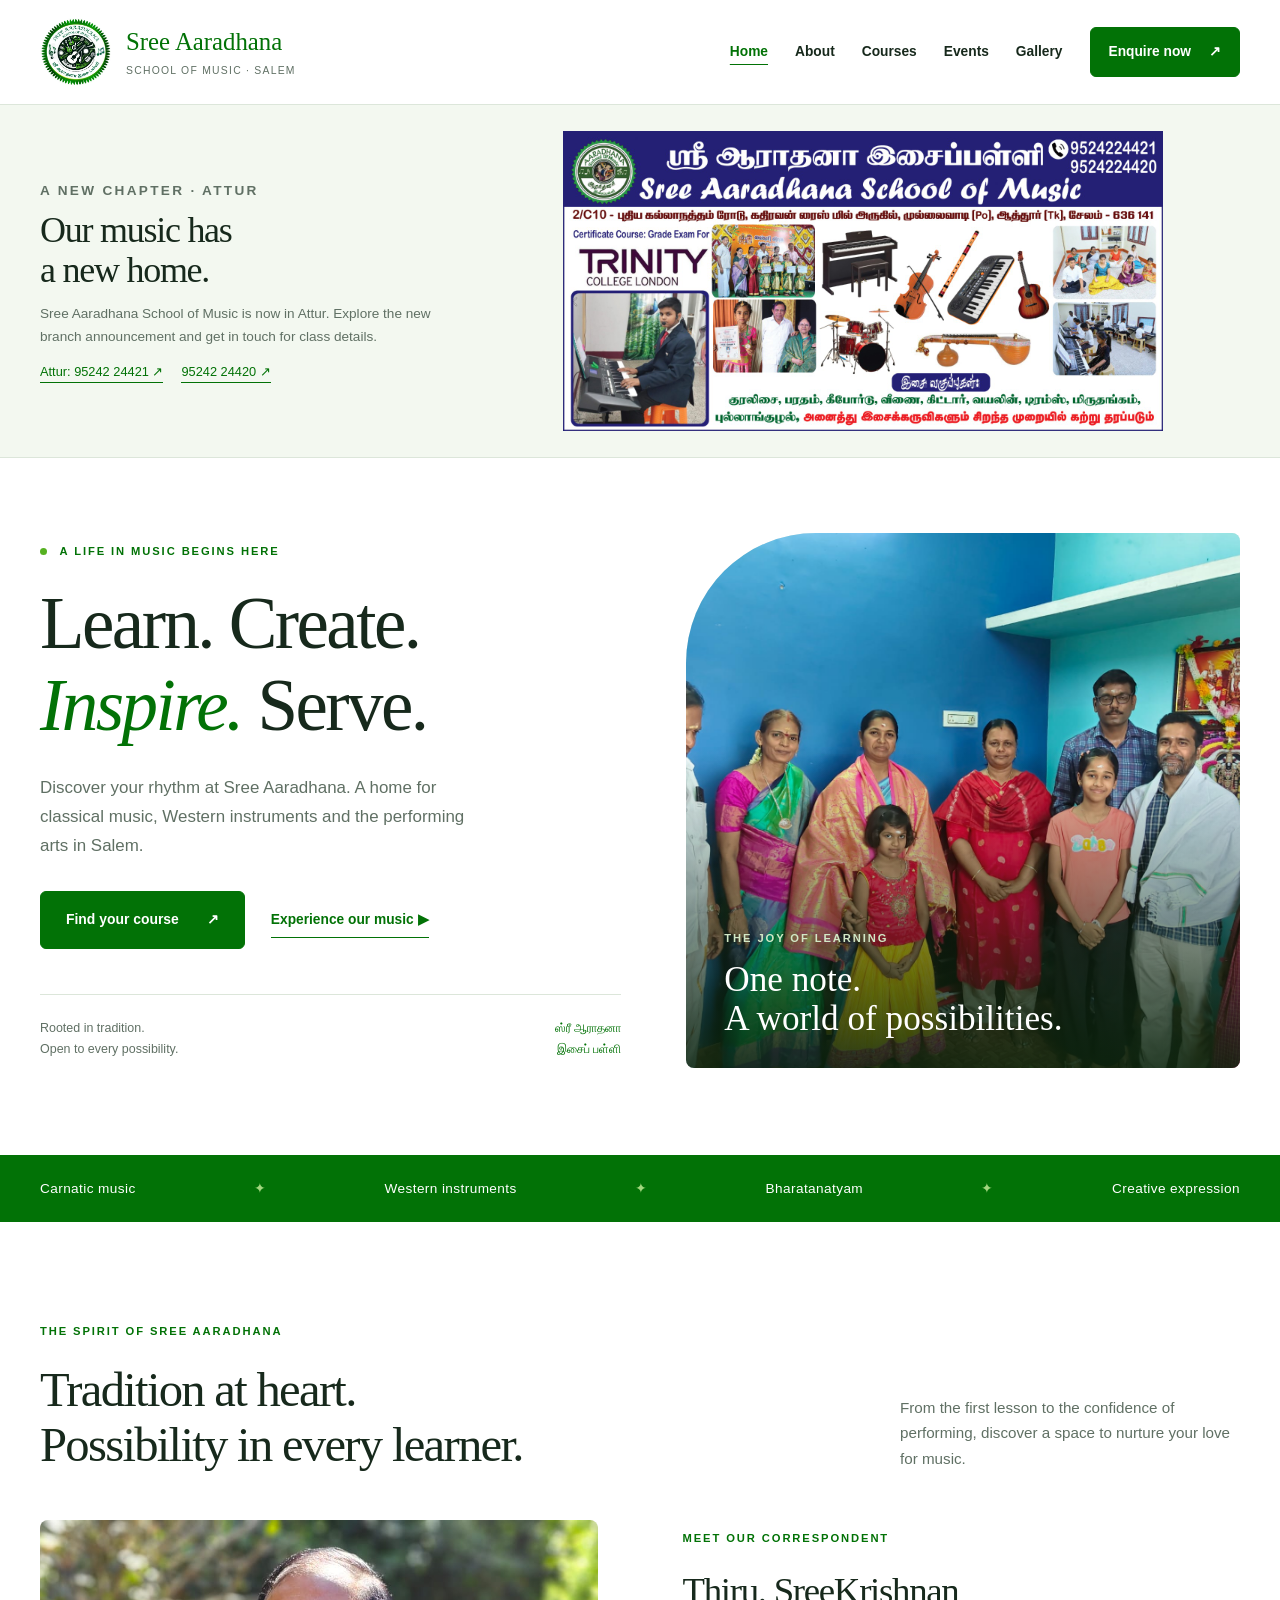
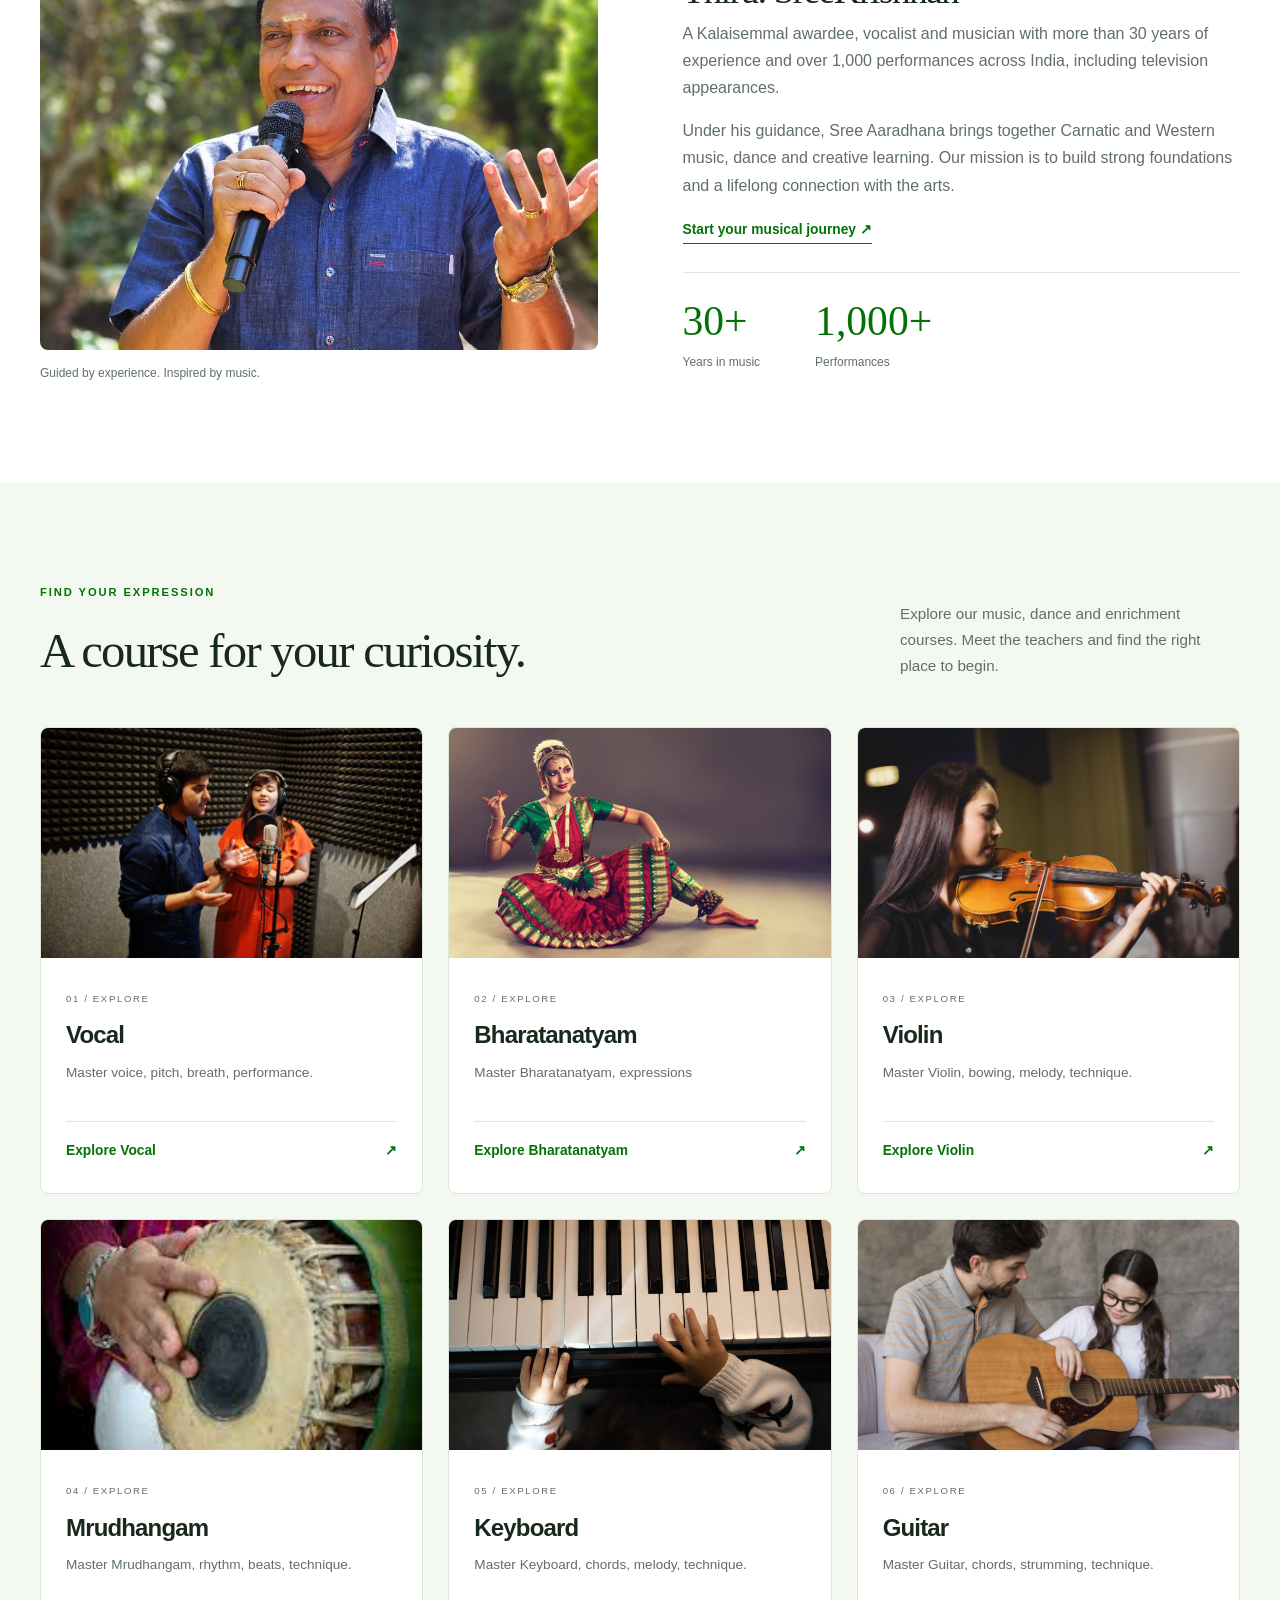
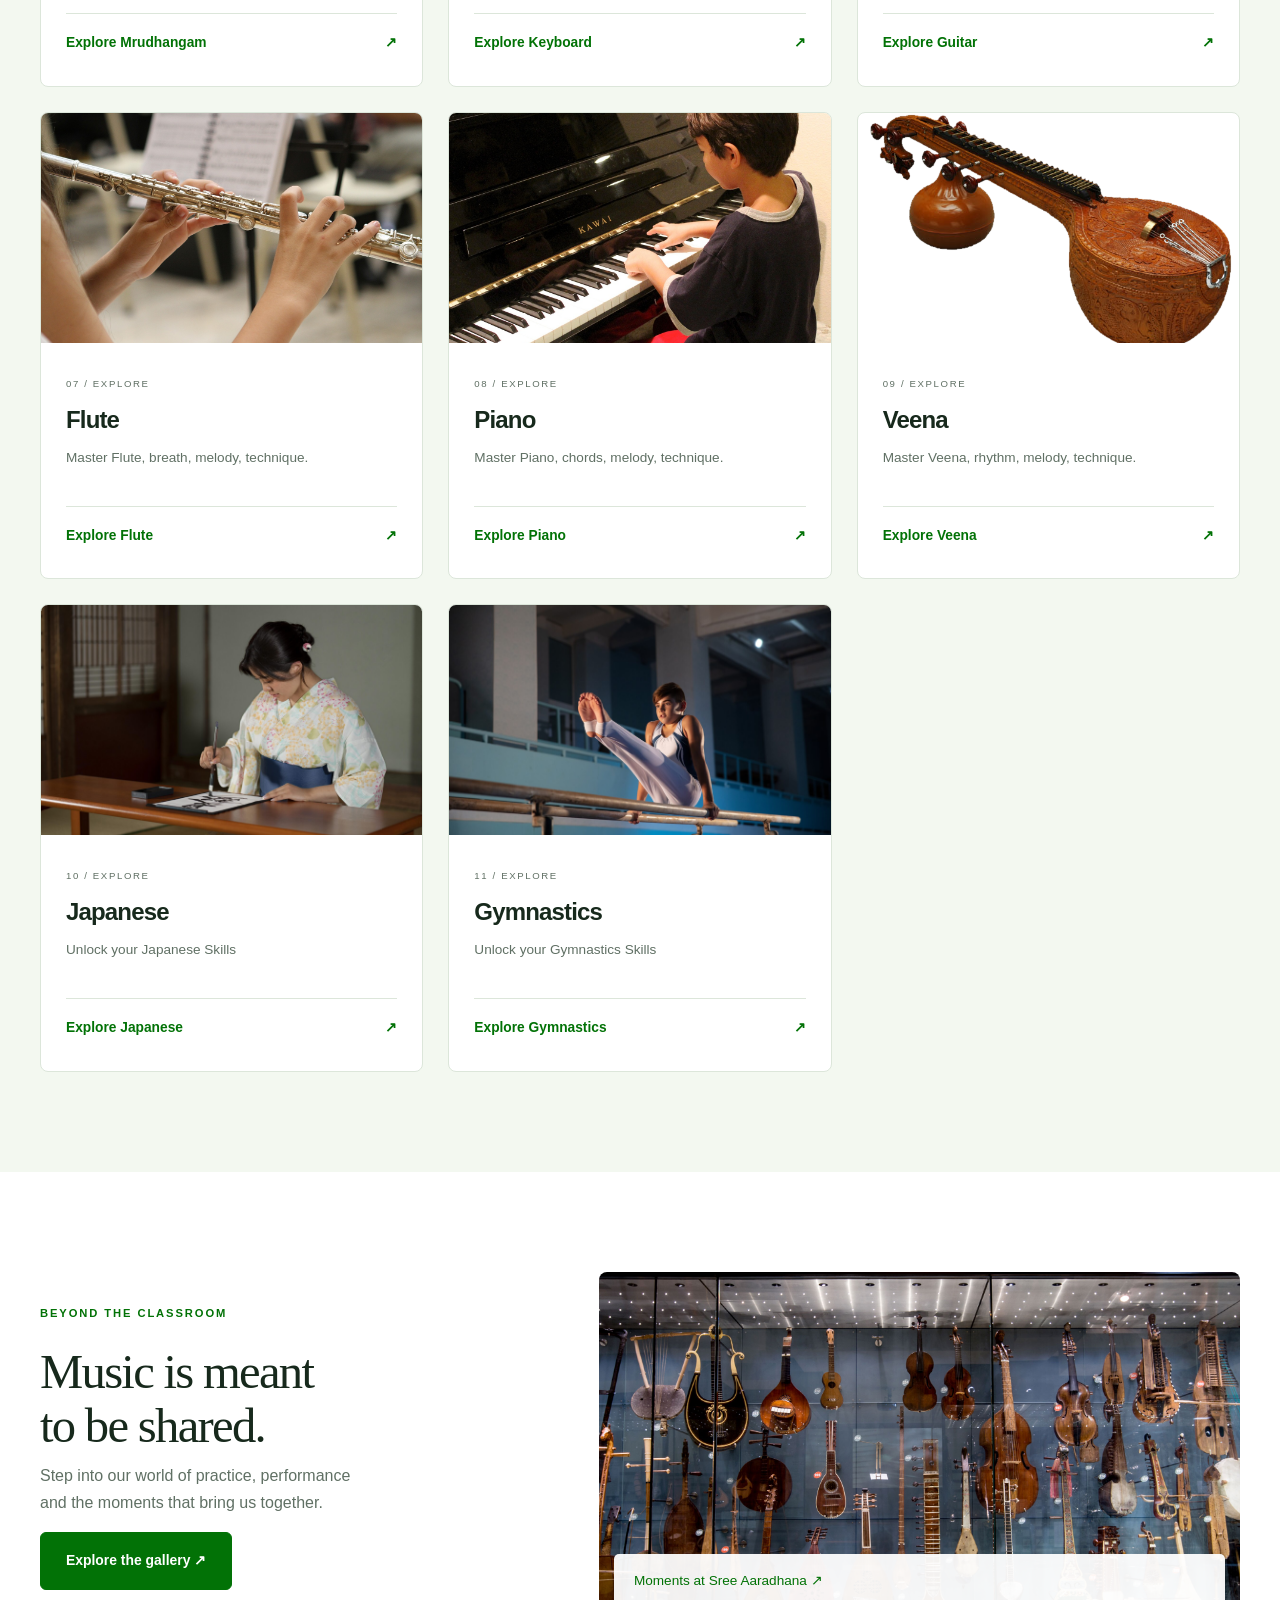
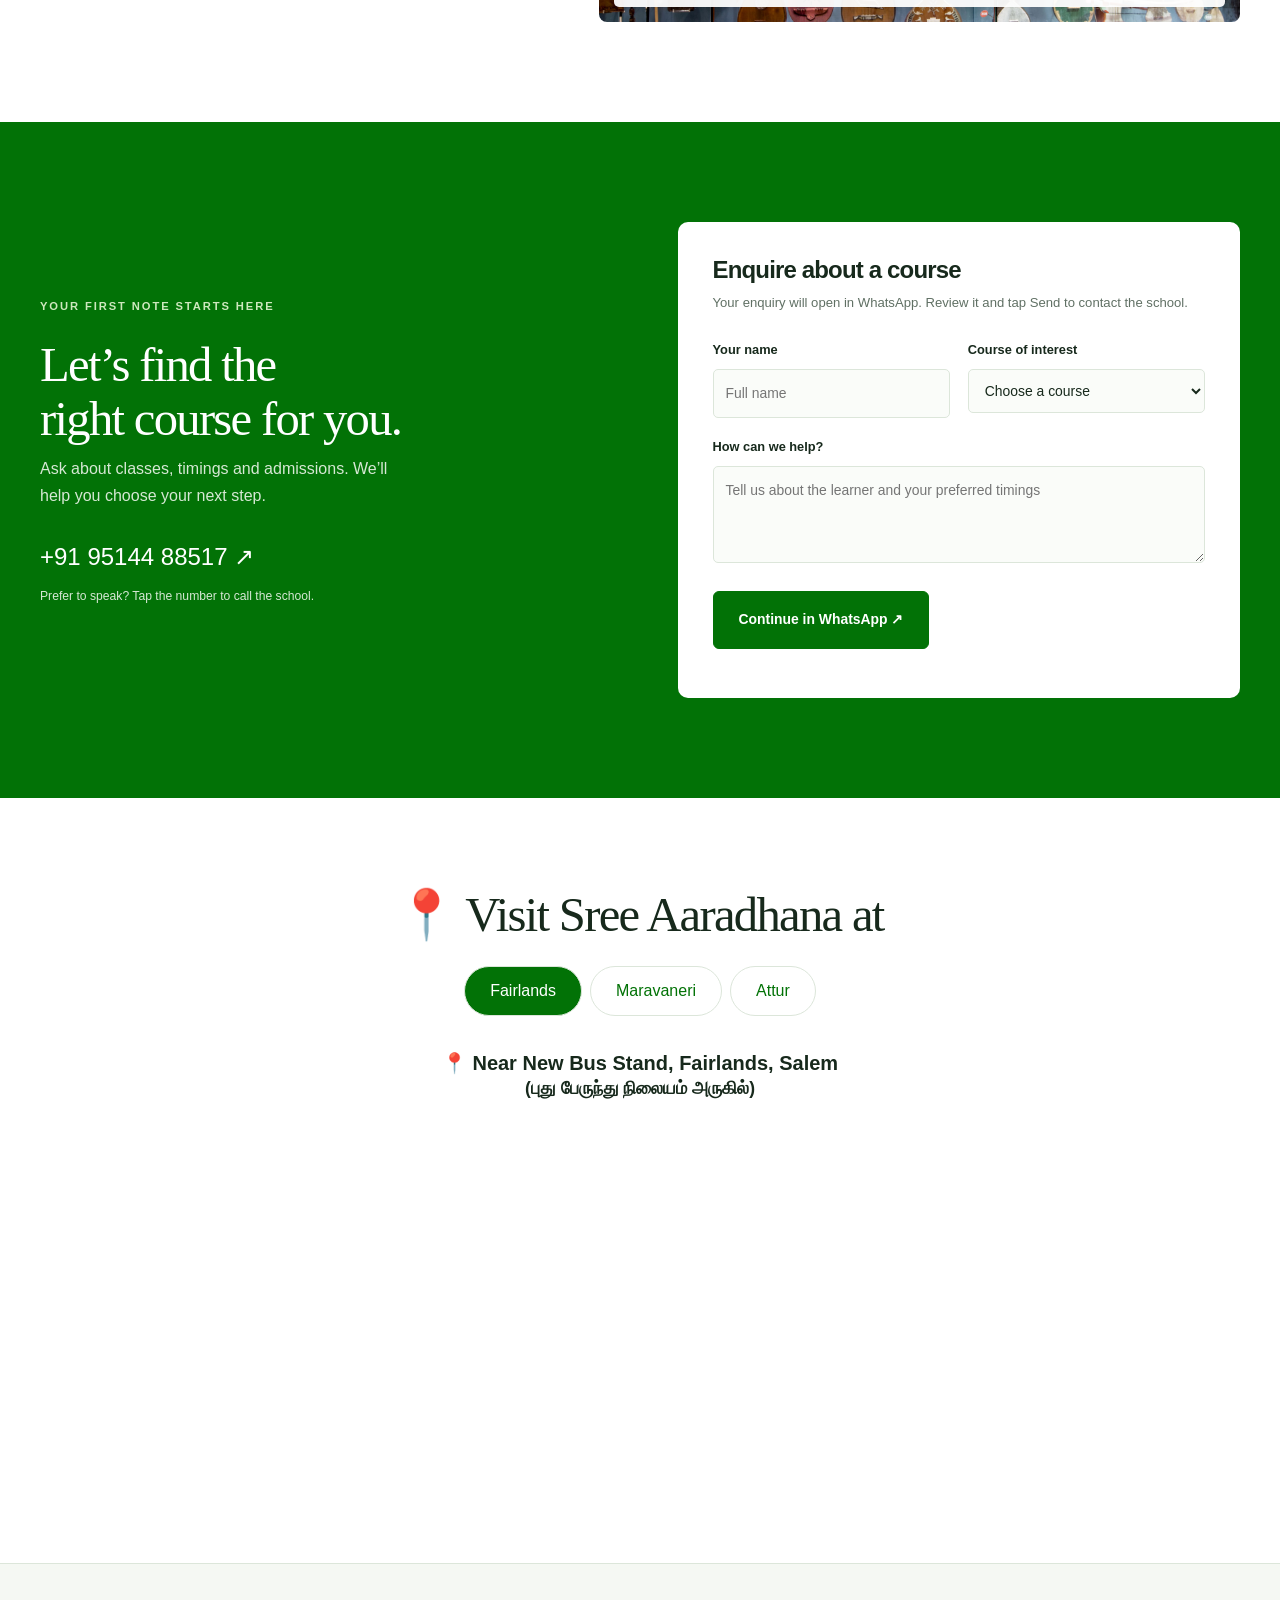
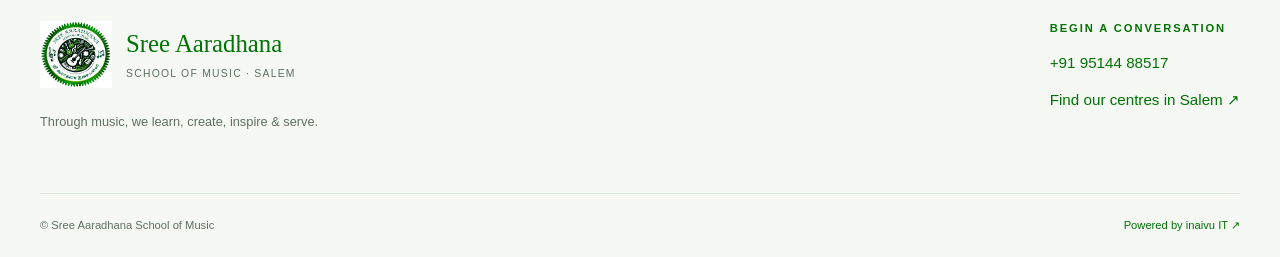
==== index.html @ 702e1345 "Replace Sooramangalam location with Attur and feature the Attur opening Swap the Sooramangalam tab a" ====
<!doctype html><html lang="en"><head><meta charset="utf-8"><meta name="viewport" content="width=device-width,initial-scale=1"><title>Music, dance & creative learning in Salem | Sree Aaradhana School of Music</title><meta name="description" content="Explore Carnatic music, Western instruments, Bharatanatyam and creative learning at Sree Aaradhana School of Music, Salem."><meta name="theme-color" content="#027206"><link rel="icon" href="assets/images/Logo_10.ico"><link rel="stylesheet" href="https://cdn.jsdelivr.net/npm/bootstrap@5.3.3/dist/css/bootstrap.min.css"><link rel="stylesheet" href="assets/css/modern.css"></head><body><a class="skip-link" href="#main">Skip to content</a><header class="site-header"><div class="shell nav-wrap"><a href="index.html" class="brand"><img src="assets/images/academy-logo.jpeg" width="72" height="72" alt="Sree Aaradhana School of Music logo"><span>Sree Aaradhana<small>School of Music · Salem</small></span></a><button class="menu-toggle" aria-controls="site-nav" aria-expanded="false" aria-label="Open navigation">☰</button><nav id="site-nav" aria-label="Main navigation"><a href="index.html" aria-current="page">Home</a><a href="index.html#about">About</a><a href="index.html#courses">Courses</a><a href="event.html">Events</a><a href="gallery.html">Gallery</a><a class="button small" href="index.html#contact">Enquire now <span aria-hidden="true">↗</span></a></nav></div></header><main id="main"><section class="branch-announcement" aria-labelledby="attur-title"><div class="shell branch-wrap"><div><p class="eyebrow">A new chapter · Attur</p><h2 id="attur-title">Our music has<br>a new home.</h2><p>Sree Aaradhana School of Music is now in Attur. Explore the new branch announcement and get in touch for class details.</p><div class="branch-links"><a href="tel:+919524224421">Attur: 95242 24421 ↗</a><a href="tel:+919524224420">95242 24420 ↗</a></div></div><button class="branch-banner" data-full-image="assets/images/attur-branch-banner.jpeg" data-caption="Sree Aaradhana School of Music — new Attur branch" aria-label="Enlarge the Attur branch announcement"><img src="assets/images/attur-branch-banner.jpeg" alt="New Attur branch announcement. Call 95242 24421 or 95242 24420 for class details." fetchpriority="high"></button></div></section><section class="hero shell"><div class="hero-copy"><p class="eyebrow"><span class="green-dot"></span> A life in music begins here</p><h1>Learn. Create.<br><em>Inspire.</em> Serve.</h1><p class="hero-description">Discover your rhythm at Sree Aaradhana. A home for classical music, Western instruments and the performing arts in Salem.</p><div class="actions"><a href="#courses" class="button">Find your course <span aria-hidden="true">↗</span></a><a class="text-link" href="gallery.html">Experience our music <span aria-hidden="true">▶</span></a></div><div class="hero-note"><span>Rooted in tradition.<br>Open to every possibility.</span><span lang="ta">ஸ்ரீ ஆராதனா<br>இசைப் பள்ளி</span></div></div><div class="hero-art"><img src="assets/images/gallery/celebration-04.jpeg" alt="Students and families celebrating together at Sree Aaradhana" fetchpriority="high" width="900" height="1050"><div class="hero-art-label"><span class="eyebrow">The joy of learning</span><p>One note.<br>A world of possibilities.</p></div></div></section><div class="discipline-strip"><div class="shell"><span>Carnatic music</span><span aria-hidden="true">✦</span><span>Western instruments</span><span aria-hidden="true">✦</span><span>Bharatanatyam</span><span aria-hidden="true">✦</span><span>Creative expression</span></div></div><section id="about" class="section shell"><div class="section-heading"><div><p class="eyebrow">The spirit of Sree Aaradhana</p><h2>Tradition at heart.<br>Possibility in every learner.</h2></div><p>From the first lesson to the confidence of performing, discover a space to nurture your love for music.</p></div><div class="about-grid"><div class="portrait"><img src="assets/images/ceo1.jpg" alt="SreeKrishnan, correspondent of Sree Aaradhana" loading="lazy" width="700" height="650"><span>Guided by experience. Inspired by music.</span></div><div class="about-copy"><p class="eyebrow">Meet our correspondent</p><h3>Thiru. SreeKrishnan</h3><p>A Kalaisemmal awardee, vocalist and musician with more than 30 years of experience and over 1,000 performances across India, including television appearances.</p><p>Under his guidance, Sree Aaradhana brings together Carnatic and Western music, dance and creative learning. Our mission is to build strong foundations and a lifelong connection with the arts.</p><a class="text-link" href="#contact">Start your musical journey ↗</a><div class="about-stats"><div><strong>30+</strong><span>Years in music</span></div><div><strong>1,000+</strong><span>Performances</span></div></div></div></div></section><section id="courses" class="section courses-section"><div class="shell"><div class="section-heading"><div><p class="eyebrow">Find your expression</p><h2>A course for your curiosity.</h2></div><p>Explore our music, dance and enrichment courses. Meet the teachers and find the right place to begin.</p></div><div class="course-grid"><article class="course-card"><img src="assets/images/vocal.jpg" alt="Vocal" loading="lazy" width="600" height="420"><div class="course-body"><span class="course-number">01 / EXPLORE</span><h3>Vocal</h3><p>Master voice, pitch, breath, performance.</p><button class="text-link" data-bs-toggle="modal" data-bs-target="#vocalCourseModal">Explore Vocal <span aria-hidden="true">↗</span></button></div></article><article class="course-card"><img src="assets/images/bhar1.jpg" alt="Bharatanatyam" loading="lazy" width="600" height="420"><div class="course-body"><span class="course-number">02 / EXPLORE</span><h3>Bharatanatyam</h3><p>Master Bharatanatyam, expressions</p><button class="text-link" data-bs-toggle="modal" data-bs-target="#bharatanatyamCourseModal">Explore Bharatanatyam <span aria-hidden="true">↗</span></button></div></article><article class="course-card"><img src="assets/images/violin.jpg" alt="Violin" loading="lazy" width="600" height="420"><div class="course-body"><span class="course-number">03 / EXPLORE</span><h3>Violin</h3><p>Master Violin, bowing, melody, technique.</p><button class="text-link" data-bs-toggle="modal" data-bs-target="#violinCourseModal">Explore Violin <span aria-hidden="true">↗</span></button></div></article><article class="course-card"><img src="assets/images/drum.jpeg" alt="Mrudhangam" loading="lazy" width="600" height="420"><div class="course-body"><span class="course-number">04 / EXPLORE</span><h3>Mrudhangam</h3><p>Master Mrudhangam, rhythm, beats, technique.</p><button class="text-link" data-bs-toggle="modal" data-bs-target="#mridangamCourseModal">Explore Mrudhangam <span aria-hidden="true">↗</span></button></div></article><article class="course-card"><img src="assets/images/keyboard.jpg" alt="Keyboard" loading="lazy" width="600" height="420"><div class="course-body"><span class="course-number">05 / EXPLORE</span><h3>Keyboard</h3><p>Master Keyboard, chords, melody, technique.</p><button class="text-link" data-bs-toggle="modal" data-bs-target="#keyboardCourseModal">Explore Keyboard <span aria-hidden="true">↗</span></button></div></article><article class="course-card"><img src="assets/images/guitar.jpg" alt="Guitar" loading="lazy" width="600" height="420"><div class="course-body"><span class="course-number">06 / EXPLORE</span><h3>Guitar</h3><p>Master Guitar, chords, strumming, technique.</p><button class="text-link" data-bs-toggle="modal" data-bs-target="#guitarCourseModal">Explore Guitar <span aria-hidden="true">↗</span></button></div></article><article class="course-card"><img src="assets/images/flute.jpg" alt="Flute" loading="lazy" width="600" height="420"><div class="course-body"><span class="course-number">07 / EXPLORE</span><h3>Flute</h3><p>Master Flute, breath, melody, technique.</p><button class="text-link" data-bs-toggle="modal" data-bs-target="#fluteCourseModal">Explore Flute <span aria-hidden="true">↗</span></button></div></article><article class="course-card"><img src="assets/images/piano.jpg" alt="Piano" loading="lazy" width="600" height="420"><div class="course-body"><span class="course-number">08 / EXPLORE</span><h3>Piano</h3><p>Master Piano, chords, melody, technique.</p><button class="text-link" data-bs-toggle="modal" data-bs-target="#pianoCourseModal">Explore Piano <span aria-hidden="true">↗</span></button></div></article><article class="course-card"><img src="assets/images/Veena.png" alt="Veena" loading="lazy" width="600" height="420"><div class="course-body"><span class="course-number">09 / EXPLORE</span><h3>Veena</h3><p>Master Veena, rhythm, melody, technique.</p><button class="text-link" data-bs-toggle="modal" data-bs-target="#veenaCourseModal">Explore Veena <span aria-hidden="true">↗</span></button></div></article><article class="course-card"><img src="assets/images/japenese_learning.jpg" alt="Japanese" loading="lazy" width="600" height="420"><div class="course-body"><span class="course-number">10 / EXPLORE</span><h3>Japanese</h3><p>Unlock your Japanese Skills</p><button class="text-link" data-bs-toggle="modal" data-bs-target="#japaneseCourseModal">Explore Japanese <span aria-hidden="true">↗</span></button></div></article><article class="course-card"><img src="assets/images/gymnasticks.jpg" alt="Gymnastics" loading="lazy" width="600" height="420"><div class="course-body"><span class="course-number">11 / EXPLORE</span><h3>Gymnastics</h3><p>Unlock your Gymnastics Skills</p><button class="text-link" data-bs-toggle="modal" data-bs-target="#gymnasticsCourseModal">Explore Gymnastics <span aria-hidden="true">↗</span></button></div></article></div></div></section><section class="section shell gallery-preview"><div><p class="eyebrow">Beyond the classroom</p><h2>Music is meant<br>to be shared.</h2><p>Step into our world of practice, performance and the moments that bring us together.</p><a class="button" href="gallery.html">Explore the gallery ↗</a></div><a class="preview-image" href="gallery.html"><img src="assets/images/MusicGallery.jpg" alt="Explore the Sree Aaradhana music gallery" loading="lazy" width="800" height="500"><span>Moments at Sree Aaradhana ↗</span></a></section><section id="contact" class="section contact-section"><div class="shell contact-grid"><div><p class="eyebrow">Your first note starts here</p><h2>Let’s find the<br>right course for you.</h2><p>Ask about classes, timings and admissions. We’ll help you choose your next step.</p><a class="contact-phone" href="tel:+919514488517">+91 95144 88517 ↗</a><p class="contact-note">Prefer to speak? Tap the number to call the school.</p></div><form id="contactForm"><h3>Enquire about a course</h3><p>Your enquiry will open in WhatsApp. Review it and tap Send to contact the school.</p><div class="form-grid"><div><label for="name">Your name</label><input id="name" name="name" autocomplete="name" maxlength="100" required placeholder="Full name"></div><div><label for="subject">Course of interest</label><select id="subject" name="subject" required><option value="">Choose a course</option><option>Vocal</option><option>Bharatanatyam</option><option>Violin</option><option>Mrudhangam</option><option>Keyboard</option><option>Guitar</option><option>Flute</option><option>Piano</option><option>Veena</option><option>Japanese</option><option>Gymnastics</option><option>Help me choose</option></select></div></div><label for="message">How can we help?</label><textarea id="message" name="message" rows="3" maxlength="1500" required placeholder="Tell us about the learner and your preferred timings"></textarea><button class="button" type="submit">Continue in WhatsApp ↗</button><p id="form-status" role="status"></p><noscript>Please call +91 95144 88517 to enquire.</noscript></form></div></section><section id="map" class="py-5">
    <div class="container">

        <h2 class="text-center fw-bold mb-4">📍 Visit Sree Aaradhana at</h2>

        <!-- Tabs -->
        <ul class="nav nav-pills justify-content-center mb-4 gap-2" id="locationTabs" role="tablist">
            <li class="nav-item" role="presentation">
                <button class="nav-link active" data-bs-toggle="pill" data-bs-target="#fairlands" type="button" role="tab" id="fairlands-tab" aria-controls="fairlands" aria-selected="true">
                    Fairlands
                </button>
            </li>
            <li class="nav-item" role="presentation">
                <button class="nav-link" data-bs-toggle="pill" data-bs-target="#maravaneri" type="button" role="tab" id="maravaneri-tab" aria-controls="maravaneri" aria-selected="false">
                    Maravaneri
                </button>
            </li>
            <li class="nav-item" role="presentation">
                <button class="nav-link" data-bs-toggle="pill" data-bs-target="#attur" type="button" role="tab" id="attur-tab" aria-controls="attur" aria-selected="false">
                    Attur
                </button>
            </li>
        </ul>

        <!-- Tab Content -->
        <div class="tab-content text-center">
            <!-- Fairlands -->
            <div class="tab-pane fade show active" id="fairlands" role="tabpanel" aria-labelledby="fairlands-tab">
                <h5 class="fw-bold mb-3">
                    📍 Near New Bus Stand, Fairlands, Salem<br>
                    <small>(புது பேருந்து நிலையம் அருகில்)</small>
                </h5>
                <iframe src="https://www.google.com/maps/embed?pb=!1m23!1m12!1m3!1d125034.45195134229!2d78.06064892101047!3d11.671248460878251!2m3!1f0!2f0!3f0!3m2!1i1024!2i768!4f13.1!4m8!3e6!4m0!4m5!1s0x3babf1673142dee9%3A0x7f9a312d3f56056f!2s10%2F315%2C%20Kaliyapillai%20Thoppu%202nd%20Cross%20St%2C%20SKS%20Hospital%20Rd%2C%20Fairlands%2C%20Salem%2C%20Tamil%20Nadu%20636004!3m2!1d11.671260199999999!2d78.1430508!5e0!3m2!1sen!2sin!4v1740943051015!5m2!1sen!2sin" class="map-frame" loading="lazy" allowfullscreen title="fairlands location map">
                </iframe>
            </div>

            <!-- Maravaneri -->
            <div class="tab-pane fade" id="maravaneri" role="tabpanel" aria-labelledby="maravaneri-tab">
                <h5 class="fw-bold mb-3">
                    📍 Maravaneri, Salem<br>
                    <small>(மறவனேரி)</small>
                </h5>
                <iframe src="https://www.google.com/maps/embed?pb=!1m18!1m12!1m3!1d3907.5017389444433!2d78.160825!3d11.658810899999999!2m3!1f0!2f0!3f0!3m2!1i1024!2i768!4f13.1!3m3!1m2!1s0x3babf15ad758727f%3A0xb67e7f0a5814bd39!2sCM%20Residency!5e0!3m2!1sen!2sin!4v1766809898006!5m2!1sen!2sin" class="map-frame" loading="lazy" allowfullscreen title="maravaneri location map">
                </iframe>
            </div>

            <!-- Attur -->
            <div class="tab-pane fade" id="attur" role="tabpanel" aria-labelledby="attur-tab">
                <h5 class="fw-bold mb-3">
                    📍 2/C10, New Kallanatham Road, Near Kathiravan Rice Mill,<br>
                    Mullaivadi (Po), Attur (Tk), Salem – 636 141<br>
                    <small>(2/C10 - புதிய கல்லாநத்தம் ரோடு, கதிரவன் ரைஸ் மில் அருகில், முல்லைவாடி, ஆத்தூர்)</small>
                </h5>
                <p class="mb-3"><a href="tel:+919524224421">95242 24421</a> · <a href="tel:+919524224420">95242 24420</a> · <a href="https://www.google.com/maps/search/?api=1&amp;query=2%2FC10%2C+New+Kallanatham+Road%2C+Mullaivadi%2C+Attur%2C+Salem%2C+Tamil+Nadu+636141" target="_blank" rel="noopener">Open in Google Maps ↗</a></p>
                <iframe src="https://www.google.com/maps?q=2%2FC10%2C+New+Kallanatham+Road%2C+Mullaivadi%2C+Attur%2C+Salem%2C+Tamil+Nadu+636141&amp;output=embed" class="map-frame" loading="lazy" allowfullscreen title="attur location map">
                </iframe>
            </div>
        </div>
        </div>
    </section>

    </main><dialog id="photo-viewer" aria-labelledby="photo-caption"><button class="viewer-close" aria-label="Close photograph">×</button><img alt=""><p id="photo-caption"></p></dialog><div class="modal fade" id="vocalCourseModal" tabindex="-1" aria-labelledby="vocalCourseLabel" aria-hidden="true">
        <div class="modal-dialog modal-lg modal-dialog-centered">
            <div class="modal-content theme-modal">

                <div class="modal-header theme-header">
                    <h2 class="modal-title" id="vocalCourseLabel">Carnatic Vocal</h2>
                    <button type="button" class="btn-close" data-bs-dismiss="modal" aria-label="Close" style="filter: invert(1);"></button>
                </div>
    

                <div class="modal-body">
                    <div class="row">

                        <div class="col-md-12">
                            <p class="theme-text">
                                This course will help you master the fundamental and advanced skills in this musical discipline.
                                Whether you are a beginner or an experienced musician, our structured lessons will elevate your musical abilities.
                            </p>
                            <h3 class="theme-title">Key Highlights:</h3>
                            <ul class="theme-list">
                                <li><i class="bi bi-check-circle-fill"></i> Comprehensive training from expert instructors</li>
                                <li><i class="bi bi-check-circle-fill"></i> Practical and theoretical sessions</li>
                                <li><i class="bi bi-check-circle-fill"></i> Certification upon successful completion</li>
                                <li><i class="bi bi-check-circle-fill"></i>Opportunities to perform at school events</li>
                            </ul>
                        </div>
                    </div>
    
                    <hr class="theme-divider">
    
                    <!-- Guru Section -->
                    <div class="text-center guru-section">
                        <h3 class="theme-title">Meet Our Guru</h3>
                        <div class="guru-image-wrapper">
                            <img src="assets/images/violinteacher.jpeg" class="guru-image" alt="Course instructor" loading="lazy">
                        </div>
                        <h5 class="guru-name">Carnatic Vocal Guru</h5>
                        <p class="theme-text">
                            Completed his Diploma in <strong> First class with Gold Medal</strong>. Performing as a supporting <strong>vocalist</strong> for <strong>Bharathanattiyam recitals</strong>. He is very skilled in music teaching and handling students from age 6. He also plays violin and teach the students. The hymns of Saint Thayumanavar (complete works including Paraparakanni of Sri Thayumana Swami) set to music by him released on March 2025.
                        </p>
                    </div>
                </div>
            </div>
        </div>
    </div>
    

    <div class="modal fade" id="bharatanatyamCourseModal" tabindex="-1" aria-labelledby="bharatanatyamCourseLabel" aria-hidden="true">
        <div class="modal-dialog modal-lg modal-dialog-centered">
            <div class="modal-content theme-modal">
    
                <!-- Modal Header -->
                <div class="modal-header theme-header">
                    <h2 class="modal-title" id="bharatanatyamCourseLabel">Bharatanatyam Dance</h2>
                    <button type="button" class="btn-close" data-bs-dismiss="modal" aria-label="Close" style="filter: invert(1);"></button>
                </div>
    
                <!-- Modal Body -->
                <div class="modal-body">
                    <div class="row">
    
                        <div class="col-md-12">
                            <p class="theme-text">
                                Embark on a journey through the vibrant and expressive world of Classical Bharatanatyam Dance, one of the oldest and most revered dance forms of India. Our Bharatanatyam classes offer an immersive experience into this rich cultural heritage, characterized by its intricate footwork, expressive hand gestures (mudras), and captivating facial expressions.
                            </p>
                            <p class="theme-text">
                                Students will learn the art of storytelling through dance, as Bharatanatyam is deeply rooted in the traditions of Indian mythology and folklore. Our experienced instructors provide personalized guidance, ensuring that each student masters the foundational techniques and gradually advances to more complex choreography. Whether you're a beginner or an advanced dancer, our curriculum is designed to nurture your passion and enhance your skills.
                            </p>
    
                            <h3 class="theme-title">Benefits of Taking Bharatanatyam Dance Classes</h3>
                            <ul class="theme-list">
                                <li><i class="bi bi-check-circle-fill"></i> Cultural Enrichment: Gain a deep appreciation for Indian culture and heritage.</li>
                                <li><i class="bi bi-check-circle-fill"></i> Physical Fitness: Improve flexibility, strength, and stamina through rigorous practice.</li>
                                <li><i class="bi bi-check-circle-fill"></i> Expressive Communication: Learn to convey emotions and tell stories through mudras and facial expressions.</li>
                                <li><i class="bi bi-check-circle-fill"></i> Discipline and Focus: Develop concentration, dedication, and a strong work ethic.</li>
                                <li><i class="bi bi-check-circle-fill"></i> Creative Expression: Explore new choreography and improvisations.</li>
                                <li><i class="bi bi-check-circle-fill"></i> Social Connections: Join a community of passionate dancers and form lasting friendships.</li>
                            </ul>
    
                            <p class="theme-text">
                                By taking Bharatanatyam dance classes, students not only develop their dance skills but also enrich their cultural understanding and enhance their overall well-being.
                            </p>
                        </div>
                    </div>
                </div>
            </div>
        </div>
    </div>
    
    <div class="modal fade" id="violinCourseModal" tabindex="-1" aria-labelledby="violinCourseLabel" aria-hidden="true">
        <div class="modal-dialog modal-lg modal-dialog-centered">
            <div class="modal-content theme-modal">
    
                <!-- Modal Header -->
                <div class="modal-header theme-header">
                    <h2 class="modal-title" id="violinCourseLabel">Violin</h2>
                    <button type="button" class="btn-close" data-bs-dismiss="modal" aria-label="Close" style="filter: invert(1);"></button>
                </div>
    
                <!-- Modal Body -->
                <div class="modal-body">
                    <div class="row">
    
                        <div class="col-md-12">
                            <p class="theme-text">
                                Join our Classical Music with Violin class and immerse yourself in the enchanting world of string melodies. 
                                This course offers a comprehensive study of classical violin techniques, focusing on both Western and Carnatic styles.
                            </p>
                            <p class="theme-text">
                                Our dedicated instructors, with their extensive performance experience, provide students with hands-on training and individualized feedback.
                                Students will learn to read and interpret sheet music, develop precise bowing techniques, and perform complex compositions with grace. 
                                Whether you're refining your skills or just starting your violin journey, this course blends theoretical knowledge and practical application harmoniously.
                            </p>
    
                            <h3 class="theme-title">Benefits of Learning Classical Violin</h3>
                            <ul class="theme-list">
                                <li><i class="bi bi-check-circle-fill"></i> Technical Proficiency: Develop precise bowing techniques, finger placement, and control over the instrument.</li>
                                <li><i class="bi bi-check-circle-fill"></i> Versatility: Learn both Western and Carnatic styles, expanding your musical repertoire.</li>
                                <li><i class="bi bi-check-circle-fill"></i>Musical Interpretation:  Enhance your ability to read and interpret sheet music, improving musicianship.</li>
                                <li><i class="bi bi-check-circle-fill"></i>Creative Expression: Explore complex compositions and improvisation, fostering creativity.</li>
                            </ul>
                        </div>
                    </div>
    
                    <hr class="theme-divider">
    
                    <!-- Guru Section -->
                    <div class="text-center guru-section">
                        <h3 class="theme-title">Meet Our Guru</h3>
                        <div class="guru-image-wrapper">
                            <img src="assets/images/violinteacher.jpeg" class="guru-image" alt="Course instructor" loading="lazy">
                        </div>
                        <h5 class="guru-name">Violin Guru</h5>
                        <p class="theme-text">
                            Completed his Diploma in First Class with a Gold Medal.  
                            He has performed as a supporting vocalist for Bharathanatyam recitals and is highly skilled in music teaching and student mentoring.  
                            His expertise extends to playing and teaching the violin, ensuring that each student receives personalized instruction.
                        </p>
                    </div>
                </div>
            </div>
        </div>
    </div>


    <div class="modal fade" id="mridangamCourseModal" tabindex="-1" aria-labelledby="mridangamCourseLabel" aria-hidden="true">
        <div class="modal-dialog modal-lg modal-dialog-centered">
            <div class="modal-content theme-modal">
    
                <!-- Modal Header -->
                <div class="modal-header theme-header">
                    <h2 class="modal-title" id="mridangamCourseLabel">Mridangam</h2>
                    <button type="button" class="btn-close" data-bs-dismiss="modal" aria-label="Close" style="filter: invert(1);"></button>
                </div>
    
                <!-- Modal Body -->
                <div class="modal-body">
                    <div class="row">
    
                        <div class="col-md-12">
                            <p class="theme-text">
                                Experience the rhythmic brilliance of Carnatic percussion with our Carnatic Music Class for Mridangam. 
                                This course explores the dynamic world of Mridangam, the principal drum of South Indian classical music.
                            </p>
                            <p class="theme-text">
                                Students will receive comprehensive training in tala (rhythmic cycles), playing techniques, and the art of accompaniment.
                                Our seasoned instructors provide personalized coaching, enabling students to develop a strong sense of rhythm and perform with precision.
                                Whether you're a beginner or an advanced learner, our curriculum is designed to enhance your percussion skills, 
                                foster a deep appreciation for rhythmic complexity, and prepare you for captivating performances.
                            </p>
    
                            <h3 class="theme-title">Benefits of Carnatic Music Class for Mridangam</h3>
                            <ul class="theme-list">
                                <li><i class="bi bi-check-circle-fill"></i> Rhythmic Mastery: Develop a deep understanding of tala and complex rhythmic patterns.</li>
                                <li><i class="bi bi-check-circle-fill"></i> Precision &amp; Coordination:Enhance hand coordination and playing precision through various techniques.</li>
                                <li><i class="bi bi-check-circle-fill"></i>Accompaniment Skills:Learn the art of accompaniment, enhancing collaboration with other musicians.</li>
                                <li><i class="bi bi-check-circle-fill"></i> Physical Fitness:Playing Mridangam strengthens hand muscles and improves stamina.</li>
                            </ul>
    
                            <p class="theme-text">
                                These benefits highlight the unique advantages of this class, helping students grow as musicians and individuals.
                                If you have any further questions or need more details, feel free to ask!
                            </p>
                        </div>
                    </div>
    

                </div>
            </div>
        </div>
    </div>
    

    <div class="modal fade" id="keyboardCourseModal" tabindex="-1" aria-labelledby="keyboardCourseLabel" aria-hidden="true">
        <div class="modal-dialog modal-lg modal-dialog-centered">
            <div class="modal-content theme-modal">
    
                <!-- Modal Header -->
                <div class="modal-header theme-header">
                    <h2 class="modal-title" id="keyboardCourseLabel">Keyboard</h2>
                    <button type="button" class="btn-close" data-bs-dismiss="modal" aria-label="Close" style="filter: invert(1);"></button>
                </div>
    
                <!-- Modal Body -->
                <div class="modal-body">
                    <div class="row">
    
                        <div class="col-md-12">
                            <p class="theme-text">
                                Discover the captivating world of Western keyboard music with our comprehensive class. 
                                This course covers essential techniques for playing the keyboard, including chord progressions, scales, and improvisation.
                            </p>
                            <p class="theme-text">
                                Our skilled instructors guide students through a diverse repertoire, ranging from classical pieces to contemporary hits.
                                Students will also learn to read sheet music and develop a strong foundation in music theory. 
                                Whether you're an aspiring keyboardist or looking to refine your skills, our classes are designed to nurture your passion and enhance your musical abilities.
                            </p>
    
                            <h3 class="theme-title">Benefits of Completing the Course</h3>
                            <ul class="theme-list">
                                <li><i class="bi bi-check-circle-fill"></i> Technical Proficiency: Develop precise finger placement, hand coordination, and control over the keyboard.</li>
                                <li><i class="bi bi-check-circle-fill"></i> Precision and Coordination: Enhance hand coordination and precision through various playing techniques.</li>
                                <li><i class="bi bi-check-circle-fill"></i> Accompaniment Skills: Learn the art of accompanying other musicians, improving your collaborative abilities.</li>
                                <li><i class="bi bi-check-circle-fill"></i> Musical Versatility: Explore different styles, from classical to contemporary genres, to expand your playing skills.</li>
                            </ul>
                        </div>
                    </div>
    
                </div>
            </div>
        </div>
    </div>
    

    <div class="modal fade" id="guitarCourseModal" tabindex="-1" aria-labelledby="guitarCourseLabel" aria-hidden="true">
        <div class="modal-dialog modal-lg modal-dialog-centered">
            <div class="modal-content theme-modal">
    
                <!-- Modal Header -->
                <div class="modal-header theme-header">
                    <h2 class="modal-title" id="guitarCourseLabel">Guitar</h2>
                    <button type="button" class="btn-close" data-bs-dismiss="modal" aria-label="Close" style="filter: invert(1);"></button>
                </div>
    
                <!-- Modal Body -->
                <div class="modal-body">
                    <div class="row">
    
                        <div class="col-md-12">
                            <p class="theme-text">
                                Strum your way to musical excellence with our Western Style Guitar Music class. 
                                This course offers in-depth training in guitar techniques, covering both acoustic and electric styles.
                            </p>
                            <p class="theme-text">
                                Our experienced instructors provide personalized guidance, helping students master chord progressions, fingerpicking, and soloing.
                                The curriculum includes a diverse repertoire of genres, from rock and blues to jazz and classical. 
                                Whether you're a beginner or an advanced guitarist, our classes are designed to develop your skills and inspire your musical journey.
                            </p>
    
                            <h3 class="theme-title">Benefits of Completing the Course</h3>
                            <ul class="theme-list">
                                <li><i class="bi bi-check-circle-fill"></i> Technical Mastery: Learn essential techniques such as chord progressions, fingerpicking, and soloing.</li>
                                <li><i class="bi bi-check-circle-fill"></i> Versatility: Gain proficiency in various genres, expanding your musical repertoire.</li>
                                <li><i class="bi bi-check-circle-fill"></i> Improved Coordination: Enhance hand coordination and finger dexterity through regular practice.</li>
                                <li><i class="bi bi-check-circle-fill"></i> Creative Expression: Develop your own style and express yourself through improvisation and composition.</li>
                            </ul>
                        </div>
                    </div>
    
                </div>
            </div>
        </div>
    </div>

    
    <div class="modal fade" id="fluteCourseModal" tabindex="-1" aria-labelledby="fluteCourseLabel" aria-hidden="true">
        <div class="modal-dialog modal-lg modal-dialog-centered">
            <div class="modal-content theme-modal">
    
                <!-- Modal Header -->
                <div class="modal-header theme-header">
                    <h2 class="modal-title" id="fluteCourseLabel">Flute</h2>
                    <button type="button" class="btn-close" data-bs-dismiss="modal" aria-label="Close" style="filter: invert(1);"></button>
                </div>
    
                <!-- Modal Body -->
                <div class="modal-body">
                    <div class="row">
    
                        <div class="col-md-12">
                            <p class="theme-text">
                                Immerse yourself in the melodic world of the flute with our Western Style Flute Music class. 
                                This course provides comprehensive training in flute techniques, covering breath control, finger placement, and articulation.
                            </p>
                            <p class="theme-text">
                                Our skilled instructors guide students through a diverse repertoire, from classical to contemporary pieces. 
                                Students will also learn to read sheet music and develop a strong foundation in music theory. 
                                Whether you're a beginner or an advanced flutist, our classes are designed to nurture your passion and enhance your musical abilities.
                            </p>
    
                            <h3 class="theme-title">Benefits of Completing the Course</h3>
                            <ul class="theme-list">
                                <li><i class="bi bi-check-circle-fill"></i> Technical Mastery: Master essential techniques such as breath control, finger placement, and articulation.</li>
                                <li><i class="bi bi-check-circle-fill"></i> Musical Interpretation: Improve your ability to read and interpret sheet music, enhancing your overall musicianship.</li>
                                <li><i class="bi bi-check-circle-fill"></i> Expressive Communication: Develop the ability to convey emotions and connect with your audience through flute playing.</li>
                                <li><i class="bi bi-check-circle-fill"></i> Versatility: Learn to play a wide range of musical styles, from classical to contemporary.</li>
                            </ul>
                        </div>
                    </div>
    
                </div>
            </div>
        </div>
    </div>
    
    <div class="modal fade" id="pianoCourseModal" tabindex="-1" aria-labelledby="pianoCourseLabel" aria-hidden="true">
        <div class="modal-dialog modal-lg modal-dialog-centered">
            <div class="modal-content theme-modal">
    
                <!-- Modal Header -->
                <div class="modal-header theme-header">
                    <h2 class="modal-title" id="pianoCourseLabel">Piano</h2>
                    <button type="button" class="btn-close" data-bs-dismiss="modal" aria-label="Close" style="filter: invert(1);"></button>
                </div>
    
                <!-- Modal Body -->
                <div class="modal-body">
                    <div class="row">
    
                        <div class="col-md-12">
                            <p class="theme-text">
                                Unlock the timeless beauty of piano music with our Western Style Piano Music class. 
                                This course offers in-depth training in piano techniques, covering scales, arpeggios, and sight-reading.
                            </p>
                            <p class="theme-text">
                                Our experienced instructors provide personalized guidance, helping students master a diverse repertoire of classical and contemporary pieces. 
                                Students will also develop a strong foundation in music theory and composition. 
                                Whether you're a beginner or an advanced pianist, our classes are designed to develop your skills and inspire your musical journey.
                            </p>
    
                            <h3 class="theme-title">Benefits of Completing the Course</h3>
                            <ul class="theme-list">
                                <li><i class="bi bi-check-circle-fill"></i> Technical Mastery: Learn essential techniques such as scales, arpeggios, and sight-reading.</li>
                                <li><i class="bi bi-check-circle-fill"></i> Musical Interpretation: Improve your ability to read and interpret sheet music, enhancing your overall musicianship.</li>
                                <li><i class="bi bi-check-circle-fill"></i> Creative Expression: Explore composition and improvisation, fostering creativity and originality.</li>
                                <li><i class="bi bi-check-circle-fill"></i> Versatility: Gain proficiency in various genres, expanding your musical repertoire.</li>
                            </ul>
                        </div>
                    </div>
    
                </div>
            </div>
        </div>
    </div>
    

    <div class="modal fade" id="veenaCourseModal" tabindex="-1" aria-labelledby="veenaCourseLabel" aria-hidden="true">
        <div class="modal-dialog modal-lg modal-dialog-centered">
            <div class="modal-content theme-modal">
    
                <!-- Modal Header -->
                <div class="modal-header theme-header">
                    <h2 class="modal-title" id="veenaCourseLabel">Veena</h2>
                    <button type="button" class="btn-close" data-bs-dismiss="modal" aria-label="Close" style="filter: invert(1);"></button>
                </div>
    
                <!-- Modal Body -->
                <div class="modal-body">
                    <div class="row">
    
                        <div class="col-md-12">
                            <p class="theme-text">
                                Embrace the timeless elegance of the Veena, one of the oldest Indian musical instruments, in our Classical Music Class for Veena. 
                                This course is tailored to students of all levels, aiming to cultivate a deep understanding of the instrument's unique sound and playing techniques.
                            </p>
                            <p class="theme-text">
                                Our expert instructors offer step-by-step guidance, covering the basics of finger placement, plucking techniques, and the exploration of ragas. 
                                Students will have the opportunity to perform solo pieces and participate in ensemble sessions, enhancing their musical expression and stage presence.
                                Join us to experience the profound connection between the musician and the Veena, and elevate your musical journey.
                            </p>
    
                            <h3 class="theme-title">Benefits of Classical Music Class for Veena</h3>
                            <ul class="theme-list">
                                <li><i class="bi bi-check-circle-fill"></i> In-depth Instrumental Knowledge: Gain expertise in playing one of the oldest and most revered Indian musical instruments.</li>
                                <li><i class="bi bi-check-circle-fill"></i> Finger Dexterity: Improve finger strength and dexterity through intricate plucking techniques.</li>
                                <li><i class="bi bi-check-circle-fill"></i> Cultural Connection: Connect with the rich history and traditions associated with the Veena.</li>
                                <li><i class="bi bi-check-circle-fill"></i> Performance Opportunities: Participate in solo and ensemble performances, building stage confidence and experience.</li>
                            </ul>
                        </div>
                    </div>
    
                </div>
            </div>
        </div>
    </div>
    



    <div class="modal fade" id="japaneseCourseModal" tabindex="-1" aria-labelledby="japaneseCourseLabel" aria-hidden="true">
        <div class="modal-dialog modal-lg modal-dialog-centered">
            <div class="modal-content theme-modal">

                <!-- Modal Header -->
                <div class="modal-header theme-header">
                    <h2 class="modal-title" id="japaneseCourseLabel">Japanese Language</h2>
                    <button type="button" class="btn-close" data-bs-dismiss="modal" aria-label="Close" style="filter: invert(1);"></button>
                </div>

                <!-- Modal Body -->
                <div class="modal-body">
                    <div class="row">

                        <div class="col-md-12">
                            <p class="theme-text">
                                Unlock the World of Japanese Language and Culture! Embark on a transformative journey with our comprehensive Japanese Language Course, crafted to suit learners of all levels—from beginners to advanced speakers.
                            </p>
                            <p class="theme-text">
                                Whether you're a student, a professional aiming to enhance your career, or simply passionate about Japanese culture, this course is designed to help you develop proficiency in speaking, reading, and writing.
                            </p>

                            <h3 class="theme-title">📖 Course Highlights</h3>
                            <ul class="theme-list">
                                <li><i class="bi bi-check-circle-fill"></i> Structured Learning: Begin with hiragana, katakana, and kanji, progressing to conversational fluency and advanced grammar.</li>
                                <li><i class="bi bi-check-circle-fill"></i> Interactive Classes: Engage in live sessions with native speakers for real-time practice.</li>
                                <li><i class="bi bi-check-circle-fill"></i> Cultural Insights: Learn about Japanese traditions, etiquette, and modern life.</li>
                                <li><i class="bi bi-check-circle-fill"></i> Flexible Modules: Adapt the course to your pace with beginner, intermediate, and advanced levels.</li>
                                <li><i class="bi bi-check-circle-fill"></i> Practical Skills: Prepare for exams like JLPT or master Japanese for travel, business, or daily communication.</li>
                            </ul>
                        </div>
                    </div>

                </div>
            </div>
        </div>
    </div>


    <div class="modal fade" id="gymnasticsCourseModal" tabindex="-1" aria-labelledby="gymnasticsCourseLabel" aria-hidden="true">
        <div class="modal-dialog modal-lg modal-dialog-centered">
            <div class="modal-content theme-modal">

                <!-- Modal Header -->
                <div class="modal-header theme-header">
                    <h2 class="modal-title" id="gymnasticsCourseLabel">Gymnastics - Floor Routine</h2>
                    <button type="button" class="btn-close" data-bs-dismiss="modal" aria-label="Close" style="filter: invert(1);"></button>
                </div>

                <!-- Modal Body -->
                <div class="modal-body">
                    <div class="row">
                        <div class="col-md-12">
                            <p class="theme-text">
                                Step onto the mat and let your talent shine with our Gymnastics - Floor Course, specially designed for aspiring gymnasts and fitness enthusiasts. Experience a perfect blend of athleticism, artistry, and discipline.
                            </p>

                            <h3 class="theme-title">Why Join Our Gymnastics - Floor Course?</h3>
                            <ul class="theme-list">
                                <li><i class="bi bi-check-circle-fill"></i> Professional Coaching: Train under the guidance of certified gymnastics coaches with years of expertise.</li>
                                <li><i class="bi bi-check-circle-fill"></i> Tailored Training: Programs for beginners, intermediate, and advanced gymnasts.</li>
                                <li><i class="bi bi-check-circle-fill"></i> Safe and Supportive Environment: Learn in a fully equipped facility with top-notch safety standards.</li>
                            </ul>

                            <h3 class="theme-title">Benefits of Completing the Course</h3>
                            <ul class="theme-list">
                                <li><i class="bi bi-check-circle-fill"></i> Increased core strength, flexibility, and balance.</li>
                                <li><i class="bi bi-check-circle-fill"></i> Confidence to perform on the mat with poise and flair.</li>
                                <li><i class="bi bi-check-circle-fill"></i> A strong foundation in gymnastics principles, preparing you for advanced levels.</li>
                            </ul>
                        </div>
                    </div>

                    <hr class="theme-divider">

                    <!-- Trainer Section -->
                    <div class="text-center guru-section">
                        <h3 class="theme-title">Meet Our Guru</h3>
                        <div class="guru-image-wrapper">
                            <img src="assets/images/japaneseteacher.jpeg" class="guru-image" alt="Course instructor" loading="lazy">
                        </div>
                        <h5 class="guru-name">Mr.M.G.Dathatri,B.A.NIS - Chief Gymnastic Coach</h5>
                        <p class="theme-text">
                            With 25+ years of experience in professional gymnastics training, our expert coach has developed 500+ students, many of whom have excelled at district, state, and national levels.  
                            He has worked with prestigious institutions like Thangam World School, Montfort Higher Secondary School, and Golden Gates Matriculation School, producing state record holders and international athletes.  
                            His extensive expertise in Soft Tennis, Sports Aerobics &amp; Fitness Aerobics has also led students to represent India at global championships.
                        </p>
                    </div>

                </div>
            </div>
        </div>
    </div>





    <footer class="site-footer"><div class="shell footer-grid"><div><a class="brand" href="index.html"><img src="assets/images/academy-logo.jpeg" alt="Sree Aaradhana logo" width="64" height="64" loading="lazy"><span>Sree Aaradhana<small>School of Music · Salem</small></span></a><p>Through music, we learn, create, inspire &amp; serve.</p></div><div><span class="eyebrow">Begin a conversation</span><a class="footer-phone" href="tel:+919514488517">+91 95144 88517</a><a href="index.html#map">Find our centres in Salem ↗</a></div></div><div class="shell footer-bottom"><span>© Sree Aaradhana School of Music</span><a href="https://www.inaivuit.com/" target="_blank" rel="noopener noreferrer">Powered by inaivu IT ↗</a></div></footer><script src="https://cdn.jsdelivr.net/npm/bootstrap@5.3.3/dist/js/bootstrap.bundle.min.js"></script><script src="assets/js/modern.js" defer></script></body></html>
---- assets/css/modern.css ----
:root{--green:#027206;--leaf:#56b121;--ink:#17291c;--muted:#607064;--pale:#f3f8f0;--line:#dce6da;--white:#fff}*{box-sizing:border-box}html{scroll-behavior:smooth;scroll-padding-top:110px}body{margin:0;color:var(--ink);background:#fff;font:16px/1.7 'Segoe UI',Arial,sans-serif}img{max-width:100%;height:auto}a{color:var(--green);text-decoration:none}button,input,textarea,select{font:inherit}button,a,input,textarea,select{-webkit-tap-highlight-color:transparent}a:focus-visible,button:focus-visible,input:focus-visible,select:focus-visible,textarea:focus-visible{outline:3px solid var(--leaf);outline-offset:5px}h1,h2,h3,p{margin-top:0}h1,h2,h3{line-height:1.12;letter-spacing:-.035em}h1,h2{font-family:Georgia,'Times New Roman',serif;font-weight:400}h1{font-size:clamp(3.1rem,5.7vw,5.6rem)}h2{font-size:clamp(2.2rem,3.8vw,3.65rem)}h3{font-size:1.5rem;font-weight:600}em{font-weight:400;color:var(--green)}.shell{width:min(1240px,calc(100% - 80px));margin-inline:auto}.section{padding-block:100px}.eyebrow{display:block;font-size:.7rem;font-weight:700;letter-spacing:.17em;text-transform:uppercase;color:var(--green);margin-bottom:22px}.site-header{background:#fffffff5;border-bottom:1px solid var(--line);position:sticky;top:0;z-index:1030;backdrop-filter:blur(16px)}.nav-wrap{display:flex;justify-content:space-between;align-items:center;gap:28px;min-height:104px}.brand{display:flex;align-items:center;gap:14px;flex-shrink:0;color:var(--green)}.brand img{object-fit:contain;width:72px;height:72px}.brand>span{font-family:Georgia,serif;font-size:1.55rem;line-height:1.25}.brand small{display:block;font-family:'Segoe UI',sans-serif;font-size:.65rem;letter-spacing:.12em;text-transform:uppercase;color:var(--muted);margin-top:7px}#site-nav{display:flex;align-items:center;gap:27px}#site-nav>a{font-size:.86rem;color:var(--ink);font-weight:600}#site-nav>a[aria-current]{color:var(--green);text-decoration:underline;text-underline-offset:8px}#site-nav>a:hover{color:var(--green)}.menu-toggle{display:none}.button{display:inline-flex;justify-content:center;align-items:center;gap:28px;padding:16px 25px;border:1px solid var(--green);border-radius:6px;background:var(--green);color:white!important;font-size:.87rem;font-weight:600;cursor:pointer;transition:background .2s,transform .2s}.button:hover{background:#045407;transform:translateY(-2px)}.button.small{padding:12px 18px;gap:18px}.text-link{background:none;border:0;border-bottom:1px solid var(--green);padding:6px 0;color:var(--green);font-size:.86rem;font-weight:600;cursor:pointer}.hero{display:grid;grid-template-columns:1.05fr 1fr;gap:65px;align-items:center;padding-block:64px 75px}.hero-copy{padding-block:20px}.hero-description{max-width:450px;color:var(--muted);margin:28px 0 30px;font-size:1.06rem}.actions{display:flex;align-items:center;gap:26px;flex-wrap:wrap}.green-dot{display:inline-block;width:7px;height:7px;border-radius:50%;background:var(--leaf);margin-right:8px}.hero-note{border-top:1px solid var(--line);margin-top:45px;padding-top:23px;display:flex;justify-content:space-between;gap:20px;font-size:.78rem;color:var(--muted)}.hero-note [lang]{color:var(--green);text-align:right}.hero-art{position:relative;border-radius:130px 8px 8px 8px;overflow:hidden;min-height:535px;background:#e7eee3}.hero-art>img{position:absolute;width:100%;height:100%;inset:0;object-fit:cover}.hero-art:after{content:'';position:absolute;inset:0;background:linear-gradient(transparent 40%,#0a230bdd)}.hero-art-label{position:absolute;z-index:1;bottom:30px;left:38px;color:white}.hero-art-label .eyebrow{color:#d2e8c6;margin-bottom:12px}.hero-art-label p{font-family:Georgia,serif;font-size:2.2rem;line-height:1.12;margin:0}.discipline-strip{background:var(--green);color:white}.discipline-strip>.shell{display:flex;justify-content:space-between;gap:22px;flex-wrap:wrap;padding-block:22px;font-size:.85rem;letter-spacing:.03em}.discipline-strip [aria-hidden]{color:#a2d77e}.section-heading{display:flex;align-items:end;justify-content:space-between;gap:55px;margin-bottom:48px}.section-heading h2{margin-bottom:0}.section-heading>p{max-width:340px;color:var(--muted);font-size:.95rem;margin:0}.about-grid{display:grid;grid-template-columns:1fr 1fr;gap:85px;align-items:center}.portrait img{width:100%;height:430px;object-fit:cover;border-radius:8px}.portrait>span{display:block;font-size:.75rem;color:var(--muted);margin-top:13px}.about-copy h3{font-family:Georgia,serif;font-size:2.3rem;font-weight:400}.about-copy>p:not(.eyebrow){color:var(--muted)}.about-stats{display:flex;gap:55px;border-top:1px solid var(--line);padding-top:24px;margin-top:30px}.about-stats strong{display:block;font-family:Georgia,serif;font-weight:400;font-size:2.6rem;color:var(--green);line-height:1.2}.about-stats span{font-size:.75rem;color:var(--muted)}.courses-section{background:var(--pale)}.course-grid{display:grid;grid-template-columns:repeat(3,1fr);gap:25px}.course-card{background:white;border:1px solid var(--line);border-radius:8px;overflow:hidden;transition:transform .2s,box-shadow .2s}.course-card:hover{transform:translateY(-5px);box-shadow:0 15px 30px #16351e0c}.course-card>img{width:100%;height:230px;object-fit:cover}.course-body{padding:25px}.course-number{font-size:.6rem;letter-spacing:.17em;color:var(--muted)}.course-body h3{margin:12px 0}.course-body p{font-size:.85rem;color:var(--muted);min-height:44px}.course-body .text-link{width:100%;text-align:left;display:flex;justify-content:space-between;border-bottom:0;border-top:1px solid var(--line);padding-top:17px}.gallery-preview{display:grid;grid-template-columns:.85fr 1.15fr;gap:85px;align-items:center}.gallery-preview p:not(.eyebrow){max-width:340px;color:var(--muted)}.preview-image{position:relative;display:block}.preview-image img{width:100%;height:350px;object-fit:cover;border-radius:8px}.preview-image span{position:absolute;bottom:15px;left:15px;right:15px;background:#fffffff0;padding:15px 20px;border-radius:5px;font-size:.85rem}.contact-section{background:var(--green);color:white}.contact-section .eyebrow{color:#cee8be}.contact-grid{display:grid;grid-template-columns:1fr 1fr;gap:75px;align-items:center}.contact-grid>div>p:not(.eyebrow){max-width:360px;color:#d6e8d4}.contact-phone{color:white;font-size:1.5rem;display:block;margin:28px 0 8px}.contact-note{font-size:.76rem}#contactForm{padding:35px;background:white;color:var(--ink);border-radius:10px}#contactForm>p{font-size:.82rem;color:var(--muted)}label{display:block;font-size:.8rem;font-weight:600;margin-bottom:8px}input,select,textarea{width:100%;border:1px solid var(--line);background:#fafcf9;border-radius:5px;padding:12px;color:var(--ink);font-size:.87rem}textarea{resize:vertical;margin-bottom:20px}.form-grid{display:grid;grid-template-columns:1fr 1fr;gap:18px;margin:25px 0 18px}#form-status{margin:14px 0 0}#map{padding-block:90px!important}#map h2{font:400 clamp(2rem,3.8vw,3.5rem)/1.12 Georgia,serif!important;letter-spacing:-.035em}#map .nav-pills .nav-link{border:1px solid var(--line);color:var(--green);border-radius:30px;padding:10px 25px}#map .nav-pills .nav-link.active{background:var(--green);color:white}.tab-content{margin-top:35px}.map-frame{width:100%;height:350px;border:0;border-radius:10px}.site-footer{background:#f5f8f3;padding:55px 0 0;border-top:1px solid var(--line)}.footer-grid{display:flex;justify-content:space-between;gap:35px}.footer-grid p{font-size:.8rem;color:var(--muted);margin-top:20px}.footer-grid .eyebrow{margin:0 0 12px}.footer-phone{display:block;font-size:1.5rem;margin-bottom:10px}.footer-grid>div>a:not(.brand){font-size:.95rem}.footer-bottom{display:flex;justify-content:space-between;gap:20px;padding-block:22px;border-top:1px solid var(--line);margin-top:45px;font-size:.7rem;color:var(--muted)}.page-intro{padding-block:75px 55px}.page-intro h1{font-size:clamp(3rem,5vw,4.8rem)}.page-intro>p:last-child{color:var(--muted);margin-top:25px}.gallery-section{padding-top:25px}.video-grid{display:grid;grid-template-columns:1fr 1fr;gap:28px}.media-card{border:1px solid var(--line);border-radius:8px;overflow:hidden}.video-frame{aspect-ratio:16/9;background:#102716}.video-frame iframe,.video-frame video{width:100%;height:100%;border:0}.media-caption{padding:22px}.media-caption h3{font-size:1.1rem}.media-caption p,.media-caption a{font-size:.85rem;margin:0}.photo-grid{columns:3;column-gap:24px}.photo-card{display:block;width:100%;border:0;padding:0;background:var(--pale);border-radius:8px;overflow:hidden;margin-bottom:24px;break-inside:avoid;text-align:left;cursor:zoom-in}.photo-card img{width:100%;height:auto}.photo-card span{display:block;padding:16px 18px;font-size:.8rem;color:var(--green)}.cta-banner{display:flex;align-items:center;justify-content:space-between;gap:30px;padding:40px;background:var(--pale);border-radius:10px;margin-bottom:85px}.cta-banner h2{font-size:2.3rem;margin:0}.cta-banner .eyebrow{margin-bottom:10px}dialog{border:0;border-radius:10px;padding:45px 20px 15px;max-width:min(96vw,1100px);max-height:94dvh;background:#fff}dialog::backdrop{background:#06180ded;backdrop-filter:blur(5px)}dialog img{display:block;max-width:100%;max-height:75dvh;margin:auto;object-fit:contain}dialog p{font-size:.85rem;margin:10px 0 0}.viewer-close{position:absolute;right:8px;top:0;border:0;background:transparent;font-size:2rem;cursor:pointer;width:44px;height:44px}.event-layout{display:grid;grid-template-columns:1fr 1fr;gap:70px;padding-block:15px 100px;align-items:start}.archive-label{display:inline-block;background:var(--pale);color:var(--green);padding:7px 13px;font-size:.72rem;border-radius:20px;margin-bottom:22px}.event-layout>div>p{color:var(--muted)}.event-list{list-style:none;padding:0;margin:30px 0}.event-list li{padding:14px 0;border-top:1px solid var(--line);font-size:.88rem;color:var(--muted)}.event-list strong{display:block;color:var(--ink)}.event-poster{width:100%;height:auto;border:1px solid var(--line);border-radius:8px}.modal{z-index:1060}.modal-backdrop{z-index:1050}.modal-content{border:0;border-radius:12px;overflow:hidden}.modal-header{background:var(--green);color:white;padding:22px}.modal-title{font:400 1.8rem Georgia,serif}.modal-body{padding:28px}.modal-body h3{font-size:1.2rem;color:var(--green);margin:20px 0 12px}.theme-text{font-size:.95rem}.theme-list{padding-left:20px;font-size:.9rem}.guru-section{background:var(--pale);padding:22px;border-radius:8px}.guru-image{width:120px;height:120px;object-fit:cover;border-radius:50%}.guru-name{margin-block:16px;font-size:1rem}.skip-link{position:fixed;top:-100px;left:20px;background:white;padding:12px;z-index:2000}.skip-link:focus{top:10px}.branch-announcement{background:var(--pale);border-bottom:1px solid var(--line)}.branch-wrap{display:grid;grid-template-columns:.7fr 1.3fr;align-items:center;gap:40px;padding-block:26px}.branch-wrap h2{font-size:2.25rem;margin:8px 0 12px}.branch-wrap .eyebrow{margin-bottom:0}.branch-wrap p{font-size:.85rem;color:var(--muted);margin-bottom:12px}.branch-banner{display:block;border:0;background:none;padding:0;cursor:zoom-in}.branch-banner img{display:block;width:100%;max-height:300px;object-fit:contain;border-radius:6px}.branch-links{display:flex;flex-wrap:wrap;gap:18px;font-size:.8rem}.branch-links a{border-bottom:1px solid var(--green)}
@media(min-width:1400px){.hero-art{min-height:580px}}@media(max-width:1100px){.shell{width:calc(100% - 48px)}#site-nav{gap:16px}.brand>span{font-size:1.25rem}.brand img{width:60px;height:60px}.hero{gap:35px}.hero-art{min-height:490px}.about-grid,.contact-grid,.gallery-preview{gap:40px}}@media(max-width:900px){.nav-wrap{min-height:88px;position:relative}.menu-toggle{display:block;border:1px solid var(--line);background:white;border-radius:5px;width:44px;height:44px;color:var(--green);font-size:1.4rem}#site-nav{display:none;position:absolute;top:100%;left:-24px;right:-24px;background:white;border-bottom:1px solid var(--line);padding:24px;align-items:stretch;box-shadow:0 15px 20px #17371d10}#site-nav.is-open{display:flex;flex-direction:column}#site-nav>a{padding:8px}.hero{grid-template-columns:1fr 1fr;gap:24px}.hero h1{font-size:3.5rem}.hero-art{min-height:450px}.hero-note{margin-top:28px}.course-grid{grid-template-columns:repeat(2,1fr)}.section{padding-block:70px}.section-heading{gap:28px}.about-grid{gap:35px}.contact-grid{gap:30px}.form-grid{grid-template-columns:1fr}.photo-grid{columns:2}.branch-wrap{grid-template-columns:1fr 1.4fr;gap:20px}.branch-wrap h2{font-size:1.9rem}}@media(max-width:650px){.shell{width:calc(100% - 36px)}.brand>span{font-size:1.15rem}.brand small{font-size:.55rem}.brand img{width:57px;height:57px}.hero{grid-template-columns:1fr;padding-block:32px 40px;gap:30px}.hero h1{font-size:3.7rem}.hero-copy{padding:0}.hero-description{margin:20px 0 24px}.hero-note{margin-top:27px}.hero-art{min-height:340px;border-radius:80px 6px 6px 6px}.hero-art-label{left:25px;bottom:25px}.hero-art-label p{font-size:1.9rem}.discipline-strip>.shell{justify-content:center;gap:12px 18px;font-size:.65rem}.discipline-strip span:last-child,.discipline-strip span:nth-last-child(2){display:none}.section{padding-block:55px}.section-heading{display:block;margin-bottom:30px}.section-heading>p{margin-top:20px;max-width:none}.about-grid,.gallery-preview,.contact-grid,.video-grid,.event-layout{grid-template-columns:1fr;gap:30px}.portrait img{height:auto;max-height:410px;object-fit:contain;background:var(--pale)}.about-copy h3{font-size:2rem}.about-stats{gap:45px}.course-grid{gap:15px}.course-card>img{height:145px}.course-body{padding:16px}.course-body h3{font-size:1.1rem;letter-spacing:-.03em;overflow-wrap:anywhere}.course-body p{font-size:.75rem;min-height:60px}.course-body .text-link{font-size:.74rem}.course-number{font-size:.52rem}.gallery-preview{gap:30px}.preview-image img{height:260px}#contactForm{padding:24px}.contact-phone{font-size:1.3rem}#map{padding-block:55px!important}#map .nav-pills .nav-link{padding:8px 15px;font-size:.8rem}.map-frame{height:300px}.footer-grid,.footer-bottom{flex-direction:column}.footer-grid{gap:25px}.footer-bottom{gap:8px;margin-top:25px}.page-intro{padding-block:45px 30px}.page-intro h1{font-size:3rem}.photo-grid{columns:2;column-gap:14px}.photo-card{margin-bottom:14px}.photo-card span{font-size:.68rem;padding:10px}.cta-banner{display:block;padding:28px;margin-bottom:50px}.cta-banner .button{margin-top:25px}.cta-banner h2{font-size:2rem}.event-layout{padding-bottom:60px}.branch-wrap{grid-template-columns:1fr;gap:16px;padding-block:22px}.branch-wrap h2{font-size:1.8rem}.branch-wrap p{margin-bottom:7px}.branch-banner img{max-height:none}.branch-links{gap:15px;font-size:.75rem}.modal-body{padding:20px}}@media(prefers-reduced-motion:reduce){html{scroll-behavior:auto}*,*:before,*:after{animation:none!important;transition:none!important}}
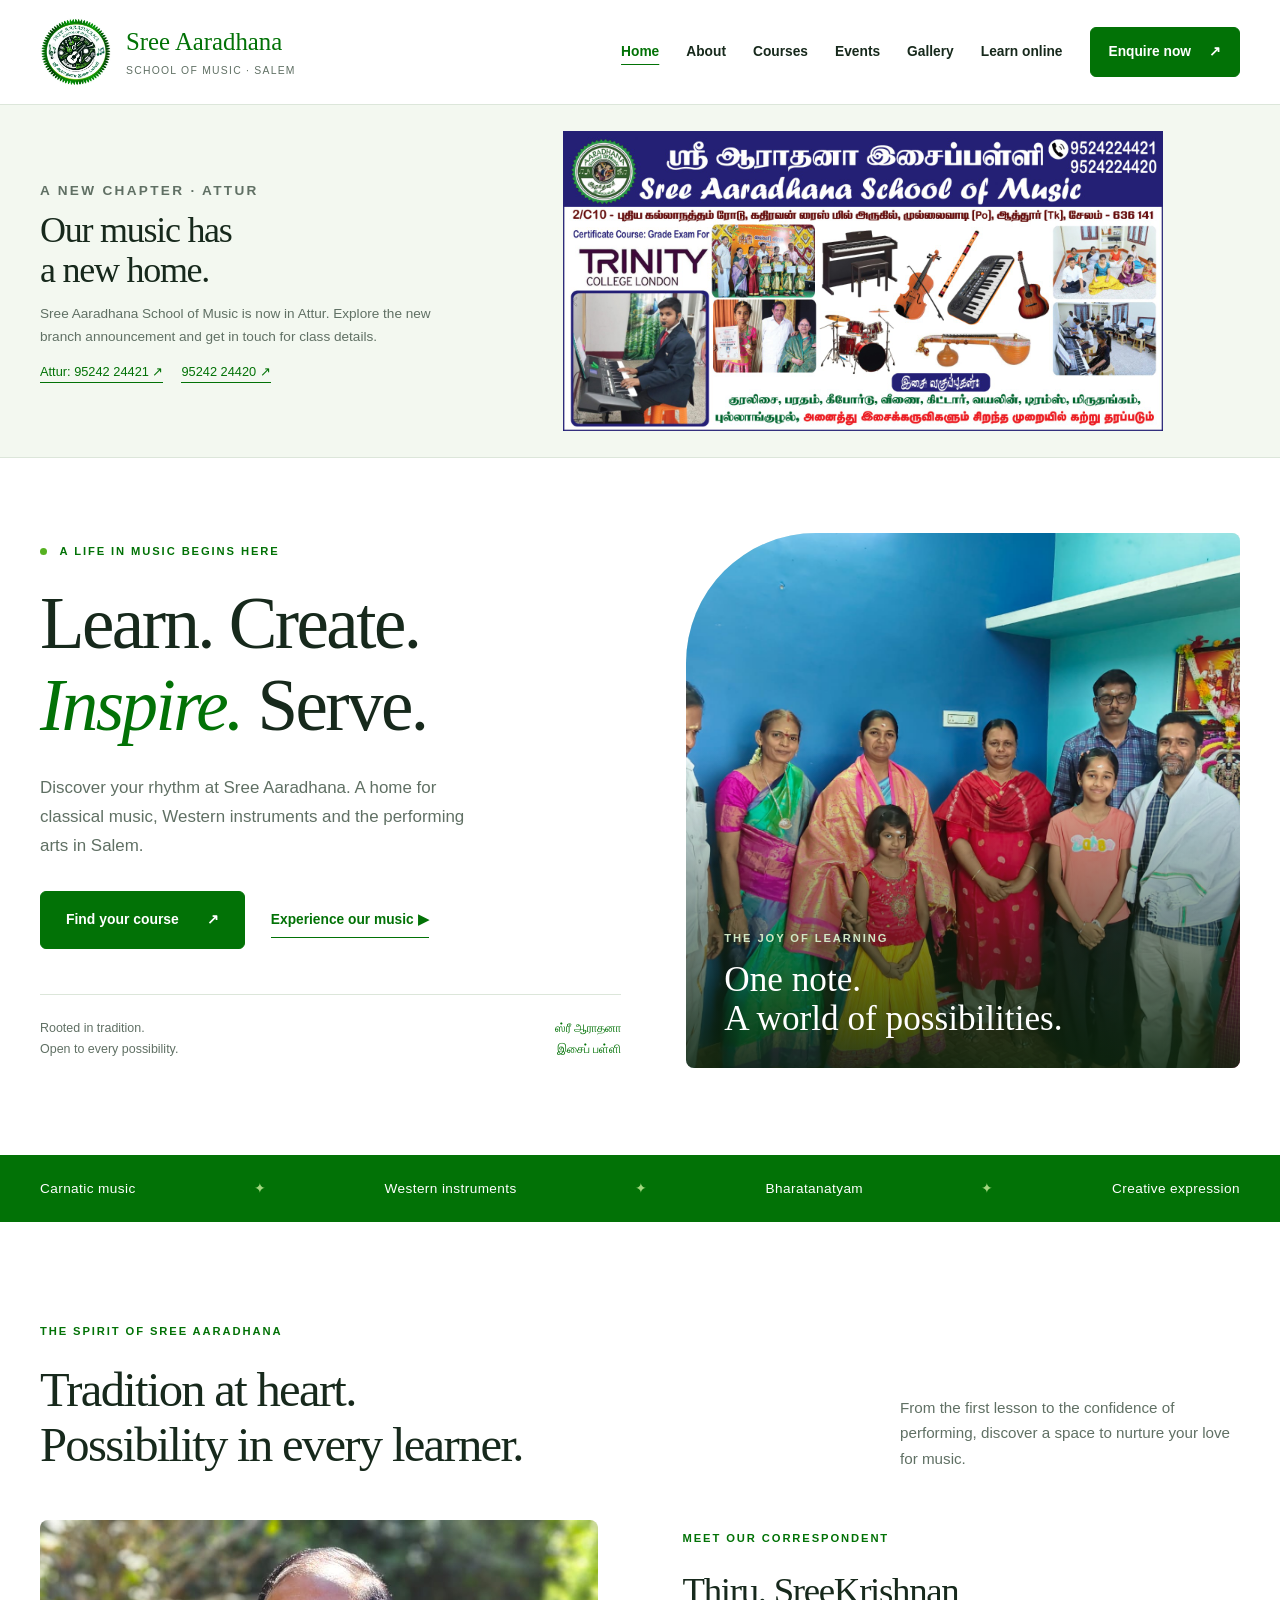
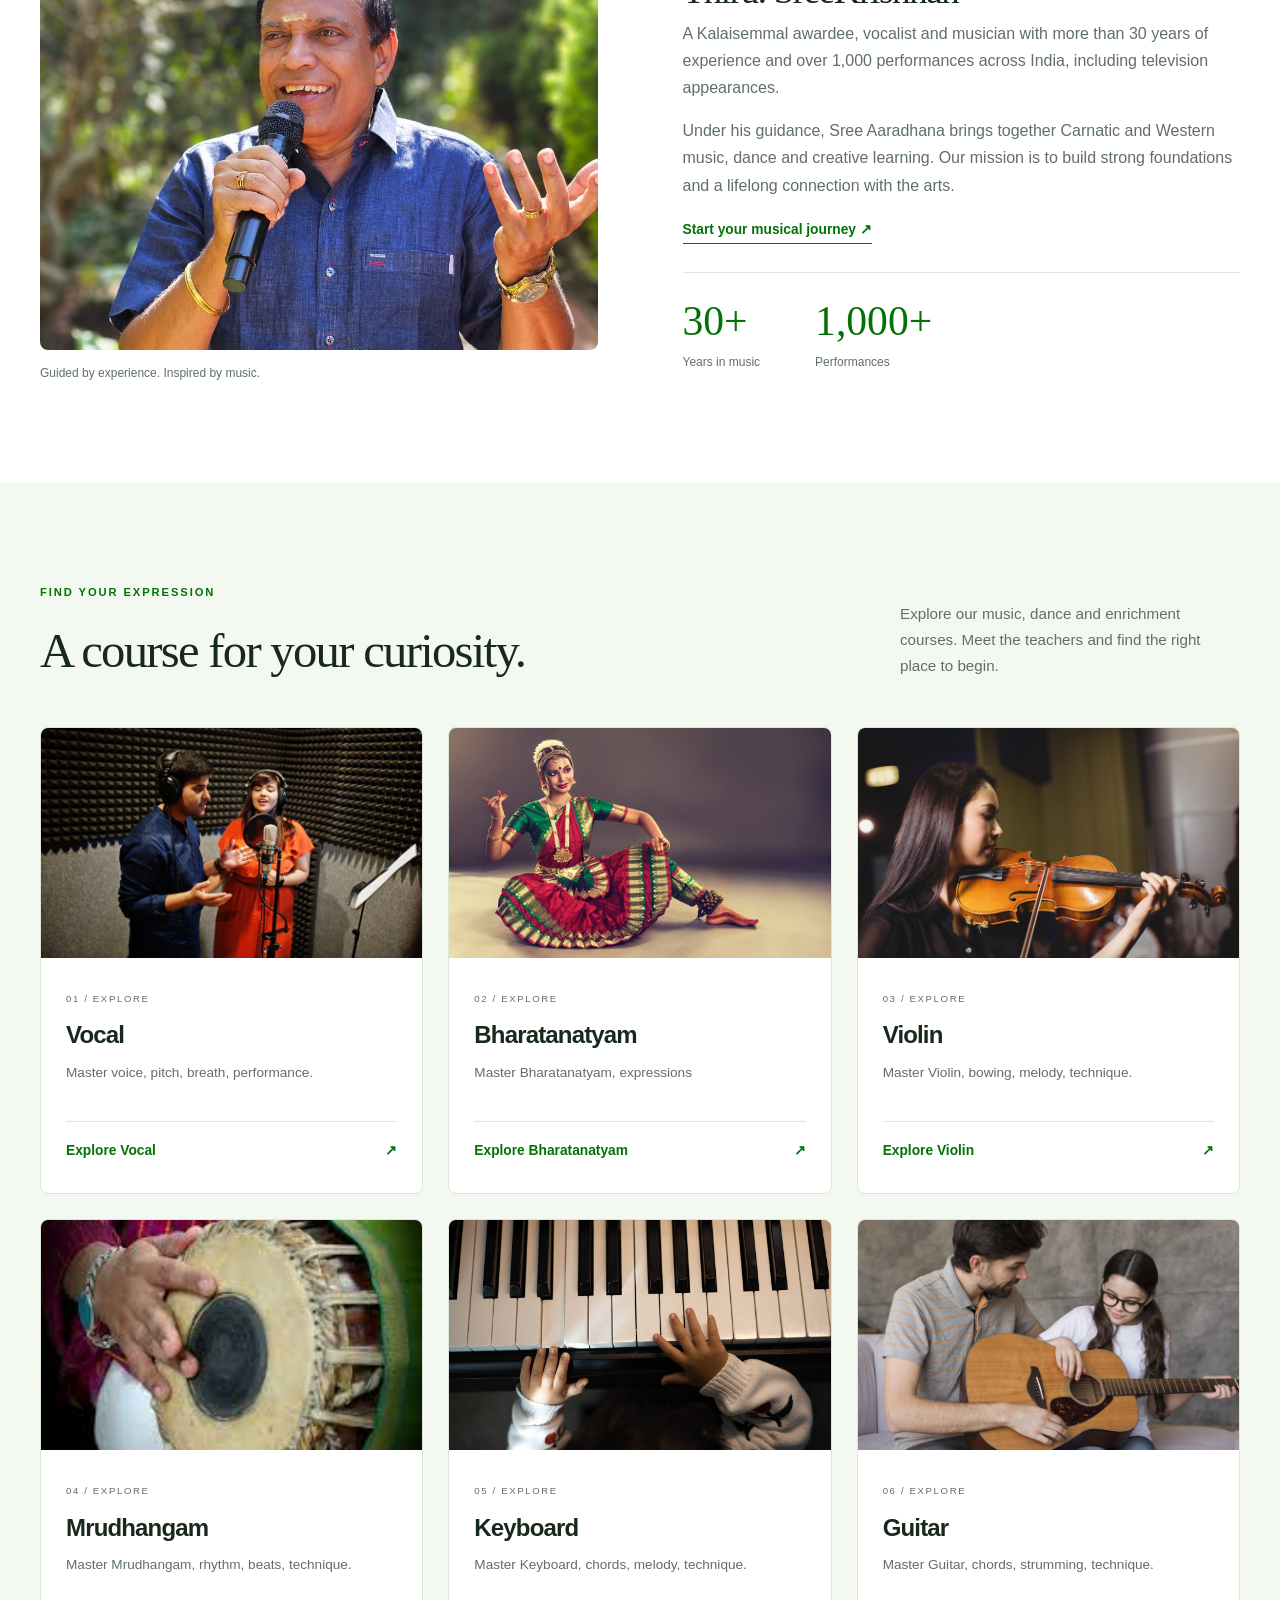
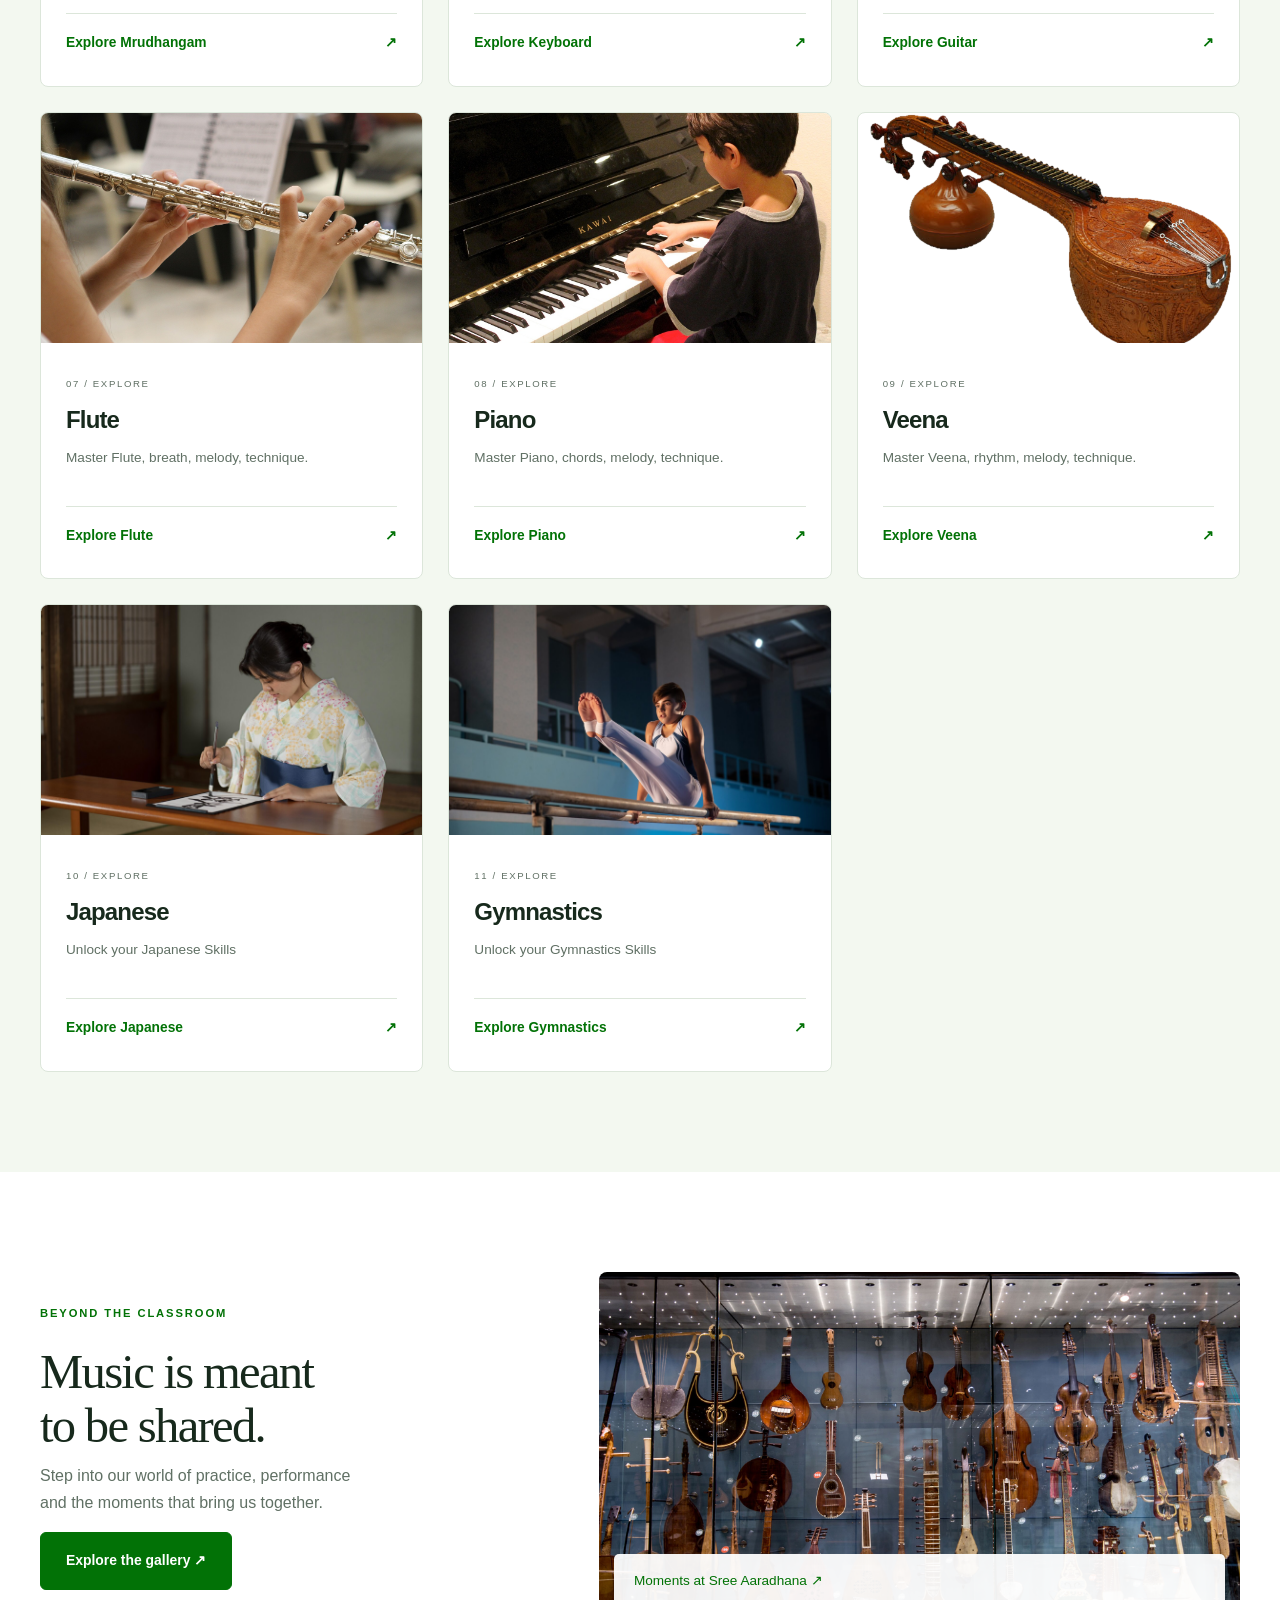
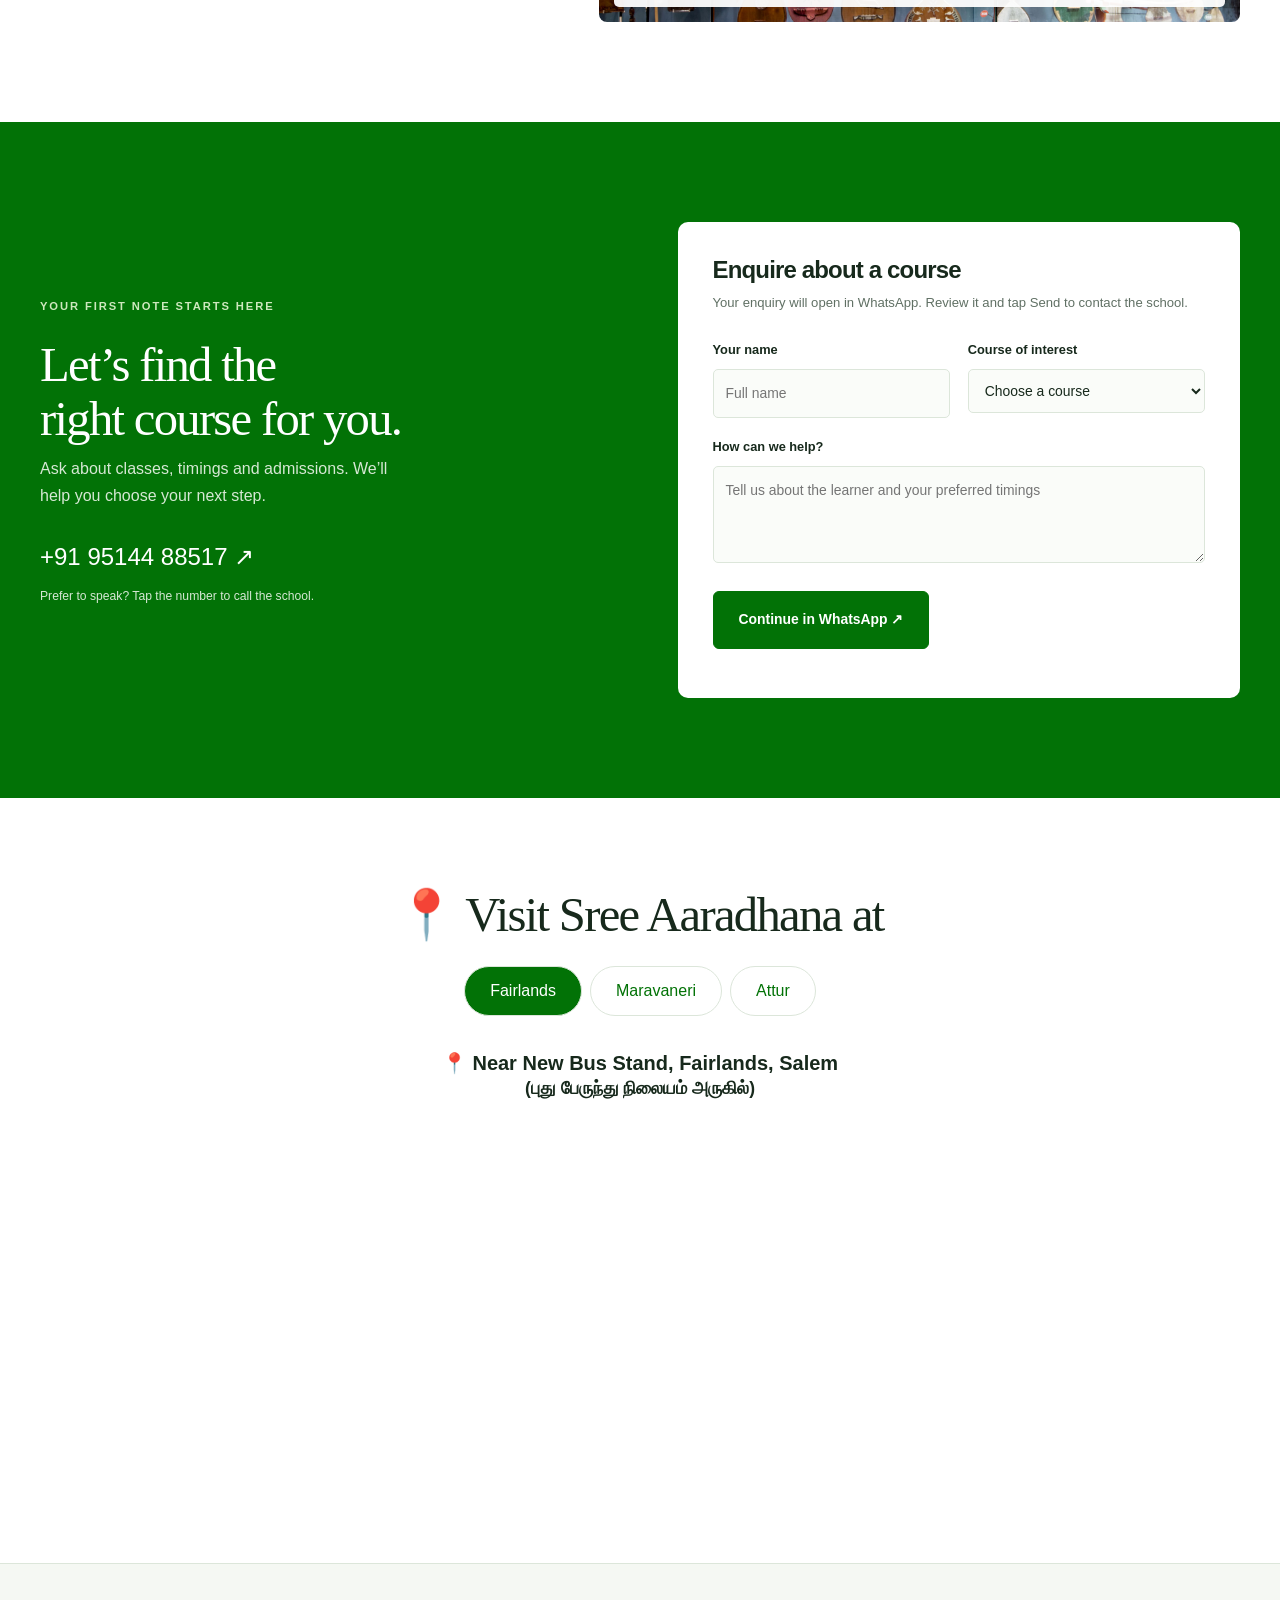
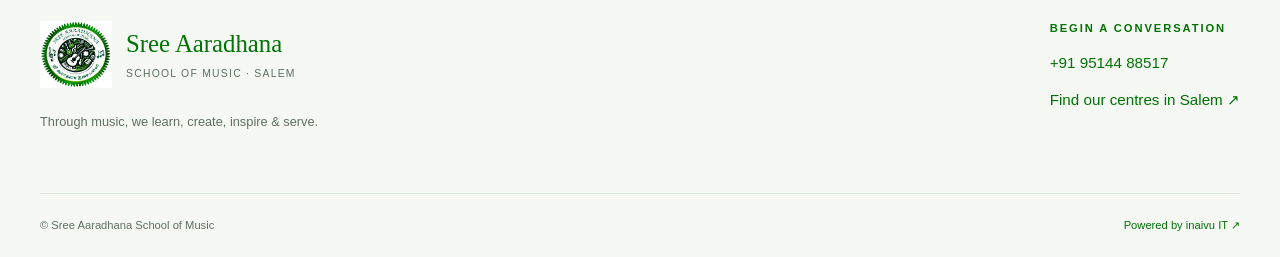
==== commit 3bcde6f5: "Add online vocal classes with sign-in, free trial and plans (/learn) Students sign up, open 5 free c" ====
--- a/index.html
+++ b/index.html
@@ -1,4 +1,4 @@
-<!doctype html><html lang="en"><head><meta charset="utf-8"><meta name="viewport" content="width=device-width,initial-scale=1"><title>Music, dance & creative learning in Salem | Sree Aaradhana School of Music</title><meta name="description" content="Explore Carnatic music, Western instruments, Bharatanatyam and creative learning at Sree Aaradhana School of Music, Salem."><meta name="theme-color" content="#027206"><link rel="icon" href="assets/images/Logo_10.ico"><link rel="stylesheet" href="https://cdn.jsdelivr.net/npm/bootstrap@5.3.3/dist/css/bootstrap.min.css"><link rel="stylesheet" href="assets/css/modern.css"></head><body><a class="skip-link" href="#main">Skip to content</a><header class="site-header"><div class="shell nav-wrap"><a href="index.html" class="brand"><img src="assets/images/academy-logo.jpeg" width="72" height="72" alt="Sree Aaradhana School of Music logo"><span>Sree Aaradhana<small>School of Music · Salem</small></span></a><button class="menu-toggle" aria-controls="site-nav" aria-expanded="false" aria-label="Open navigation">☰</button><nav id="site-nav" aria-label="Main navigation"><a href="index.html" aria-current="page">Home</a><a href="index.html#about">About</a><a href="index.html#courses">Courses</a><a href="event.html">Events</a><a href="gallery.html">Gallery</a><a class="button small" href="index.html#contact">Enquire now <span aria-hidden="true">↗</span></a></nav></div></header><main id="main"><section class="branch-announcement" aria-labelledby="attur-title"><div class="shell branch-wrap"><div><p class="eyebrow">A new chapter · Attur</p><h2 id="attur-title">Our music has<br>a new home.</h2><p>Sree Aaradhana School of Music is now in Attur. Explore the new branch announcement and get in touch for class details.</p><div class="branch-links"><a href="tel:+919524224421">Attur: 95242 24421 ↗</a><a href="tel:+919524224420">95242 24420 ↗</a></div></div><button class="branch-banner" data-full-image="assets/images/attur-branch-banner.jpeg" data-caption="Sree Aaradhana School of Music — new Attur branch" aria-label="Enlarge the Attur branch announcement"><img src="assets/images/attur-branch-banner.jpeg" alt="New Attur branch announcement. Call 95242 24421 or 95242 24420 for class details." fetchpriority="high"></button></div></section><section class="hero shell"><div class="hero-copy"><p class="eyebrow"><span class="green-dot"></span> A life in music begins here</p><h1>Learn. Create.<br><em>Inspire.</em> Serve.</h1><p class="hero-description">Discover your rhythm at Sree Aaradhana. A home for classical music, Western instruments and the performing arts in Salem.</p><div class="actions"><a href="#courses" class="button">Find your course <span aria-hidden="true">↗</span></a><a class="text-link" href="gallery.html">Experience our music <span aria-hidden="true">▶</span></a></div><div class="hero-note"><span>Rooted in tradition.<br>Open to every possibility.</span><span lang="ta">ஸ்ரீ ஆராதனா<br>இசைப் பள்ளி</span></div></div><div class="hero-art"><img src="assets/images/gallery/celebration-04.jpeg" alt="Students and families celebrating together at Sree Aaradhana" fetchpriority="high" width="900" height="1050"><div class="hero-art-label"><span class="eyebrow">The joy of learning</span><p>One note.<br>A world of possibilities.</p></div></div></section><div class="discipline-strip"><div class="shell"><span>Carnatic music</span><span aria-hidden="true">✦</span><span>Western instruments</span><span aria-hidden="true">✦</span><span>Bharatanatyam</span><span aria-hidden="true">✦</span><span>Creative expression</span></div></div><section id="about" class="section shell"><div class="section-heading"><div><p class="eyebrow">The spirit of Sree Aaradhana</p><h2>Tradition at heart.<br>Possibility in every learner.</h2></div><p>From the first lesson to the confidence of performing, discover a space to nurture your love for music.</p></div><div class="about-grid"><div class="portrait"><img src="assets/images/ceo1.jpg" alt="SreeKrishnan, correspondent of Sree Aaradhana" loading="lazy" width="700" height="650"><span>Guided by experience. Inspired by music.</span></div><div class="about-copy"><p class="eyebrow">Meet our correspondent</p><h3>Thiru. SreeKrishnan</h3><p>A Kalaisemmal awardee, vocalist and musician with more than 30 years of experience and over 1,000 performances across India, including television appearances.</p><p>Under his guidance, Sree Aaradhana brings together Carnatic and Western music, dance and creative learning. Our mission is to build strong foundations and a lifelong connection with the arts.</p><a class="text-link" href="#contact">Start your musical journey ↗</a><div class="about-stats"><div><strong>30+</strong><span>Years in music</span></div><div><strong>1,000+</strong><span>Performances</span></div></div></div></div></section><section id="courses" class="section courses-section"><div class="shell"><div class="section-heading"><div><p class="eyebrow">Find your expression</p><h2>A course for your curiosity.</h2></div><p>Explore our music, dance and enrichment courses. Meet the teachers and find the right place to begin.</p></div><div class="course-grid"><article class="course-card"><img src="assets/images/vocal.jpg" alt="Vocal" loading="lazy" width="600" height="420"><div class="course-body"><span class="course-number">01 / EXPLORE</span><h3>Vocal</h3><p>Master voice, pitch, breath, performance.</p><button class="text-link" data-bs-toggle="modal" data-bs-target="#vocalCourseModal">Explore Vocal <span aria-hidden="true">↗</span></button></div></article><article class="course-card"><img src="assets/images/bhar1.jpg" alt="Bharatanatyam" loading="lazy" width="600" height="420"><div class="course-body"><span class="course-number">02 / EXPLORE</span><h3>Bharatanatyam</h3><p>Master Bharatanatyam, expressions</p><button class="text-link" data-bs-toggle="modal" data-bs-target="#bharatanatyamCourseModal">Explore Bharatanatyam <span aria-hidden="true">↗</span></button></div></article><article class="course-card"><img src="assets/images/violin.jpg" alt="Violin" loading="lazy" width="600" height="420"><div class="course-body"><span class="course-number">03 / EXPLORE</span><h3>Violin</h3><p>Master Violin, bowing, melody, technique.</p><button class="text-link" data-bs-toggle="modal" data-bs-target="#violinCourseModal">Explore Violin <span aria-hidden="true">↗</span></button></div></article><article class="course-card"><img src="assets/images/drum.jpeg" alt="Mrudhangam" loading="lazy" width="600" height="420"><div class="course-body"><span class="course-number">04 / EXPLORE</span><h3>Mrudhangam</h3><p>Master Mrudhangam, rhythm, beats, technique.</p><button class="text-link" data-bs-toggle="modal" data-bs-target="#mridangamCourseModal">Explore Mrudhangam <span aria-hidden="true">↗</span></button></div></article><article class="course-card"><img src="assets/images/keyboard.jpg" alt="Keyboard" loading="lazy" width="600" height="420"><div class="course-body"><span class="course-number">05 / EXPLORE</span><h3>Keyboard</h3><p>Master Keyboard, chords, melody, technique.</p><button class="text-link" data-bs-toggle="modal" data-bs-target="#keyboardCourseModal">Explore Keyboard <span aria-hidden="true">↗</span></button></div></article><article class="course-card"><img src="assets/images/guitar.jpg" alt="Guitar" loading="lazy" width="600" height="420"><div class="course-body"><span class="course-number">06 / EXPLORE</span><h3>Guitar</h3><p>Master Guitar, chords, strumming, technique.</p><button class="text-link" data-bs-toggle="modal" data-bs-target="#guitarCourseModal">Explore Guitar <span aria-hidden="true">↗</span></button></div></article><article class="course-card"><img src="assets/images/flute.jpg" alt="Flute" loading="lazy" width="600" height="420"><div class="course-body"><span class="course-number">07 / EXPLORE</span><h3>Flute</h3><p>Master Flute, breath, melody, technique.</p><button class="text-link" data-bs-toggle="modal" data-bs-target="#fluteCourseModal">Explore Flute <span aria-hidden="true">↗</span></button></div></article><article class="course-card"><img src="assets/images/piano.jpg" alt="Piano" loading="lazy" width="600" height="420"><div class="course-body"><span class="course-number">08 / EXPLORE</span><h3>Piano</h3><p>Master Piano, chords, melody, technique.</p><button class="text-link" data-bs-toggle="modal" data-bs-target="#pianoCourseModal">Explore Piano <span aria-hidden="true">↗</span></button></div></article><article class="course-card"><img src="assets/images/Veena.png" alt="Veena" loading="lazy" width="600" height="420"><div class="course-body"><span class="course-number">09 / EXPLORE</span><h3>Veena</h3><p>Master Veena, rhythm, melody, technique.</p><button class="text-link" data-bs-toggle="modal" data-bs-target="#veenaCourseModal">Explore Veena <span aria-hidden="true">↗</span></button></div></article><article class="course-card"><img src="assets/images/japenese_learning.jpg" alt="Japanese" loading="lazy" width="600" height="420"><div class="course-body"><span class="course-number">10 / EXPLORE</span><h3>Japanese</h3><p>Unlock your Japanese Skills</p><button class="text-link" data-bs-toggle="modal" data-bs-target="#japaneseCourseModal">Explore Japanese <span aria-hidden="true">↗</span></button></div></article><article class="course-card"><img src="assets/images/gymnasticks.jpg" alt="Gymnastics" loading="lazy" width="600" height="420"><div class="course-body"><span class="course-number">11 / EXPLORE</span><h3>Gymnastics</h3><p>Unlock your Gymnastics Skills</p><button class="text-link" data-bs-toggle="modal" data-bs-target="#gymnasticsCourseModal">Explore Gymnastics <span aria-hidden="true">↗</span></button></div></article></div></div></section><section class="section shell gallery-preview"><div><p class="eyebrow">Beyond the classroom</p><h2>Music is meant<br>to be shared.</h2><p>Step into our world of practice, performance and the moments that bring us together.</p><a class="button" href="gallery.html">Explore the gallery ↗</a></div><a class="preview-image" href="gallery.html"><img src="assets/images/MusicGallery.jpg" alt="Explore the Sree Aaradhana music gallery" loading="lazy" width="800" height="500"><span>Moments at Sree Aaradhana ↗</span></a></section><section id="contact" class="section contact-section"><div class="shell contact-grid"><div><p class="eyebrow">Your first note starts here</p><h2>Let’s find the<br>right course for you.</h2><p>Ask about classes, timings and admissions. We’ll help you choose your next step.</p><a class="contact-phone" href="tel:+919514488517">+91 95144 88517 ↗</a><p class="contact-note">Prefer to speak? Tap the number to call the school.</p></div><form id="contactForm"><h3>Enquire about a course</h3><p>Your enquiry will open in WhatsApp. Review it and tap Send to contact the school.</p><div class="form-grid"><div><label for="name">Your name</label><input id="name" name="name" autocomplete="name" maxlength="100" required placeholder="Full name"></div><div><label for="subject">Course of interest</label><select id="subject" name="subject" required><option value="">Choose a course</option><option>Vocal</option><option>Bharatanatyam</option><option>Violin</option><option>Mrudhangam</option><option>Keyboard</option><option>Guitar</option><option>Flute</option><option>Piano</option><option>Veena</option><option>Japanese</option><option>Gymnastics</option><option>Help me choose</option></select></div></div><label for="message">How can we help?</label><textarea id="message" name="message" rows="3" maxlength="1500" required placeholder="Tell us about the learner and your preferred timings"></textarea><button class="button" type="submit">Continue in WhatsApp ↗</button><p id="form-status" role="status"></p><noscript>Please call +91 95144 88517 to enquire.</noscript></form></div></section><section id="map" class="py-5">
+<!doctype html><html lang="en"><head><meta charset="utf-8"><meta name="viewport" content="width=device-width,initial-scale=1"><title>Music, dance & creative learning in Salem | Sree Aaradhana School of Music</title><meta name="description" content="Explore Carnatic music, Western instruments, Bharatanatyam and creative learning at Sree Aaradhana School of Music, Salem."><meta name="theme-color" content="#027206"><link rel="icon" href="assets/images/Logo_10.ico"><link rel="stylesheet" href="https://cdn.jsdelivr.net/npm/bootstrap@5.3.3/dist/css/bootstrap.min.css"><link rel="stylesheet" href="assets/css/modern.css"></head><body><a class="skip-link" href="#main">Skip to content</a><header class="site-header"><div class="shell nav-wrap"><a href="index.html" class="brand"><img src="assets/images/academy-logo.jpeg" width="72" height="72" alt="Sree Aaradhana School of Music logo"><span>Sree Aaradhana<small>School of Music · Salem</small></span></a><button class="menu-toggle" aria-controls="site-nav" aria-expanded="false" aria-label="Open navigation">☰</button><nav id="site-nav" aria-label="Main navigation"><a href="index.html" aria-current="page">Home</a><a href="index.html#about">About</a><a href="index.html#courses">Courses</a><a href="event.html">Events</a><a href="gallery.html">Gallery</a><a href="learn/">Learn online</a><a class="button small" href="index.html#contact">Enquire now <span aria-hidden="true">↗</span></a></nav></div></header><main id="main"><section class="branch-announcement" aria-labelledby="attur-title"><div class="shell branch-wrap"><div><p class="eyebrow">A new chapter · Attur</p><h2 id="attur-title">Our music has<br>a new home.</h2><p>Sree Aaradhana School of Music is now in Attur. Explore the new branch announcement and get in touch for class details.</p><div class="branch-links"><a href="tel:+919524224421">Attur: 95242 24421 ↗</a><a href="tel:+919524224420">95242 24420 ↗</a></div></div><button class="branch-banner" data-full-image="assets/images/attur-branch-banner.jpeg" data-caption="Sree Aaradhana School of Music — new Attur branch" aria-label="Enlarge the Attur branch announcement"><img src="assets/images/attur-branch-banner.jpeg" alt="New Attur branch announcement. Call 95242 24421 or 95242 24420 for class details." fetchpriority="high"></button></div></section><section class="hero shell"><div class="hero-copy"><p class="eyebrow"><span class="green-dot"></span> A life in music begins here</p><h1>Learn. Create.<br><em>Inspire.</em> Serve.</h1><p class="hero-description">Discover your rhythm at Sree Aaradhana. A home for classical music, Western instruments and the performing arts in Salem.</p><div class="actions"><a href="#courses" class="button">Find your course <span aria-hidden="true">↗</span></a><a class="text-link" href="gallery.html">Experience our music <span aria-hidden="true">▶</span></a></div><div class="hero-note"><span>Rooted in tradition.<br>Open to every possibility.</span><span lang="ta">ஸ்ரீ ஆராதனா<br>இசைப் பள்ளி</span></div></div><div class="hero-art"><img src="assets/images/gallery/celebration-04.jpeg" alt="Students and families celebrating together at Sree Aaradhana" fetchpriority="high" width="900" height="1050"><div class="hero-art-label"><span class="eyebrow">The joy of learning</span><p>One note.<br>A world of possibilities.</p></div></div></section><div class="discipline-strip"><div class="shell"><span>Carnatic music</span><span aria-hidden="true">✦</span><span>Western instruments</span><span aria-hidden="true">✦</span><span>Bharatanatyam</span><span aria-hidden="true">✦</span><span>Creative expression</span></div></div><section id="about" class="section shell"><div class="section-heading"><div><p class="eyebrow">The spirit of Sree Aaradhana</p><h2>Tradition at heart.<br>Possibility in every learner.</h2></div><p>From the first lesson to the confidence of performing, discover a space to nurture your love for music.</p></div><div class="about-grid"><div class="portrait"><img src="assets/images/ceo1.jpg" alt="SreeKrishnan, correspondent of Sree Aaradhana" loading="lazy" width="700" height="650"><span>Guided by experience. Inspired by music.</span></div><div class="about-copy"><p class="eyebrow">Meet our correspondent</p><h3>Thiru. SreeKrishnan</h3><p>A Kalaisemmal awardee, vocalist and musician with more than 30 years of experience and over 1,000 performances across India, including television appearances.</p><p>Under his guidance, Sree Aaradhana brings together Carnatic and Western music, dance and creative learning. Our mission is to build strong foundations and a lifelong connection with the arts.</p><a class="text-link" href="#contact">Start your musical journey ↗</a><div class="about-stats"><div><strong>30+</strong><span>Years in music</span></div><div><strong>1,000+</strong><span>Performances</span></div></div></div></div></section><section id="courses" class="section courses-section"><div class="shell"><div class="section-heading"><div><p class="eyebrow">Find your expression</p><h2>A course for your curiosity.</h2></div><p>Explore our music, dance and enrichment courses. Meet the teachers and find the right place to begin.</p></div><div class="course-grid"><article class="course-card"><img src="assets/images/vocal.jpg" alt="Vocal" loading="lazy" width="600" height="420"><div class="course-body"><span class="course-number">01 / EXPLORE</span><h3>Vocal</h3><p>Master voice, pitch, breath, performance.</p><button class="text-link" data-bs-toggle="modal" data-bs-target="#vocalCourseModal">Explore Vocal <span aria-hidden="true">↗</span></button></div></article><article class="course-card"><img src="assets/images/bhar1.jpg" alt="Bharatanatyam" loading="lazy" width="600" height="420"><div class="course-body"><span class="course-number">02 / EXPLORE</span><h3>Bharatanatyam</h3><p>Master Bharatanatyam, expressions</p><button class="text-link" data-bs-toggle="modal" data-bs-target="#bharatanatyamCourseModal">Explore Bharatanatyam <span aria-hidden="true">↗</span></button></div></article><article class="course-card"><img src="assets/images/violin.jpg" alt="Violin" loading="lazy" width="600" height="420"><div class="course-body"><span class="course-number">03 / EXPLORE</span><h3>Violin</h3><p>Master Violin, bowing, melody, technique.</p><button class="text-link" data-bs-toggle="modal" data-bs-target="#violinCourseModal">Explore Violin <span aria-hidden="true">↗</span></button></div></article><article class="course-card"><img src="assets/images/drum.jpeg" alt="Mrudhangam" loading="lazy" width="600" height="420"><div class="course-body"><span class="course-number">04 / EXPLORE</span><h3>Mrudhangam</h3><p>Master Mrudhangam, rhythm, beats, technique.</p><button class="text-link" data-bs-toggle="modal" data-bs-target="#mridangamCourseModal">Explore Mrudhangam <span aria-hidden="true">↗</span></button></div></article><article class="course-card"><img src="assets/images/keyboard.jpg" alt="Keyboard" loading="lazy" width="600" height="420"><div class="course-body"><span class="course-number">05 / EXPLORE</span><h3>Keyboard</h3><p>Master Keyboard, chords, melody, technique.</p><button class="text-link" data-bs-toggle="modal" data-bs-target="#keyboardCourseModal">Explore Keyboard <span aria-hidden="true">↗</span></button></div></article><article class="course-card"><img src="assets/images/guitar.jpg" alt="Guitar" loading="lazy" width="600" height="420"><div class="course-body"><span class="course-number">06 / EXPLORE</span><h3>Guitar</h3><p>Master Guitar, chords, strumming, technique.</p><button class="text-link" data-bs-toggle="modal" data-bs-target="#guitarCourseModal">Explore Guitar <span aria-hidden="true">↗</span></button></div></article><article class="course-card"><img src="assets/images/flute.jpg" alt="Flute" loading="lazy" width="600" height="420"><div class="course-body"><span class="course-number">07 / EXPLORE</span><h3>Flute</h3><p>Master Flute, breath, melody, technique.</p><button class="text-link" data-bs-toggle="modal" data-bs-target="#fluteCourseModal">Explore Flute <span aria-hidden="true">↗</span></button></div></article><article class="course-card"><img src="assets/images/piano.jpg" alt="Piano" loading="lazy" width="600" height="420"><div class="course-body"><span class="course-number">08 / EXPLORE</span><h3>Piano</h3><p>Master Piano, chords, melody, technique.</p><button class="text-link" data-bs-toggle="modal" data-bs-target="#pianoCourseModal">Explore Piano <span aria-hidden="true">↗</span></button></div></article><article class="course-card"><img src="assets/images/Veena.png" alt="Veena" loading="lazy" width="600" height="420"><div class="course-body"><span class="course-number">09 / EXPLORE</span><h3>Veena</h3><p>Master Veena, rhythm, melody, technique.</p><button class="text-link" data-bs-toggle="modal" data-bs-target="#veenaCourseModal">Explore Veena <span aria-hidden="true">↗</span></button></div></article><article class="course-card"><img src="assets/images/japenese_learning.jpg" alt="Japanese" loading="lazy" width="600" height="420"><div class="course-body"><span class="course-number">10 / EXPLORE</span><h3>Japanese</h3><p>Unlock your Japanese Skills</p><button class="text-link" data-bs-toggle="modal" data-bs-target="#japaneseCourseModal">Explore Japanese <span aria-hidden="true">↗</span></button></div></article><article class="course-card"><img src="assets/images/gymnasticks.jpg" alt="Gymnastics" loading="lazy" width="600" height="420"><div class="course-body"><span class="course-number">11 / EXPLORE</span><h3>Gymnastics</h3><p>Unlock your Gymnastics Skills</p><button class="text-link" data-bs-toggle="modal" data-bs-target="#gymnasticsCourseModal">Explore Gymnastics <span aria-hidden="true">↗</span></button></div></article></div></div></section><section class="section shell gallery-preview"><div><p class="eyebrow">Beyond the classroom</p><h2>Music is meant<br>to be shared.</h2><p>Step into our world of practice, performance and the moments that bring us together.</p><a class="button" href="gallery.html">Explore the gallery ↗</a></div><a class="preview-image" href="gallery.html"><img src="assets/images/MusicGallery.jpg" alt="Explore the Sree Aaradhana music gallery" loading="lazy" width="800" height="500"><span>Moments at Sree Aaradhana ↗</span></a></section><section id="contact" class="section contact-section"><div class="shell contact-grid"><div><p class="eyebrow">Your first note starts here</p><h2>Let’s find the<br>right course for you.</h2><p>Ask about classes, timings and admissions. We’ll help you choose your next step.</p><a class="contact-phone" href="tel:+919514488517">+91 95144 88517 ↗</a><p class="contact-note">Prefer to speak? Tap the number to call the school.</p></div><form id="contactForm"><h3>Enquire about a course</h3><p>Your enquiry will open in WhatsApp. Review it and tap Send to contact the school.</p><div class="form-grid"><div><label for="name">Your name</label><input id="name" name="name" autocomplete="name" maxlength="100" required placeholder="Full name"></div><div><label for="subject">Course of interest</label><select id="subject" name="subject" required><option value="">Choose a course</option><option>Vocal</option><option>Bharatanatyam</option><option>Violin</option><option>Mrudhangam</option><option>Keyboard</option><option>Guitar</option><option>Flute</option><option>Piano</option><option>Veena</option><option>Japanese</option><option>Gymnastics</option><option>Help me choose</option></select></div></div><label for="message">How can we help?</label><textarea id="message" name="message" rows="3" maxlength="1500" required placeholder="Tell us about the learner and your preferred timings"></textarea><button class="button" type="submit">Continue in WhatsApp ↗</button><p id="form-status" role="status"></p><noscript>Please call +91 95144 88517 to enquire.</noscript></form></div></section><section id="map" class="py-5">
     <div class="container">
 
         <h2 class="text-center fw-bold mb-4">📍 Visit Sree Aaradhana at</h2>
@@ -30,7 +30,7 @@
                     📍 Near New Bus Stand, Fairlands, Salem<br>
                     <small>(புது பேருந்து நிலையம் அருகில்)</small>
                 </h5>
-                <iframe src="https://www.google.com/maps/embed?pb=!1m23!1m12!1m3!1d125034.45195134229!2d78.06064892101047!3d11.671248460878251!2m3!1f0!2f0!3f0!3m2!1i1024!2i768!4f13.1!4m8!3e6!4m0!4m5!1s0x3babf1673142dee9%3A0x7f9a312d3f56056f!2s10%2F315%2C%20Kaliyapillai%20Thoppu%202nd%20Cross%20St%2C%20SKS%20Hospital%20Rd%2C%20Fairlands%2C%20Salem%2C%20Tamil%20Nadu%20636004!3m2!1d11.671260199999999!2d78.1430508!5e0!3m2!1sen!2sin!4v1740943051015!5m2!1sen!2sin" class="map-frame" loading="lazy" allowfullscreen title="fairlands location map">
+                <iframe src="https://www.google.com/maps/embed?pb=!1m18!1m12!1m3!1d3907.326384265349!2d78.14048123929973!3d11.67126544209941!2m3!1f0!2f0!3f0!3m2!1i1024!2i768!4f13.1!3m3!1m2!1s0x3babf1673142dee9%3A0x7f9a312d3f56056f!2sAaradhana%20School%20of%20Music!5e0!3m2!1sen!2sin!4v1791199769656!5m2!1sen!2sin" class="map-frame" loading="lazy" allowfullscreen title="fairlands location map">
                 </iframe>
             </div>
 
@@ -51,8 +51,8 @@
                     Mullaivadi (Po), Attur (Tk), Salem – 636 141<br>
                     <small>(2/C10 - புதிய கல்லாநத்தம் ரோடு, கதிரவன் ரைஸ் மில் அருகில், முல்லைவாடி, ஆத்தூர்)</small>
                 </h5>
-                <p class="mb-3"><a href="tel:+919524224421">95242 24421</a> · <a href="tel:+919524224420">95242 24420</a> · <a href="https://www.google.com/maps/search/?api=1&amp;query=2%2FC10%2C+New+Kallanatham+Road%2C+Mullaivadi%2C+Attur%2C+Salem%2C+Tamil+Nadu+636141" target="_blank" rel="noopener">Open in Google Maps ↗</a></p>
-                <iframe src="https://www.google.com/maps?q=2%2FC10%2C+New+Kallanatham+Road%2C+Mullaivadi%2C+Attur%2C+Salem%2C+Tamil+Nadu+636141&amp;output=embed" class="map-frame" loading="lazy" allowfullscreen title="attur location map">
+                <p class="mb-3"><a href="tel:+919524224421">95242 24421</a> · <a href="tel:+919524224420">95242 24420</a> · <a href="https://www.google.com/maps/search/?api=1&amp;query=11.604667%2C78.607544" target="_blank" rel="noopener">Open in Google Maps ↗</a></p>
+                <iframe src="https://www.google.com/maps/embed?pb=!1m16!1m12!1m3!1d244.26636977796437!2d78.60754374945614!3d11.604666966936069!2m3!1f0!2f0!3f0!3m2!1i1024!2i768!4f13.1!2m1!1sNear%20Kathiravan%20Rice%20Mill%2C%20Mullaivadi%20%2C%20Attur%2C%20Salem%20%E2%80%93%20636%20141!5e0!3m2!1sen!2sin!4v1791140258800!5m2!1sen!2sin" class="map-frame" loading="lazy" allowfullscreen title="attur location map">
                 </iframe>
             </div>
         </div>
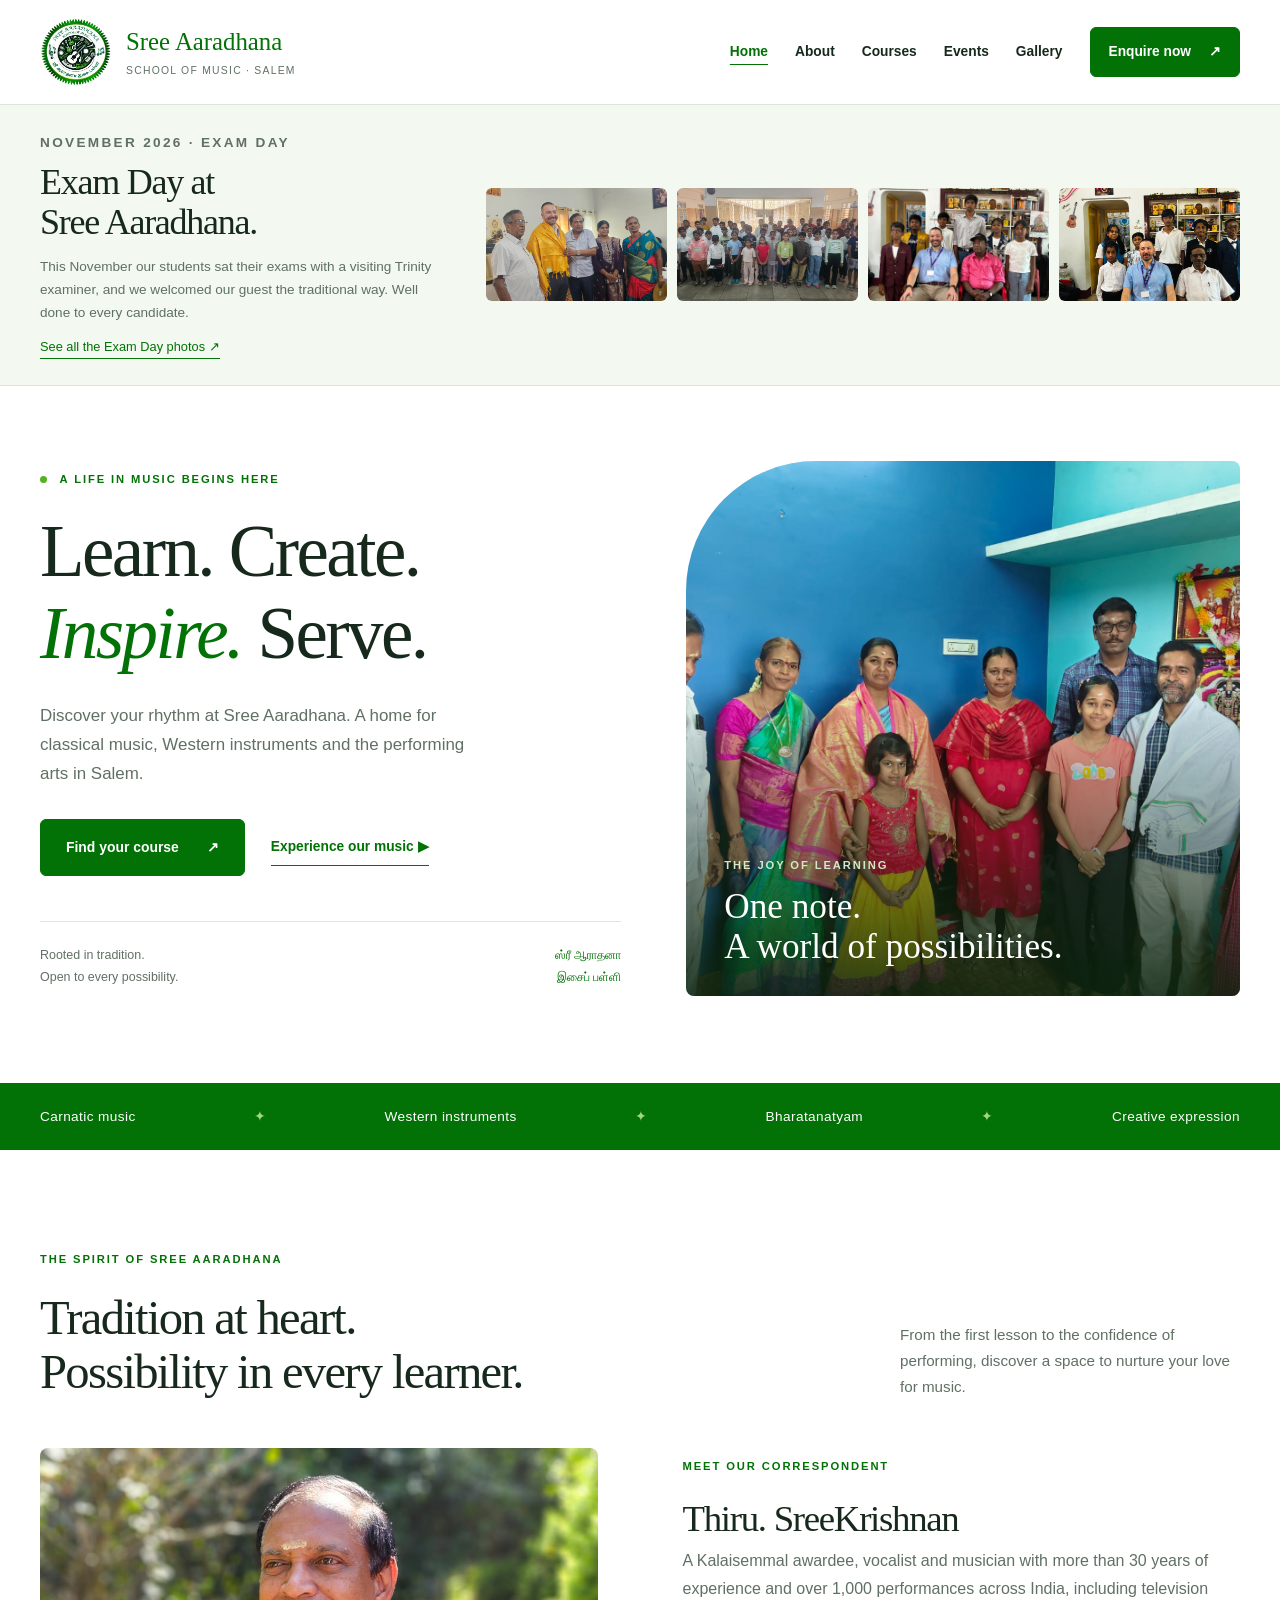
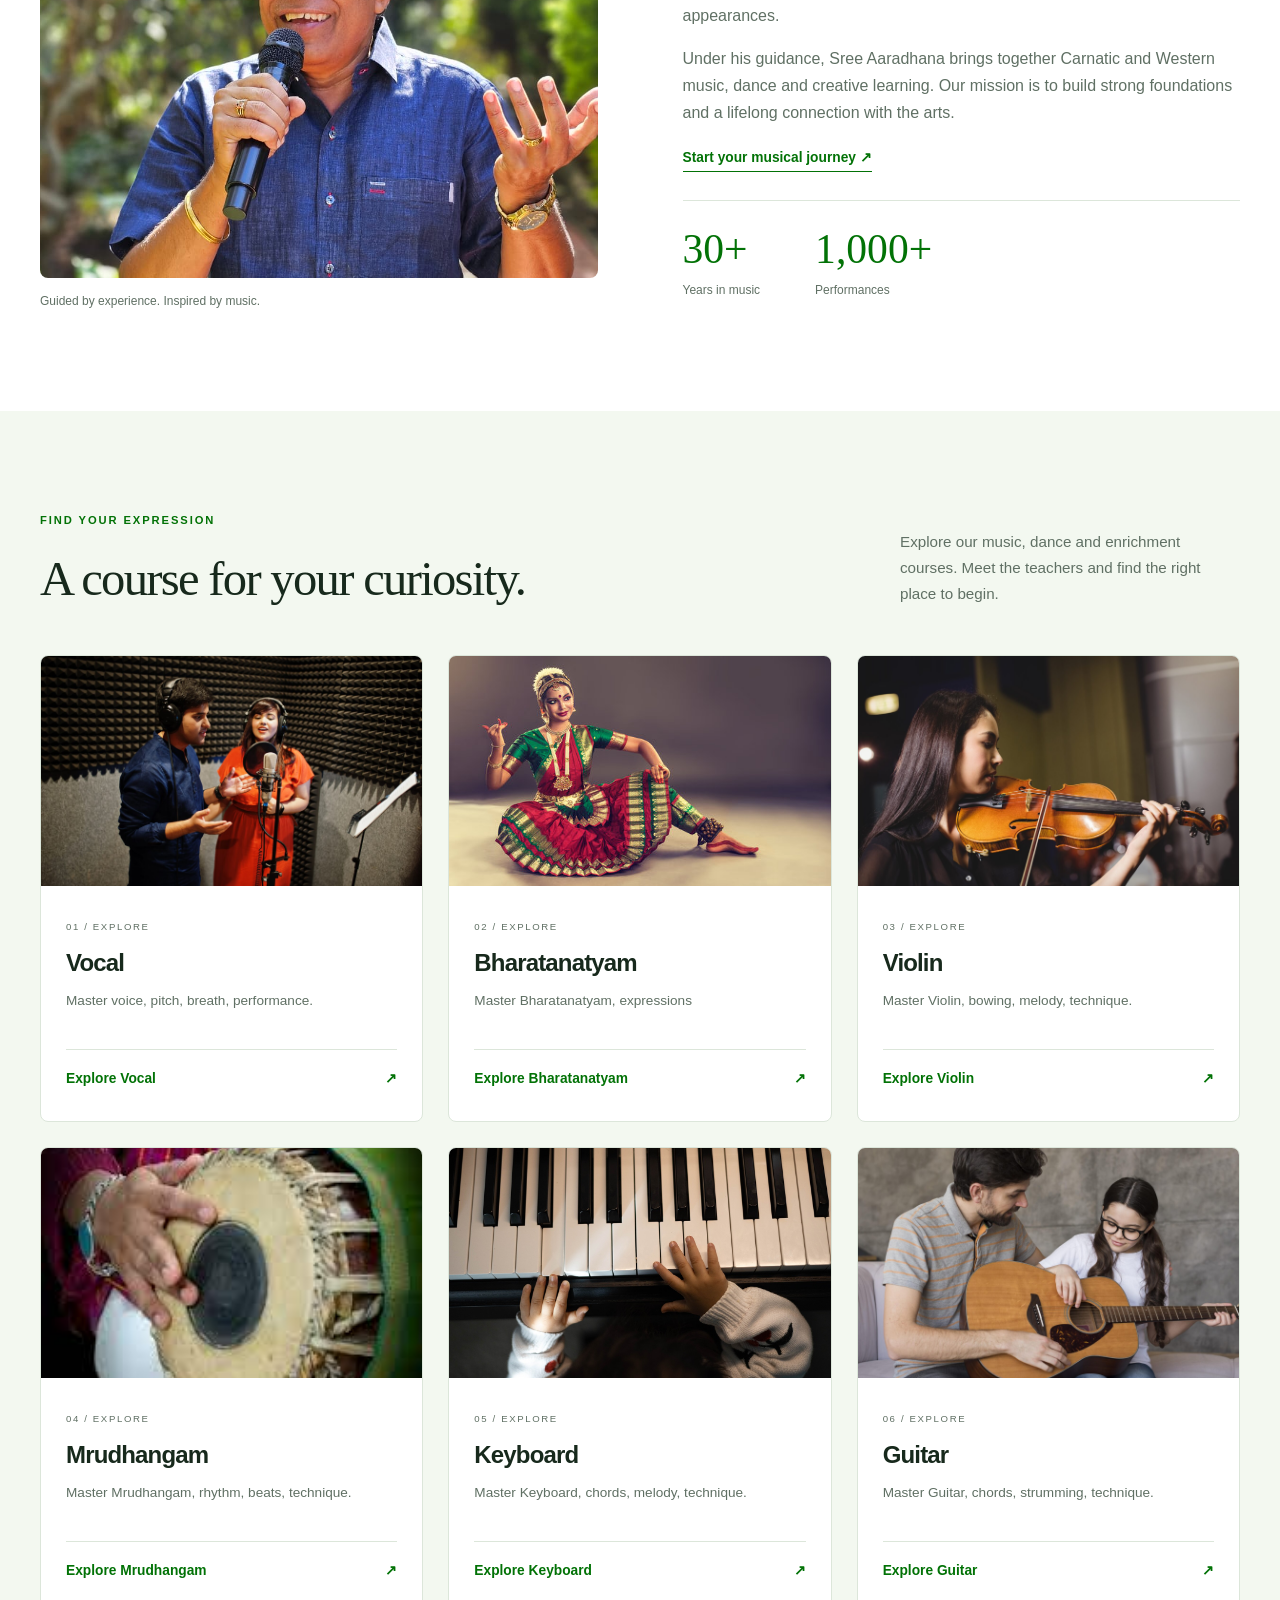
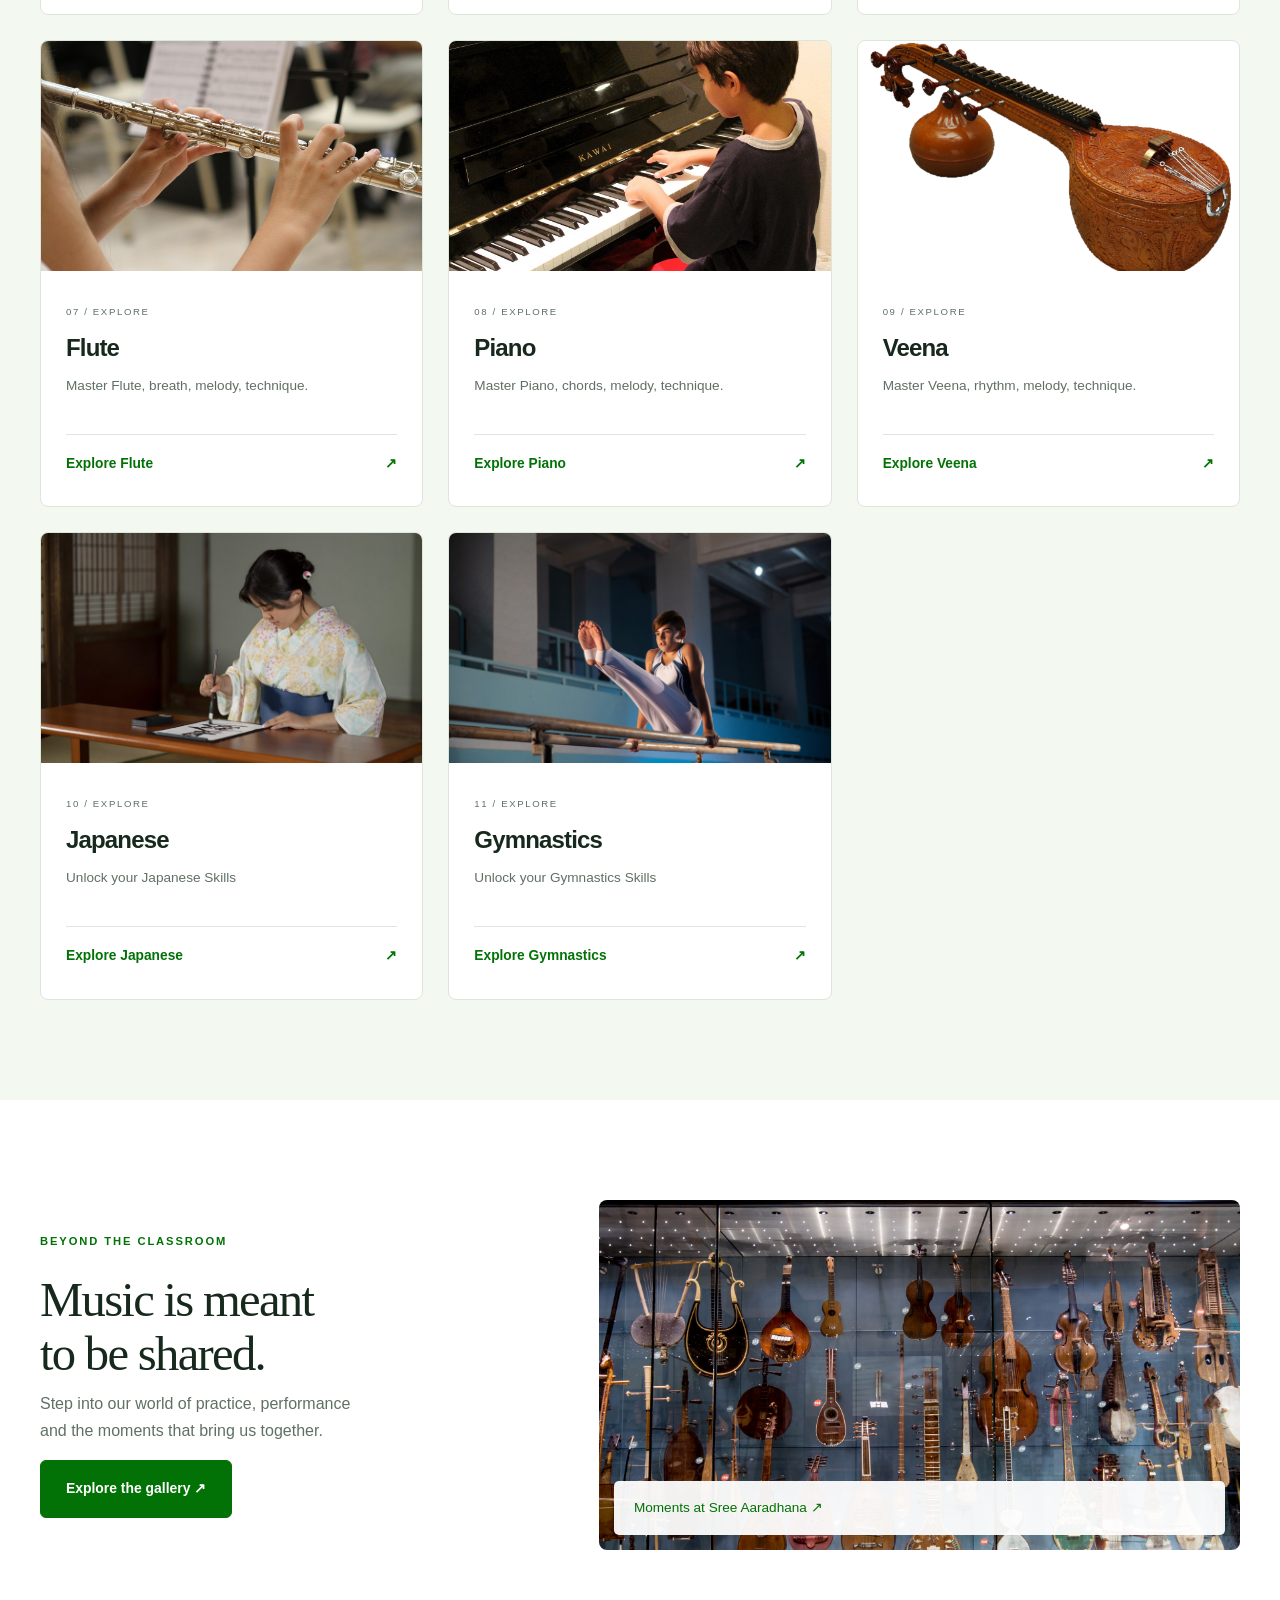
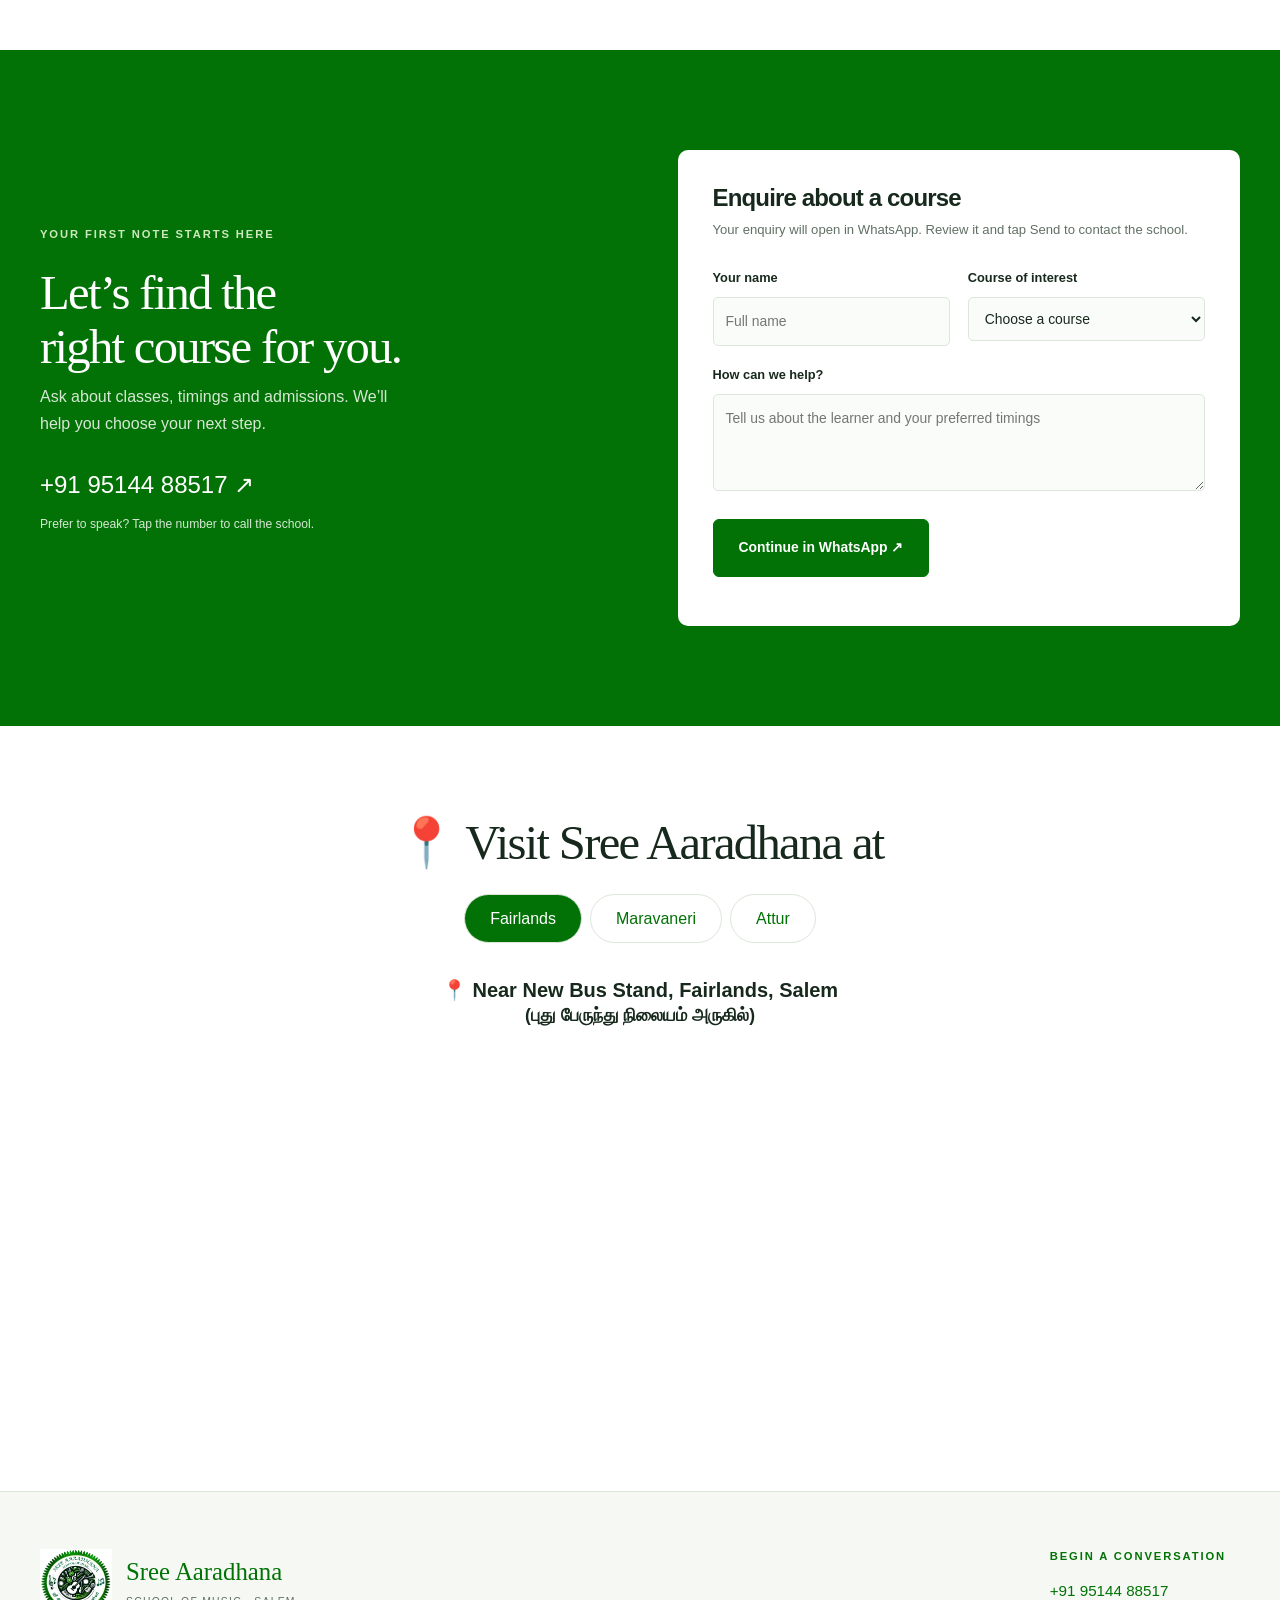
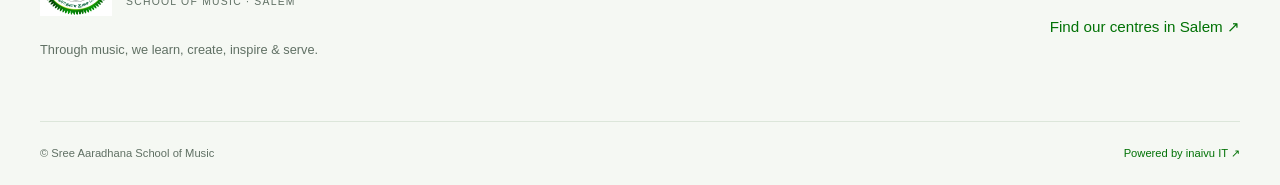
==== commit 61928661: "Add November 2026 Exam Day photos to the gallery and home banner - Add four Exam Day photos to the g" ====
--- a/index.html
+++ b/index.html
@@ -1,4 +1,4 @@
-<!doctype html><html lang="en"><head><meta charset="utf-8"><meta name="viewport" content="width=device-width,initial-scale=1"><title>Music, dance & creative learning in Salem | Sree Aaradhana School of Music</title><meta name="description" content="Explore Carnatic music, Western instruments, Bharatanatyam and creative learning at Sree Aaradhana School of Music, Salem."><meta name="theme-color" content="#027206"><link rel="icon" href="assets/images/Logo_10.ico"><link rel="stylesheet" href="https://cdn.jsdelivr.net/npm/bootstrap@5.3.3/dist/css/bootstrap.min.css"><link rel="stylesheet" href="assets/css/modern.css"></head><body><a class="skip-link" href="#main">Skip to content</a><header class="site-header"><div class="shell nav-wrap"><a href="index.html" class="brand"><img src="assets/images/academy-logo.jpeg" width="72" height="72" alt="Sree Aaradhana School of Music logo"><span>Sree Aaradhana<small>School of Music · Salem</small></span></a><button class="menu-toggle" aria-controls="site-nav" aria-expanded="false" aria-label="Open navigation">☰</button><nav id="site-nav" aria-label="Main navigation"><a href="index.html" aria-current="page">Home</a><a href="index.html#about">About</a><a href="index.html#courses">Courses</a><a href="event.html">Events</a><a href="gallery.html">Gallery</a><a href="learn/">Learn online</a><a class="button small" href="index.html#contact">Enquire now <span aria-hidden="true">↗</span></a></nav></div></header><main id="main"><section class="branch-announcement" aria-labelledby="attur-title"><div class="shell branch-wrap"><div><p class="eyebrow">A new chapter · Attur</p><h2 id="attur-title">Our music has<br>a new home.</h2><p>Sree Aaradhana School of Music is now in Attur. Explore the new branch announcement and get in touch for class details.</p><div class="branch-links"><a href="tel:+919524224421">Attur: 95242 24421 ↗</a><a href="tel:+919524224420">95242 24420 ↗</a></div></div><button class="branch-banner" data-full-image="assets/images/attur-branch-banner.jpeg" data-caption="Sree Aaradhana School of Music — new Attur branch" aria-label="Enlarge the Attur branch announcement"><img src="assets/images/attur-branch-banner.jpeg" alt="New Attur branch announcement. Call 95242 24421 or 95242 24420 for class details." fetchpriority="high"></button></div></section><section class="hero shell"><div class="hero-copy"><p class="eyebrow"><span class="green-dot"></span> A life in music begins here</p><h1>Learn. Create.<br><em>Inspire.</em> Serve.</h1><p class="hero-description">Discover your rhythm at Sree Aaradhana. A home for classical music, Western instruments and the performing arts in Salem.</p><div class="actions"><a href="#courses" class="button">Find your course <span aria-hidden="true">↗</span></a><a class="text-link" href="gallery.html">Experience our music <span aria-hidden="true">▶</span></a></div><div class="hero-note"><span>Rooted in tradition.<br>Open to every possibility.</span><span lang="ta">ஸ்ரீ ஆராதனா<br>இசைப் பள்ளி</span></div></div><div class="hero-art"><img src="assets/images/gallery/celebration-04.jpeg" alt="Students and families celebrating together at Sree Aaradhana" fetchpriority="high" width="900" height="1050"><div class="hero-art-label"><span class="eyebrow">The joy of learning</span><p>One note.<br>A world of possibilities.</p></div></div></section><div class="discipline-strip"><div class="shell"><span>Carnatic music</span><span aria-hidden="true">✦</span><span>Western instruments</span><span aria-hidden="true">✦</span><span>Bharatanatyam</span><span aria-hidden="true">✦</span><span>Creative expression</span></div></div><section id="about" class="section shell"><div class="section-heading"><div><p class="eyebrow">The spirit of Sree Aaradhana</p><h2>Tradition at heart.<br>Possibility in every learner.</h2></div><p>From the first lesson to the confidence of performing, discover a space to nurture your love for music.</p></div><div class="about-grid"><div class="portrait"><img src="assets/images/ceo1.jpg" alt="SreeKrishnan, correspondent of Sree Aaradhana" loading="lazy" width="700" height="650"><span>Guided by experience. Inspired by music.</span></div><div class="about-copy"><p class="eyebrow">Meet our correspondent</p><h3>Thiru. SreeKrishnan</h3><p>A Kalaisemmal awardee, vocalist and musician with more than 30 years of experience and over 1,000 performances across India, including television appearances.</p><p>Under his guidance, Sree Aaradhana brings together Carnatic and Western music, dance and creative learning. Our mission is to build strong foundations and a lifelong connection with the arts.</p><a class="text-link" href="#contact">Start your musical journey ↗</a><div class="about-stats"><div><strong>30+</strong><span>Years in music</span></div><div><strong>1,000+</strong><span>Performances</span></div></div></div></div></section><section id="courses" class="section courses-section"><div class="shell"><div class="section-heading"><div><p class="eyebrow">Find your expression</p><h2>A course for your curiosity.</h2></div><p>Explore our music, dance and enrichment courses. Meet the teachers and find the right place to begin.</p></div><div class="course-grid"><article class="course-card"><img src="assets/images/vocal.jpg" alt="Vocal" loading="lazy" width="600" height="420"><div class="course-body"><span class="course-number">01 / EXPLORE</span><h3>Vocal</h3><p>Master voice, pitch, breath, performance.</p><button class="text-link" data-bs-toggle="modal" data-bs-target="#vocalCourseModal">Explore Vocal <span aria-hidden="true">↗</span></button></div></article><article class="course-card"><img src="assets/images/bhar1.jpg" alt="Bharatanatyam" loading="lazy" width="600" height="420"><div class="course-body"><span class="course-number">02 / EXPLORE</span><h3>Bharatanatyam</h3><p>Master Bharatanatyam, expressions</p><button class="text-link" data-bs-toggle="modal" data-bs-target="#bharatanatyamCourseModal">Explore Bharatanatyam <span aria-hidden="true">↗</span></button></div></article><article class="course-card"><img src="assets/images/violin.jpg" alt="Violin" loading="lazy" width="600" height="420"><div class="course-body"><span class="course-number">03 / EXPLORE</span><h3>Violin</h3><p>Master Violin, bowing, melody, technique.</p><button class="text-link" data-bs-toggle="modal" data-bs-target="#violinCourseModal">Explore Violin <span aria-hidden="true">↗</span></button></div></article><article class="course-card"><img src="assets/images/drum.jpeg" alt="Mrudhangam" loading="lazy" width="600" height="420"><div class="course-body"><span class="course-number">04 / EXPLORE</span><h3>Mrudhangam</h3><p>Master Mrudhangam, rhythm, beats, technique.</p><button class="text-link" data-bs-toggle="modal" data-bs-target="#mridangamCourseModal">Explore Mrudhangam <span aria-hidden="true">↗</span></button></div></article><article class="course-card"><img src="assets/images/keyboard.jpg" alt="Keyboard" loading="lazy" width="600" height="420"><div class="course-body"><span class="course-number">05 / EXPLORE</span><h3>Keyboard</h3><p>Master Keyboard, chords, melody, technique.</p><button class="text-link" data-bs-toggle="modal" data-bs-target="#keyboardCourseModal">Explore Keyboard <span aria-hidden="true">↗</span></button></div></article><article class="course-card"><img src="assets/images/guitar.jpg" alt="Guitar" loading="lazy" width="600" height="420"><div class="course-body"><span class="course-number">06 / EXPLORE</span><h3>Guitar</h3><p>Master Guitar, chords, strumming, technique.</p><button class="text-link" data-bs-toggle="modal" data-bs-target="#guitarCourseModal">Explore Guitar <span aria-hidden="true">↗</span></button></div></article><article class="course-card"><img src="assets/images/flute.jpg" alt="Flute" loading="lazy" width="600" height="420"><div class="course-body"><span class="course-number">07 / EXPLORE</span><h3>Flute</h3><p>Master Flute, breath, melody, technique.</p><button class="text-link" data-bs-toggle="modal" data-bs-target="#fluteCourseModal">Explore Flute <span aria-hidden="true">↗</span></button></div></article><article class="course-card"><img src="assets/images/piano.jpg" alt="Piano" loading="lazy" width="600" height="420"><div class="course-body"><span class="course-number">08 / EXPLORE</span><h3>Piano</h3><p>Master Piano, chords, melody, technique.</p><button class="text-link" data-bs-toggle="modal" data-bs-target="#pianoCourseModal">Explore Piano <span aria-hidden="true">↗</span></button></div></article><article class="course-card"><img src="assets/images/Veena.png" alt="Veena" loading="lazy" width="600" height="420"><div class="course-body"><span class="course-number">09 / EXPLORE</span><h3>Veena</h3><p>Master Veena, rhythm, melody, technique.</p><button class="text-link" data-bs-toggle="modal" data-bs-target="#veenaCourseModal">Explore Veena <span aria-hidden="true">↗</span></button></div></article><article class="course-card"><img src="assets/images/japenese_learning.jpg" alt="Japanese" loading="lazy" width="600" height="420"><div class="course-body"><span class="course-number">10 / EXPLORE</span><h3>Japanese</h3><p>Unlock your Japanese Skills</p><button class="text-link" data-bs-toggle="modal" data-bs-target="#japaneseCourseModal">Explore Japanese <span aria-hidden="true">↗</span></button></div></article><article class="course-card"><img src="assets/images/gymnasticks.jpg" alt="Gymnastics" loading="lazy" width="600" height="420"><div class="course-body"><span class="course-number">11 / EXPLORE</span><h3>Gymnastics</h3><p>Unlock your Gymnastics Skills</p><button class="text-link" data-bs-toggle="modal" data-bs-target="#gymnasticsCourseModal">Explore Gymnastics <span aria-hidden="true">↗</span></button></div></article></div></div></section><section class="section shell gallery-preview"><div><p class="eyebrow">Beyond the classroom</p><h2>Music is meant<br>to be shared.</h2><p>Step into our world of practice, performance and the moments that bring us together.</p><a class="button" href="gallery.html">Explore the gallery ↗</a></div><a class="preview-image" href="gallery.html"><img src="assets/images/MusicGallery.jpg" alt="Explore the Sree Aaradhana music gallery" loading="lazy" width="800" height="500"><span>Moments at Sree Aaradhana ↗</span></a></section><section id="contact" class="section contact-section"><div class="shell contact-grid"><div><p class="eyebrow">Your first note starts here</p><h2>Let’s find the<br>right course for you.</h2><p>Ask about classes, timings and admissions. We’ll help you choose your next step.</p><a class="contact-phone" href="tel:+919514488517">+91 95144 88517 ↗</a><p class="contact-note">Prefer to speak? Tap the number to call the school.</p></div><form id="contactForm"><h3>Enquire about a course</h3><p>Your enquiry will open in WhatsApp. Review it and tap Send to contact the school.</p><div class="form-grid"><div><label for="name">Your name</label><input id="name" name="name" autocomplete="name" maxlength="100" required placeholder="Full name"></div><div><label for="subject">Course of interest</label><select id="subject" name="subject" required><option value="">Choose a course</option><option>Vocal</option><option>Bharatanatyam</option><option>Violin</option><option>Mrudhangam</option><option>Keyboard</option><option>Guitar</option><option>Flute</option><option>Piano</option><option>Veena</option><option>Japanese</option><option>Gymnastics</option><option>Help me choose</option></select></div></div><label for="message">How can we help?</label><textarea id="message" name="message" rows="3" maxlength="1500" required placeholder="Tell us about the learner and your preferred timings"></textarea><button class="button" type="submit">Continue in WhatsApp ↗</button><p id="form-status" role="status"></p><noscript>Please call +91 95144 88517 to enquire.</noscript></form></div></section><section id="map" class="py-5">
+<!doctype html><html lang="en"><head><meta charset="utf-8"><meta name="viewport" content="width=device-width,initial-scale=1"><title>Music, dance & creative learning in Salem | Sree Aaradhana School of Music</title><meta name="description" content="Explore Carnatic music, Western instruments, Bharatanatyam and creative learning at Sree Aaradhana School of Music, Salem."><meta name="theme-color" content="#027206"><link rel="icon" href="assets/images/Logo_10.ico"><link rel="stylesheet" href="https://cdn.jsdelivr.net/npm/bootstrap@5.3.3/dist/css/bootstrap.min.css"><link rel="stylesheet" href="assets/css/modern.css"></head><body><a class="skip-link" href="#main">Skip to content</a><header class="site-header"><div class="shell nav-wrap"><a href="index.html" class="brand"><img src="assets/images/academy-logo.jpeg" width="72" height="72" alt="Sree Aaradhana School of Music logo"><span>Sree Aaradhana<small>School of Music · Salem</small></span></a><button class="menu-toggle" aria-controls="site-nav" aria-expanded="false" aria-label="Open navigation">☰</button><nav id="site-nav" aria-label="Main navigation"><a href="index.html" aria-current="page">Home</a><a href="index.html#about">About</a><a href="index.html#courses">Courses</a><a href="event.html">Events</a><a href="gallery.html">Gallery</a><a class="button small" href="index.html#contact">Enquire now <span aria-hidden="true">↗</span></a></nav></div></header><main id="main"><section class="branch-announcement" aria-labelledby="exam-day-title"><div class="shell branch-wrap"><div><p class="eyebrow">November 2026 · Exam Day</p><h2 id="exam-day-title">Exam Day at<br>Sree Aaradhana.</h2><p>This November our students sat their exams with a visiting Trinity examiner, and we welcomed our guest the traditional way. Well done to every candidate.</p><div class="branch-links"><a href="gallery.html">See all the Exam Day photos ↗</a></div></div><div class="exam-banner"><button class="exam-photo" data-full-image="assets/images/gallery/exam-visit-01.jpg" data-caption="Welcoming our visiting examiner with a traditional shawl" aria-label="Enlarge: Welcoming our visiting examiner with a traditional shawl"><img src="assets/images/gallery/exam-visit-01.jpg" alt="Welcoming our visiting examiner with a traditional shawl" fetchpriority="high" width="1600" height="900"></button><button class="exam-photo" data-full-image="assets/images/gallery/exam-visit-02.jpg" data-caption="Our students gathered on exam day" aria-label="Enlarge: Our students gathered on exam day"><img src="assets/images/gallery/exam-visit-02.jpg" alt="Our students gathered on exam day" loading="lazy" width="1600" height="900"></button><button class="exam-photo" data-full-image="assets/images/gallery/exam-visit-03.jpg" data-caption="Students with the examiner at Sree Aaradhana" aria-label="Enlarge: Students with the examiner at Sree Aaradhana"><img src="assets/images/gallery/exam-visit-03.jpg" alt="Students with the examiner at Sree Aaradhana" loading="lazy" width="1600" height="900"></button><button class="exam-photo" data-full-image="assets/images/gallery/exam-visit-04.jpg" data-caption="Another group of candidates with the examiner" aria-label="Enlarge: Another group of candidates with the examiner"><img src="assets/images/gallery/exam-visit-04.jpg" alt="Another group of candidates with the examiner" loading="lazy" width="1600" height="900"></button></div></div></section><section class="hero shell"><div class="hero-copy"><p class="eyebrow"><span class="green-dot"></span> A life in music begins here</p><h1>Learn. Create.<br><em>Inspire.</em> Serve.</h1><p class="hero-description">Discover your rhythm at Sree Aaradhana. A home for classical music, Western instruments and the performing arts in Salem.</p><div class="actions"><a href="#courses" class="button">Find your course <span aria-hidden="true">↗</span></a><a class="text-link" href="gallery.html">Experience our music <span aria-hidden="true">▶</span></a></div><div class="hero-note"><span>Rooted in tradition.<br>Open to every possibility.</span><span lang="ta">ஸ்ரீ ஆராதனா<br>இசைப் பள்ளி</span></div></div><div class="hero-art"><img src="assets/images/gallery/celebration-04.jpeg" alt="Students and families celebrating together at Sree Aaradhana" fetchpriority="high" width="900" height="1050"><div class="hero-art-label"><span class="eyebrow">The joy of learning</span><p>One note.<br>A world of possibilities.</p></div></div></section><div class="discipline-strip"><div class="shell"><span>Carnatic music</span><span aria-hidden="true">✦</span><span>Western instruments</span><span aria-hidden="true">✦</span><span>Bharatanatyam</span><span aria-hidden="true">✦</span><span>Creative expression</span></div></div><section id="about" class="section shell"><div class="section-heading"><div><p class="eyebrow">The spirit of Sree Aaradhana</p><h2>Tradition at heart.<br>Possibility in every learner.</h2></div><p>From the first lesson to the confidence of performing, discover a space to nurture your love for music.</p></div><div class="about-grid"><div class="portrait"><img src="assets/images/ceo1.jpg" alt="SreeKrishnan, correspondent of Sree Aaradhana" loading="lazy" width="700" height="650"><span>Guided by experience. Inspired by music.</span></div><div class="about-copy"><p class="eyebrow">Meet our correspondent</p><h3>Thiru. SreeKrishnan</h3><p>A Kalaisemmal awardee, vocalist and musician with more than 30 years of experience and over 1,000 performances across India, including television appearances.</p><p>Under his guidance, Sree Aaradhana brings together Carnatic and Western music, dance and creative learning. Our mission is to build strong foundations and a lifelong connection with the arts.</p><a class="text-link" href="#contact">Start your musical journey ↗</a><div class="about-stats"><div><strong>30+</strong><span>Years in music</span></div><div><strong>1,000+</strong><span>Performances</span></div></div></div></div></section><section id="courses" class="section courses-section"><div class="shell"><div class="section-heading"><div><p class="eyebrow">Find your expression</p><h2>A course for your curiosity.</h2></div><p>Explore our music, dance and enrichment courses. Meet the teachers and find the right place to begin.</p></div><div class="course-grid"><article class="course-card"><img src="assets/images/vocal.jpg" alt="Vocal" loading="lazy" width="600" height="420"><div class="course-body"><span class="course-number">01 / EXPLORE</span><h3>Vocal</h3><p>Master voice, pitch, breath, performance.</p><button class="text-link" data-bs-toggle="modal" data-bs-target="#vocalCourseModal">Explore Vocal <span aria-hidden="true">↗</span></button></div></article><article class="course-card"><img src="assets/images/bhar1.jpg" alt="Bharatanatyam" loading="lazy" width="600" height="420"><div class="course-body"><span class="course-number">02 / EXPLORE</span><h3>Bharatanatyam</h3><p>Master Bharatanatyam, expressions</p><button class="text-link" data-bs-toggle="modal" data-bs-target="#bharatanatyamCourseModal">Explore Bharatanatyam <span aria-hidden="true">↗</span></button></div></article><article class="course-card"><img src="assets/images/violin.jpg" alt="Violin" loading="lazy" width="600" height="420"><div class="course-body"><span class="course-number">03 / EXPLORE</span><h3>Violin</h3><p>Master Violin, bowing, melody, technique.</p><button class="text-link" data-bs-toggle="modal" data-bs-target="#violinCourseModal">Explore Violin <span aria-hidden="true">↗</span></button></div></article><article class="course-card"><img src="assets/images/drum.jpeg" alt="Mrudhangam" loading="lazy" width="600" height="420"><div class="course-body"><span class="course-number">04 / EXPLORE</span><h3>Mrudhangam</h3><p>Master Mrudhangam, rhythm, beats, technique.</p><button class="text-link" data-bs-toggle="modal" data-bs-target="#mridangamCourseModal">Explore Mrudhangam <span aria-hidden="true">↗</span></button></div></article><article class="course-card"><img src="assets/images/keyboard.jpg" alt="Keyboard" loading="lazy" width="600" height="420"><div class="course-body"><span class="course-number">05 / EXPLORE</span><h3>Keyboard</h3><p>Master Keyboard, chords, melody, technique.</p><button class="text-link" data-bs-toggle="modal" data-bs-target="#keyboardCourseModal">Explore Keyboard <span aria-hidden="true">↗</span></button></div></article><article class="course-card"><img src="assets/images/guitar.jpg" alt="Guitar" loading="lazy" width="600" height="420"><div class="course-body"><span class="course-number">06 / EXPLORE</span><h3>Guitar</h3><p>Master Guitar, chords, strumming, technique.</p><button class="text-link" data-bs-toggle="modal" data-bs-target="#guitarCourseModal">Explore Guitar <span aria-hidden="true">↗</span></button></div></article><article class="course-card"><img src="assets/images/flute.jpg" alt="Flute" loading="lazy" width="600" height="420"><div class="course-body"><span class="course-number">07 / EXPLORE</span><h3>Flute</h3><p>Master Flute, breath, melody, technique.</p><button class="text-link" data-bs-toggle="modal" data-bs-target="#fluteCourseModal">Explore Flute <span aria-hidden="true">↗</span></button></div></article><article class="course-card"><img src="assets/images/piano.jpg" alt="Piano" loading="lazy" width="600" height="420"><div class="course-body"><span class="course-number">08 / EXPLORE</span><h3>Piano</h3><p>Master Piano, chords, melody, technique.</p><button class="text-link" data-bs-toggle="modal" data-bs-target="#pianoCourseModal">Explore Piano <span aria-hidden="true">↗</span></button></div></article><article class="course-card"><img src="assets/images/Veena.png" alt="Veena" loading="lazy" width="600" height="420"><div class="course-body"><span class="course-number">09 / EXPLORE</span><h3>Veena</h3><p>Master Veena, rhythm, melody, technique.</p><button class="text-link" data-bs-toggle="modal" data-bs-target="#veenaCourseModal">Explore Veena <span aria-hidden="true">↗</span></button></div></article><article class="course-card"><img src="assets/images/japenese_learning.jpg" alt="Japanese" loading="lazy" width="600" height="420"><div class="course-body"><span class="course-number">10 / EXPLORE</span><h3>Japanese</h3><p>Unlock your Japanese Skills</p><button class="text-link" data-bs-toggle="modal" data-bs-target="#japaneseCourseModal">Explore Japanese <span aria-hidden="true">↗</span></button></div></article><article class="course-card"><img src="assets/images/gymnasticks.jpg" alt="Gymnastics" loading="lazy" width="600" height="420"><div class="course-body"><span class="course-number">11 / EXPLORE</span><h3>Gymnastics</h3><p>Unlock your Gymnastics Skills</p><button class="text-link" data-bs-toggle="modal" data-bs-target="#gymnasticsCourseModal">Explore Gymnastics <span aria-hidden="true">↗</span></button></div></article></div></div></section><section class="section shell gallery-preview"><div><p class="eyebrow">Beyond the classroom</p><h2>Music is meant<br>to be shared.</h2><p>Step into our world of practice, performance and the moments that bring us together.</p><a class="button" href="gallery.html">Explore the gallery ↗</a></div><a class="preview-image" href="gallery.html"><img src="assets/images/MusicGallery.jpg" alt="Explore the Sree Aaradhana music gallery" loading="lazy" width="800" height="500"><span>Moments at Sree Aaradhana ↗</span></a></section><section id="contact" class="section contact-section"><div class="shell contact-grid"><div><p class="eyebrow">Your first note starts here</p><h2>Let’s find the<br>right course for you.</h2><p>Ask about classes, timings and admissions. We’ll help you choose your next step.</p><a class="contact-phone" href="tel:+919514488517">+91 95144 88517 ↗</a><p class="contact-note">Prefer to speak? Tap the number to call the school.</p></div><form id="contactForm"><h3>Enquire about a course</h3><p>Your enquiry will open in WhatsApp. Review it and tap Send to contact the school.</p><div class="form-grid"><div><label for="name">Your name</label><input id="name" name="name" autocomplete="name" maxlength="100" required placeholder="Full name"></div><div><label for="subject">Course of interest</label><select id="subject" name="subject" required><option value="">Choose a course</option><option>Vocal</option><option>Bharatanatyam</option><option>Violin</option><option>Mrudhangam</option><option>Keyboard</option><option>Guitar</option><option>Flute</option><option>Piano</option><option>Veena</option><option>Japanese</option><option>Gymnastics</option><option>Help me choose</option></select></div></div><label for="message">How can we help?</label><textarea id="message" name="message" rows="3" maxlength="1500" required placeholder="Tell us about the learner and your preferred timings"></textarea><button class="button" type="submit">Continue in WhatsApp ↗</button><p id="form-status" role="status"></p><noscript>Please call +91 95144 88517 to enquire.</noscript></form></div></section><section id="map" class="py-5">
     <div class="container">
 
         <h2 class="text-center fw-bold mb-4">📍 Visit Sree Aaradhana at</h2>
--- a/assets/css/modern.css
+++ b/assets/css/modern.css
@@ -1,2 +1,3 @@
 :root{--green:#027206;--leaf:#56b121;--ink:#17291c;--muted:#607064;--pale:#f3f8f0;--line:#dce6da;--white:#fff}*{box-sizing:border-box}html{scroll-behavior:smooth;scroll-padding-top:110px}body{margin:0;color:var(--ink);background:#fff;font:16px/1.7 'Segoe UI',Arial,sans-serif}img{max-width:100%;height:auto}a{color:var(--green);text-decoration:none}button,input,textarea,select{font:inherit}button,a,input,textarea,select{-webkit-tap-highlight-color:transparent}a:focus-visible,button:focus-visible,input:focus-visible,select:focus-visible,textarea:focus-visible{outline:3px solid var(--leaf);outline-offset:5px}h1,h2,h3,p{margin-top:0}h1,h2,h3{line-height:1.12;letter-spacing:-.035em}h1,h2{font-family:Georgia,'Times New Roman',serif;font-weight:400}h1{font-size:clamp(3.1rem,5.7vw,5.6rem)}h2{font-size:clamp(2.2rem,3.8vw,3.65rem)}h3{font-size:1.5rem;font-weight:600}em{font-weight:400;color:var(--green)}.shell{width:min(1240px,calc(100% - 80px));margin-inline:auto}.section{padding-block:100px}.eyebrow{display:block;font-size:.7rem;font-weight:700;letter-spacing:.17em;text-transform:uppercase;color:var(--green);margin-bottom:22px}.site-header{background:#fffffff5;border-bottom:1px solid var(--line);position:sticky;top:0;z-index:1030;backdrop-filter:blur(16px)}.nav-wrap{display:flex;justify-content:space-between;align-items:center;gap:28px;min-height:104px}.brand{display:flex;align-items:center;gap:14px;flex-shrink:0;color:var(--green)}.brand img{object-fit:contain;width:72px;height:72px}.brand>span{font-family:Georgia,serif;font-size:1.55rem;line-height:1.25}.brand small{display:block;font-family:'Segoe UI',sans-serif;font-size:.65rem;letter-spacing:.12em;text-transform:uppercase;color:var(--muted);margin-top:7px}#site-nav{display:flex;align-items:center;gap:27px}#site-nav>a{font-size:.86rem;color:var(--ink);font-weight:600}#site-nav>a[aria-current]{color:var(--green);text-decoration:underline;text-underline-offset:8px}#site-nav>a:hover{color:var(--green)}.menu-toggle{display:none}.button{display:inline-flex;justify-content:center;align-items:center;gap:28px;padding:16px 25px;border:1px solid var(--green);border-radius:6px;background:var(--green);color:white!important;font-size:.87rem;font-weight:600;cursor:pointer;transition:background .2s,transform .2s}.button:hover{background:#045407;transform:translateY(-2px)}.button.small{padding:12px 18px;gap:18px}.text-link{background:none;border:0;border-bottom:1px solid var(--green);padding:6px 0;color:var(--green);font-size:.86rem;font-weight:600;cursor:pointer}.hero{display:grid;grid-template-columns:1.05fr 1fr;gap:65px;align-items:center;padding-block:64px 75px}.hero-copy{padding-block:20px}.hero-description{max-width:450px;color:var(--muted);margin:28px 0 30px;font-size:1.06rem}.actions{display:flex;align-items:center;gap:26px;flex-wrap:wrap}.green-dot{display:inline-block;width:7px;height:7px;border-radius:50%;background:var(--leaf);margin-right:8px}.hero-note{border-top:1px solid var(--line);margin-top:45px;padding-top:23px;display:flex;justify-content:space-between;gap:20px;font-size:.78rem;color:var(--muted)}.hero-note [lang]{color:var(--green);text-align:right}.hero-art{position:relative;border-radius:130px 8px 8px 8px;overflow:hidden;min-height:535px;background:#e7eee3}.hero-art>img{position:absolute;width:100%;height:100%;inset:0;object-fit:cover}.hero-art:after{content:'';position:absolute;inset:0;background:linear-gradient(transparent 40%,#0a230bdd)}.hero-art-label{position:absolute;z-index:1;bottom:30px;left:38px;color:white}.hero-art-label .eyebrow{color:#d2e8c6;margin-bottom:12px}.hero-art-label p{font-family:Georgia,serif;font-size:2.2rem;line-height:1.12;margin:0}.discipline-strip{background:var(--green);color:white}.discipline-strip>.shell{display:flex;justify-content:space-between;gap:22px;flex-wrap:wrap;padding-block:22px;font-size:.85rem;letter-spacing:.03em}.discipline-strip [aria-hidden]{color:#a2d77e}.section-heading{display:flex;align-items:end;justify-content:space-between;gap:55px;margin-bottom:48px}.section-heading h2{margin-bottom:0}.section-heading>p{max-width:340px;color:var(--muted);font-size:.95rem;margin:0}.about-grid{display:grid;grid-template-columns:1fr 1fr;gap:85px;align-items:center}.portrait img{width:100%;height:430px;object-fit:cover;border-radius:8px}.portrait>span{display:block;font-size:.75rem;color:var(--muted);margin-top:13px}.about-copy h3{font-family:Georgia,serif;font-size:2.3rem;font-weight:400}.about-copy>p:not(.eyebrow){color:var(--muted)}.about-stats{display:flex;gap:55px;border-top:1px solid var(--line);padding-top:24px;margin-top:30px}.about-stats strong{display:block;font-family:Georgia,serif;font-weight:400;font-size:2.6rem;color:var(--green);line-height:1.2}.about-stats span{font-size:.75rem;color:var(--muted)}.courses-section{background:var(--pale)}.course-grid{display:grid;grid-template-columns:repeat(3,1fr);gap:25px}.course-card{background:white;border:1px solid var(--line);border-radius:8px;overflow:hidden;transition:transform .2s,box-shadow .2s}.course-card:hover{transform:translateY(-5px);box-shadow:0 15px 30px #16351e0c}.course-card>img{width:100%;height:230px;object-fit:cover}.course-body{padding:25px}.course-number{font-size:.6rem;letter-spacing:.17em;color:var(--muted)}.course-body h3{margin:12px 0}.course-body p{font-size:.85rem;color:var(--muted);min-height:44px}.course-body .text-link{width:100%;text-align:left;display:flex;justify-content:space-between;border-bottom:0;border-top:1px solid var(--line);padding-top:17px}.gallery-preview{display:grid;grid-template-columns:.85fr 1.15fr;gap:85px;align-items:center}.gallery-preview p:not(.eyebrow){max-width:340px;color:var(--muted)}.preview-image{position:relative;display:block}.preview-image img{width:100%;height:350px;object-fit:cover;border-radius:8px}.preview-image span{position:absolute;bottom:15px;left:15px;right:15px;background:#fffffff0;padding:15px 20px;border-radius:5px;font-size:.85rem}.contact-section{background:var(--green);color:white}.contact-section .eyebrow{color:#cee8be}.contact-grid{display:grid;grid-template-columns:1fr 1fr;gap:75px;align-items:center}.contact-grid>div>p:not(.eyebrow){max-width:360px;color:#d6e8d4}.contact-phone{color:white;font-size:1.5rem;display:block;margin:28px 0 8px}.contact-note{font-size:.76rem}#contactForm{padding:35px;background:white;color:var(--ink);border-radius:10px}#contactForm>p{font-size:.82rem;color:var(--muted)}label{display:block;font-size:.8rem;font-weight:600;margin-bottom:8px}input,select,textarea{width:100%;border:1px solid var(--line);background:#fafcf9;border-radius:5px;padding:12px;color:var(--ink);font-size:.87rem}textarea{resize:vertical;margin-bottom:20px}.form-grid{display:grid;grid-template-columns:1fr 1fr;gap:18px;margin:25px 0 18px}#form-status{margin:14px 0 0}#map{padding-block:90px!important}#map h2{font:400 clamp(2rem,3.8vw,3.5rem)/1.12 Georgia,serif!important;letter-spacing:-.035em}#map .nav-pills .nav-link{border:1px solid var(--line);color:var(--green);border-radius:30px;padding:10px 25px}#map .nav-pills .nav-link.active{background:var(--green);color:white}.tab-content{margin-top:35px}.map-frame{width:100%;height:350px;border:0;border-radius:10px}.site-footer{background:#f5f8f3;padding:55px 0 0;border-top:1px solid var(--line)}.footer-grid{display:flex;justify-content:space-between;gap:35px}.footer-grid p{font-size:.8rem;color:var(--muted);margin-top:20px}.footer-grid .eyebrow{margin:0 0 12px}.footer-phone{display:block;font-size:1.5rem;margin-bottom:10px}.footer-grid>div>a:not(.brand){font-size:.95rem}.footer-bottom{display:flex;justify-content:space-between;gap:20px;padding-block:22px;border-top:1px solid var(--line);margin-top:45px;font-size:.7rem;color:var(--muted)}.page-intro{padding-block:75px 55px}.page-intro h1{font-size:clamp(3rem,5vw,4.8rem)}.page-intro>p:last-child{color:var(--muted);margin-top:25px}.gallery-section{padding-top:25px}.video-grid{display:grid;grid-template-columns:1fr 1fr;gap:28px}.media-card{border:1px solid var(--line);border-radius:8px;overflow:hidden}.video-frame{aspect-ratio:16/9;background:#102716}.video-frame iframe,.video-frame video{width:100%;height:100%;border:0}.media-caption{padding:22px}.media-caption h3{font-size:1.1rem}.media-caption p,.media-caption a{font-size:.85rem;margin:0}.photo-grid{columns:3;column-gap:24px}.photo-card{display:block;width:100%;border:0;padding:0;background:var(--pale);border-radius:8px;overflow:hidden;margin-bottom:24px;break-inside:avoid;text-align:left;cursor:zoom-in}.photo-card img{width:100%;height:auto}.photo-card span{display:block;padding:16px 18px;font-size:.8rem;color:var(--green)}.cta-banner{display:flex;align-items:center;justify-content:space-between;gap:30px;padding:40px;background:var(--pale);border-radius:10px;margin-bottom:85px}.cta-banner h2{font-size:2.3rem;margin:0}.cta-banner .eyebrow{margin-bottom:10px}dialog{border:0;border-radius:10px;padding:45px 20px 15px;max-width:min(96vw,1100px);max-height:94dvh;background:#fff}dialog::backdrop{background:#06180ded;backdrop-filter:blur(5px)}dialog img{display:block;max-width:100%;max-height:75dvh;margin:auto;object-fit:contain}dialog p{font-size:.85rem;margin:10px 0 0}.viewer-close{position:absolute;right:8px;top:0;border:0;background:transparent;font-size:2rem;cursor:pointer;width:44px;height:44px}.event-layout{display:grid;grid-template-columns:1fr 1fr;gap:70px;padding-block:15px 100px;align-items:start}.archive-label{display:inline-block;background:var(--pale);color:var(--green);padding:7px 13px;font-size:.72rem;border-radius:20px;margin-bottom:22px}.event-layout>div>p{color:var(--muted)}.event-list{list-style:none;padding:0;margin:30px 0}.event-list li{padding:14px 0;border-top:1px solid var(--line);font-size:.88rem;color:var(--muted)}.event-list strong{display:block;color:var(--ink)}.event-poster{width:100%;height:auto;border:1px solid var(--line);border-radius:8px}.modal{z-index:1060}.modal-backdrop{z-index:1050}.modal-content{border:0;border-radius:12px;overflow:hidden}.modal-header{background:var(--green);color:white;padding:22px}.modal-title{font:400 1.8rem Georgia,serif}.modal-body{padding:28px}.modal-body h3{font-size:1.2rem;color:var(--green);margin:20px 0 12px}.theme-text{font-size:.95rem}.theme-list{padding-left:20px;font-size:.9rem}.guru-section{background:var(--pale);padding:22px;border-radius:8px}.guru-image{width:120px;height:120px;object-fit:cover;border-radius:50%}.guru-name{margin-block:16px;font-size:1rem}.skip-link{position:fixed;top:-100px;left:20px;background:white;padding:12px;z-index:2000}.skip-link:focus{top:10px}.branch-announcement{background:var(--pale);border-bottom:1px solid var(--line)}.branch-wrap{display:grid;grid-template-columns:.7fr 1.3fr;align-items:center;gap:40px;padding-block:26px}.branch-wrap h2{font-size:2.25rem;margin:8px 0 12px}.branch-wrap .eyebrow{margin-bottom:0}.branch-wrap p{font-size:.85rem;color:var(--muted);margin-bottom:12px}.branch-banner{display:block;border:0;background:none;padding:0;cursor:zoom-in}.branch-banner img{display:block;width:100%;max-height:300px;object-fit:contain;border-radius:6px}.branch-links{display:flex;flex-wrap:wrap;gap:18px;font-size:.8rem}.branch-links a{border-bottom:1px solid var(--green)}
 @media(min-width:1400px){.hero-art{min-height:580px}}@media(max-width:1100px){.shell{width:calc(100% - 48px)}#site-nav{gap:16px}.brand>span{font-size:1.25rem}.brand img{width:60px;height:60px}.hero{gap:35px}.hero-art{min-height:490px}.about-grid,.contact-grid,.gallery-preview{gap:40px}}@media(max-width:900px){.nav-wrap{min-height:88px;position:relative}.menu-toggle{display:block;border:1px solid var(--line);background:white;border-radius:5px;width:44px;height:44px;color:var(--green);font-size:1.4rem}#site-nav{display:none;position:absolute;top:100%;left:-24px;right:-24px;background:white;border-bottom:1px solid var(--line);padding:24px;align-items:stretch;box-shadow:0 15px 20px #17371d10}#site-nav.is-open{display:flex;flex-direction:column}#site-nav>a{padding:8px}.hero{grid-template-columns:1fr 1fr;gap:24px}.hero h1{font-size:3.5rem}.hero-art{min-height:450px}.hero-note{margin-top:28px}.course-grid{grid-template-columns:repeat(2,1fr)}.section{padding-block:70px}.section-heading{gap:28px}.about-grid{gap:35px}.contact-grid{gap:30px}.form-grid{grid-template-columns:1fr}.photo-grid{columns:2}.branch-wrap{grid-template-columns:1fr 1.4fr;gap:20px}.branch-wrap h2{font-size:1.9rem}}@media(max-width:650px){.shell{width:calc(100% - 36px)}.brand>span{font-size:1.15rem}.brand small{font-size:.55rem}.brand img{width:57px;height:57px}.hero{grid-template-columns:1fr;padding-block:32px 40px;gap:30px}.hero h1{font-size:3.7rem}.hero-copy{padding:0}.hero-description{margin:20px 0 24px}.hero-note{margin-top:27px}.hero-art{min-height:340px;border-radius:80px 6px 6px 6px}.hero-art-label{left:25px;bottom:25px}.hero-art-label p{font-size:1.9rem}.discipline-strip>.shell{justify-content:center;gap:12px 18px;font-size:.65rem}.discipline-strip span:last-child,.discipline-strip span:nth-last-child(2){display:none}.section{padding-block:55px}.section-heading{display:block;margin-bottom:30px}.section-heading>p{margin-top:20px;max-width:none}.about-grid,.gallery-preview,.contact-grid,.video-grid,.event-layout{grid-template-columns:1fr;gap:30px}.portrait img{height:auto;max-height:410px;object-fit:contain;background:var(--pale)}.about-copy h3{font-size:2rem}.about-stats{gap:45px}.course-grid{gap:15px}.course-card>img{height:145px}.course-body{padding:16px}.course-body h3{font-size:1.1rem;letter-spacing:-.03em;overflow-wrap:anywhere}.course-body p{font-size:.75rem;min-height:60px}.course-body .text-link{font-size:.74rem}.course-number{font-size:.52rem}.gallery-preview{gap:30px}.preview-image img{height:260px}#contactForm{padding:24px}.contact-phone{font-size:1.3rem}#map{padding-block:55px!important}#map .nav-pills .nav-link{padding:8px 15px;font-size:.8rem}.map-frame{height:300px}.footer-grid,.footer-bottom{flex-direction:column}.footer-grid{gap:25px}.footer-bottom{gap:8px;margin-top:25px}.page-intro{padding-block:45px 30px}.page-intro h1{font-size:3rem}.photo-grid{columns:2;column-gap:14px}.photo-card{margin-bottom:14px}.photo-card span{font-size:.68rem;padding:10px}.cta-banner{display:block;padding:28px;margin-bottom:50px}.cta-banner .button{margin-top:25px}.cta-banner h2{font-size:2rem}.event-layout{padding-bottom:60px}.branch-wrap{grid-template-columns:1fr;gap:16px;padding-block:22px}.branch-wrap h2{font-size:1.8rem}.branch-wrap p{margin-bottom:7px}.branch-banner img{max-height:none}.branch-links{gap:15px;font-size:.75rem}.modal-body{padding:20px}}@media(prefers-reduced-motion:reduce){html{scroll-behavior:auto}*,*:before,*:after{animation:none!important;transition:none!important}}
+.exam-banner{display:grid;grid-template-columns:repeat(4,1fr);gap:10px}@media (max-width:900px){.exam-banner{grid-template-columns:1fr 1fr}}.exam-photo{display:block;border:0;padding:0;background:none;cursor:zoom-in;border-radius:6px;overflow:hidden}.exam-photo img{display:block;width:100%;aspect-ratio:16/10;object-fit:cover;transition:transform .3s}.exam-photo:hover img{transform:scale(1.04)}
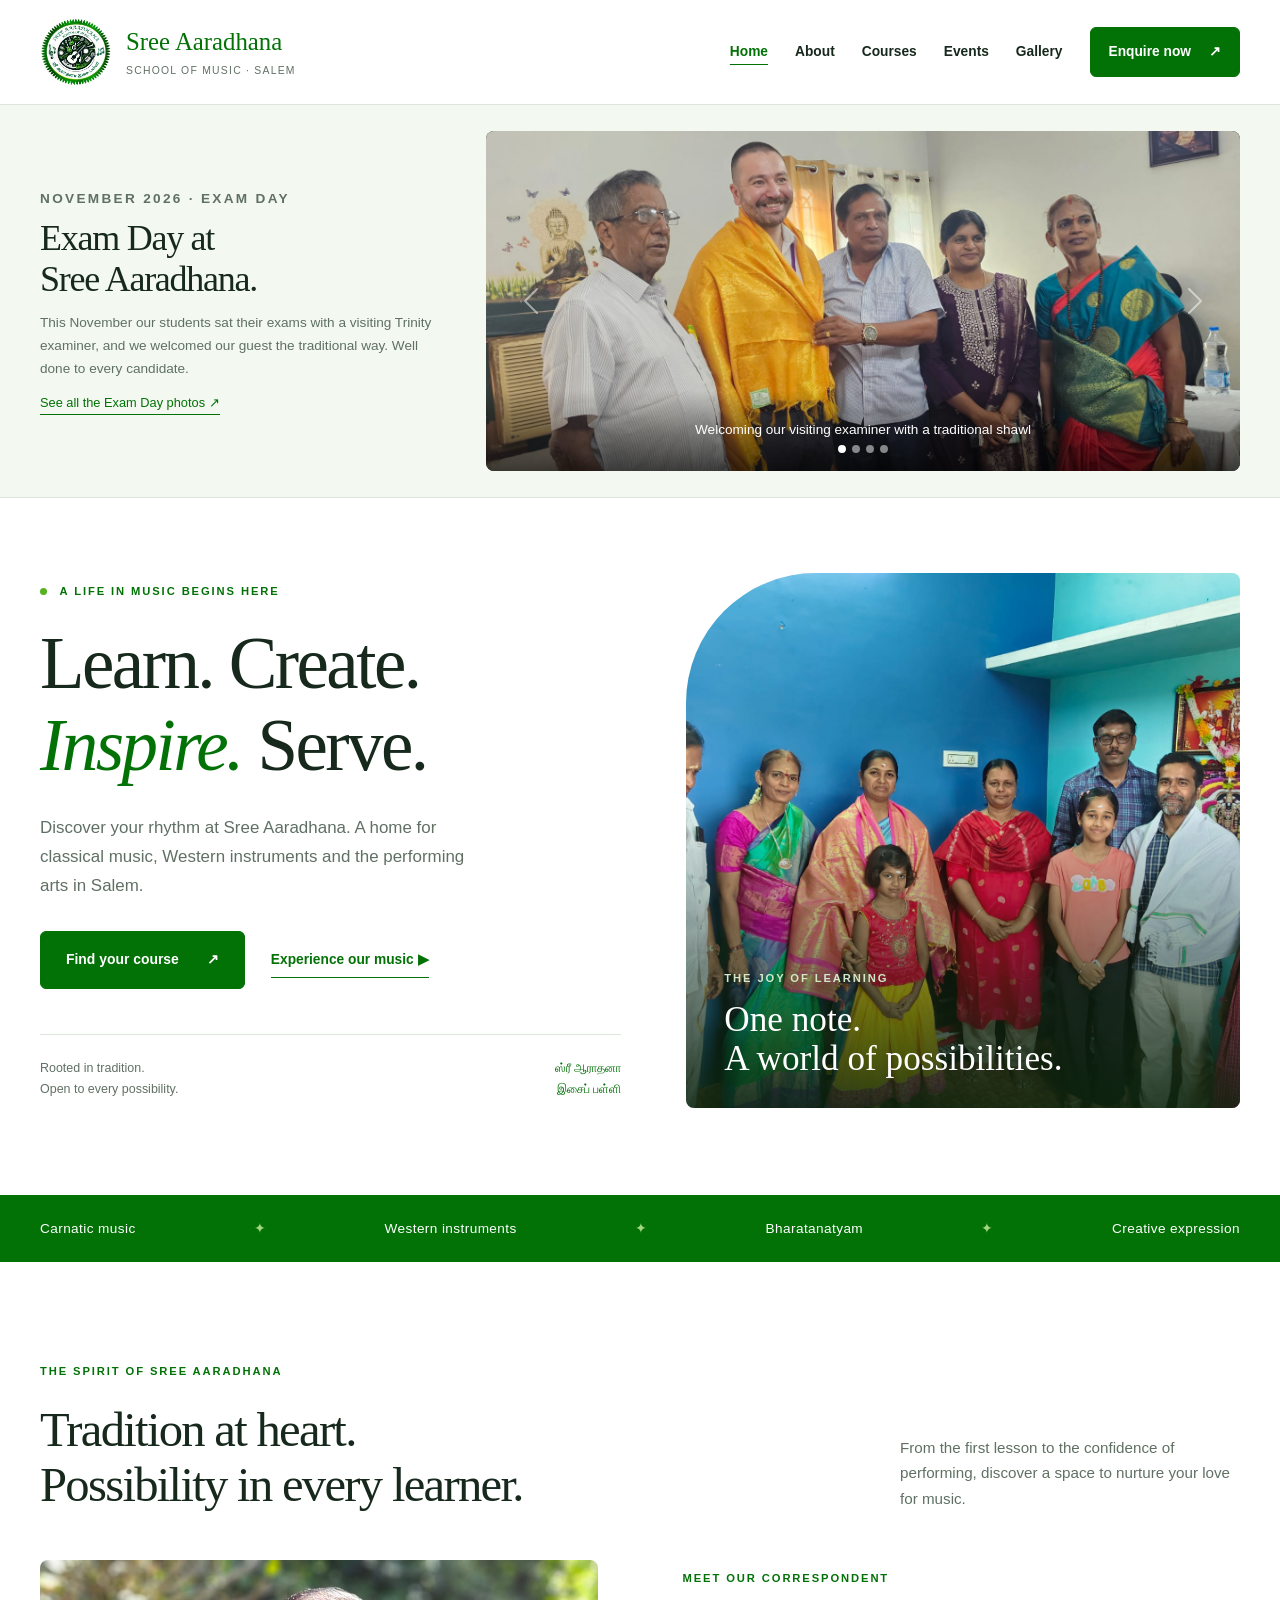
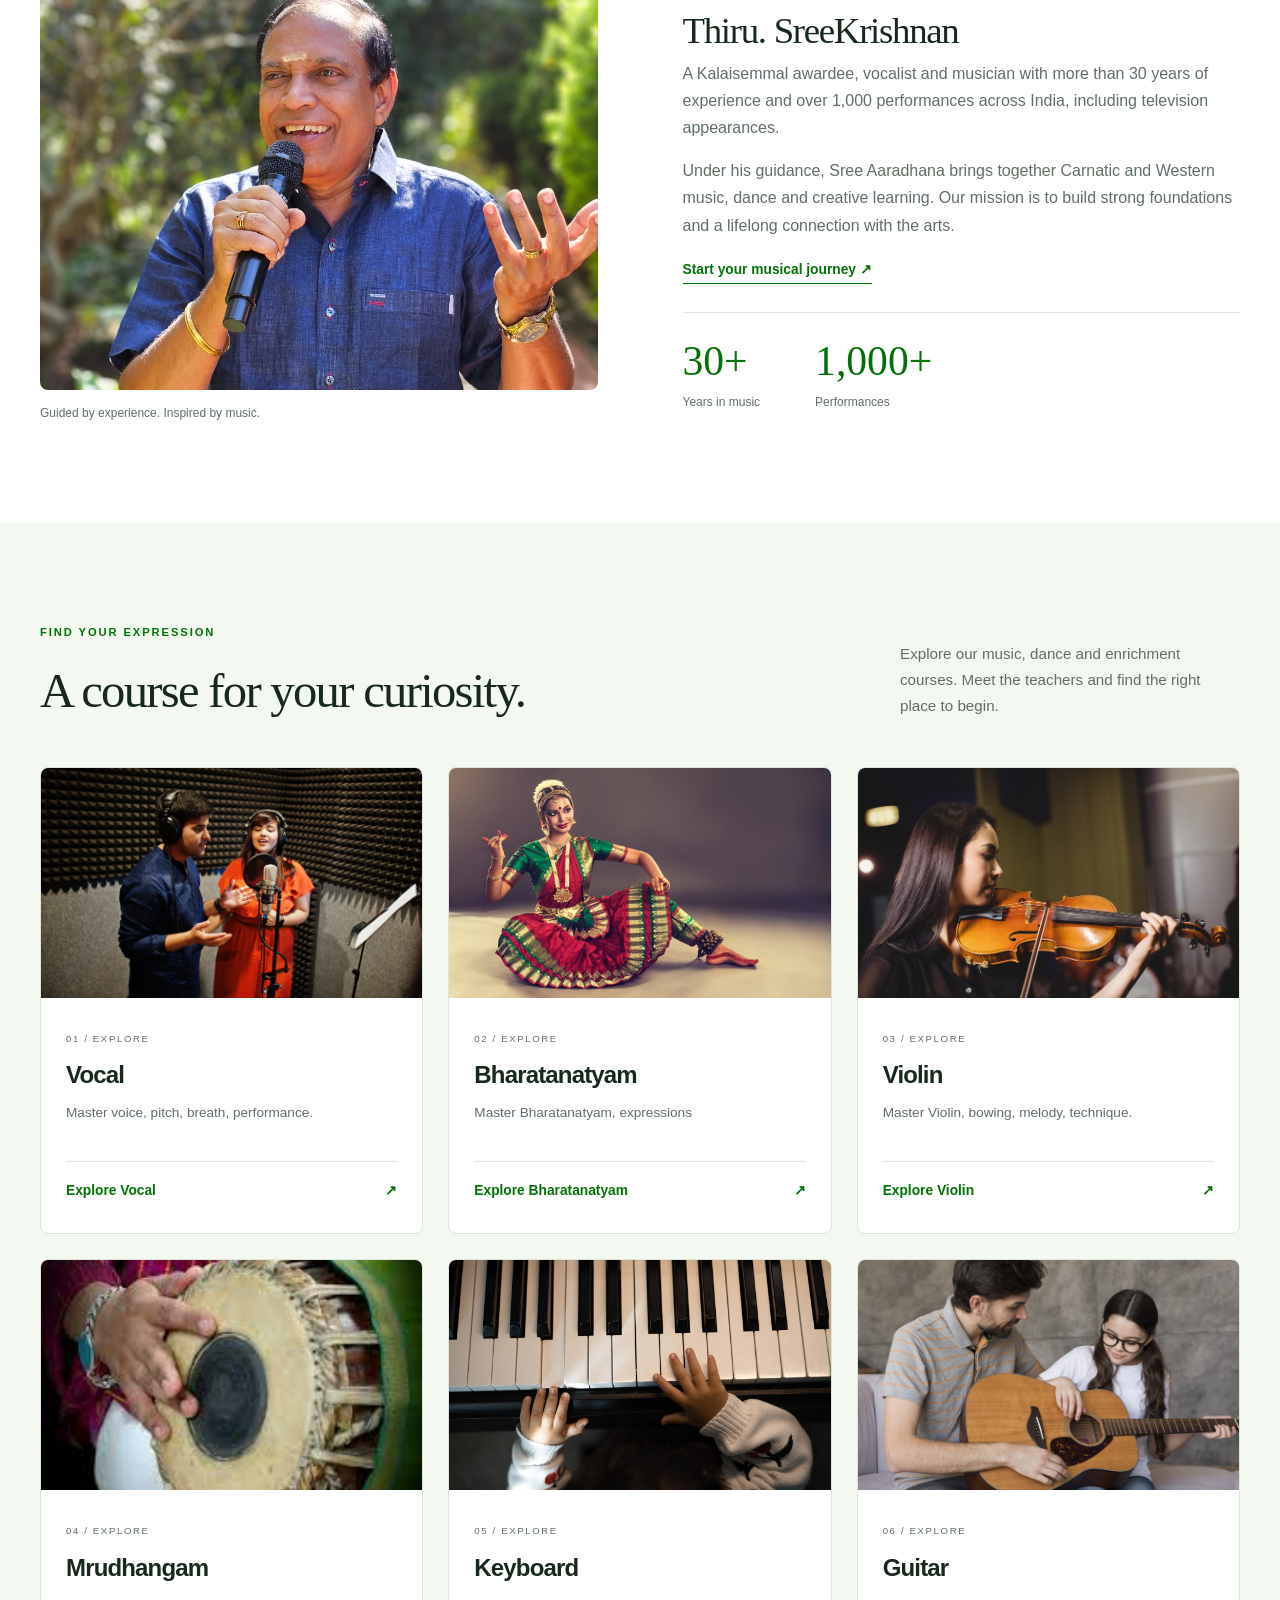
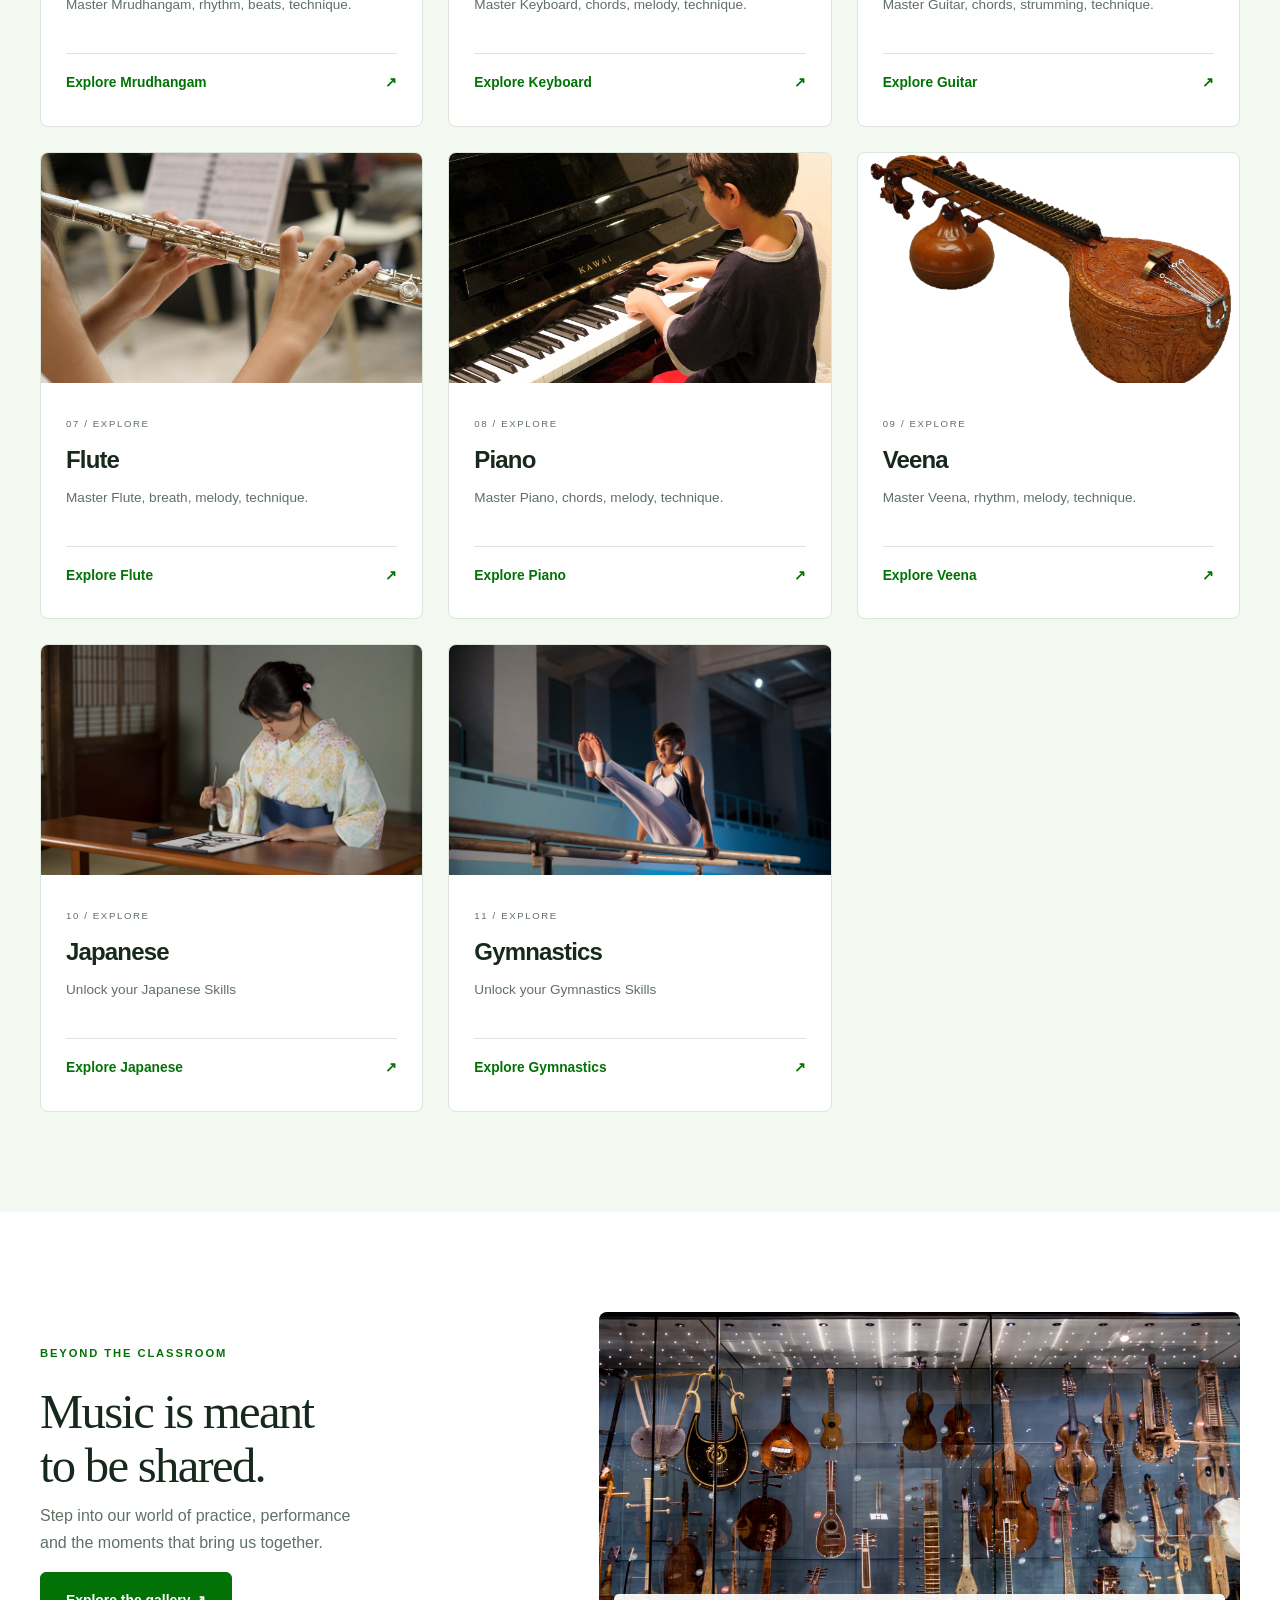
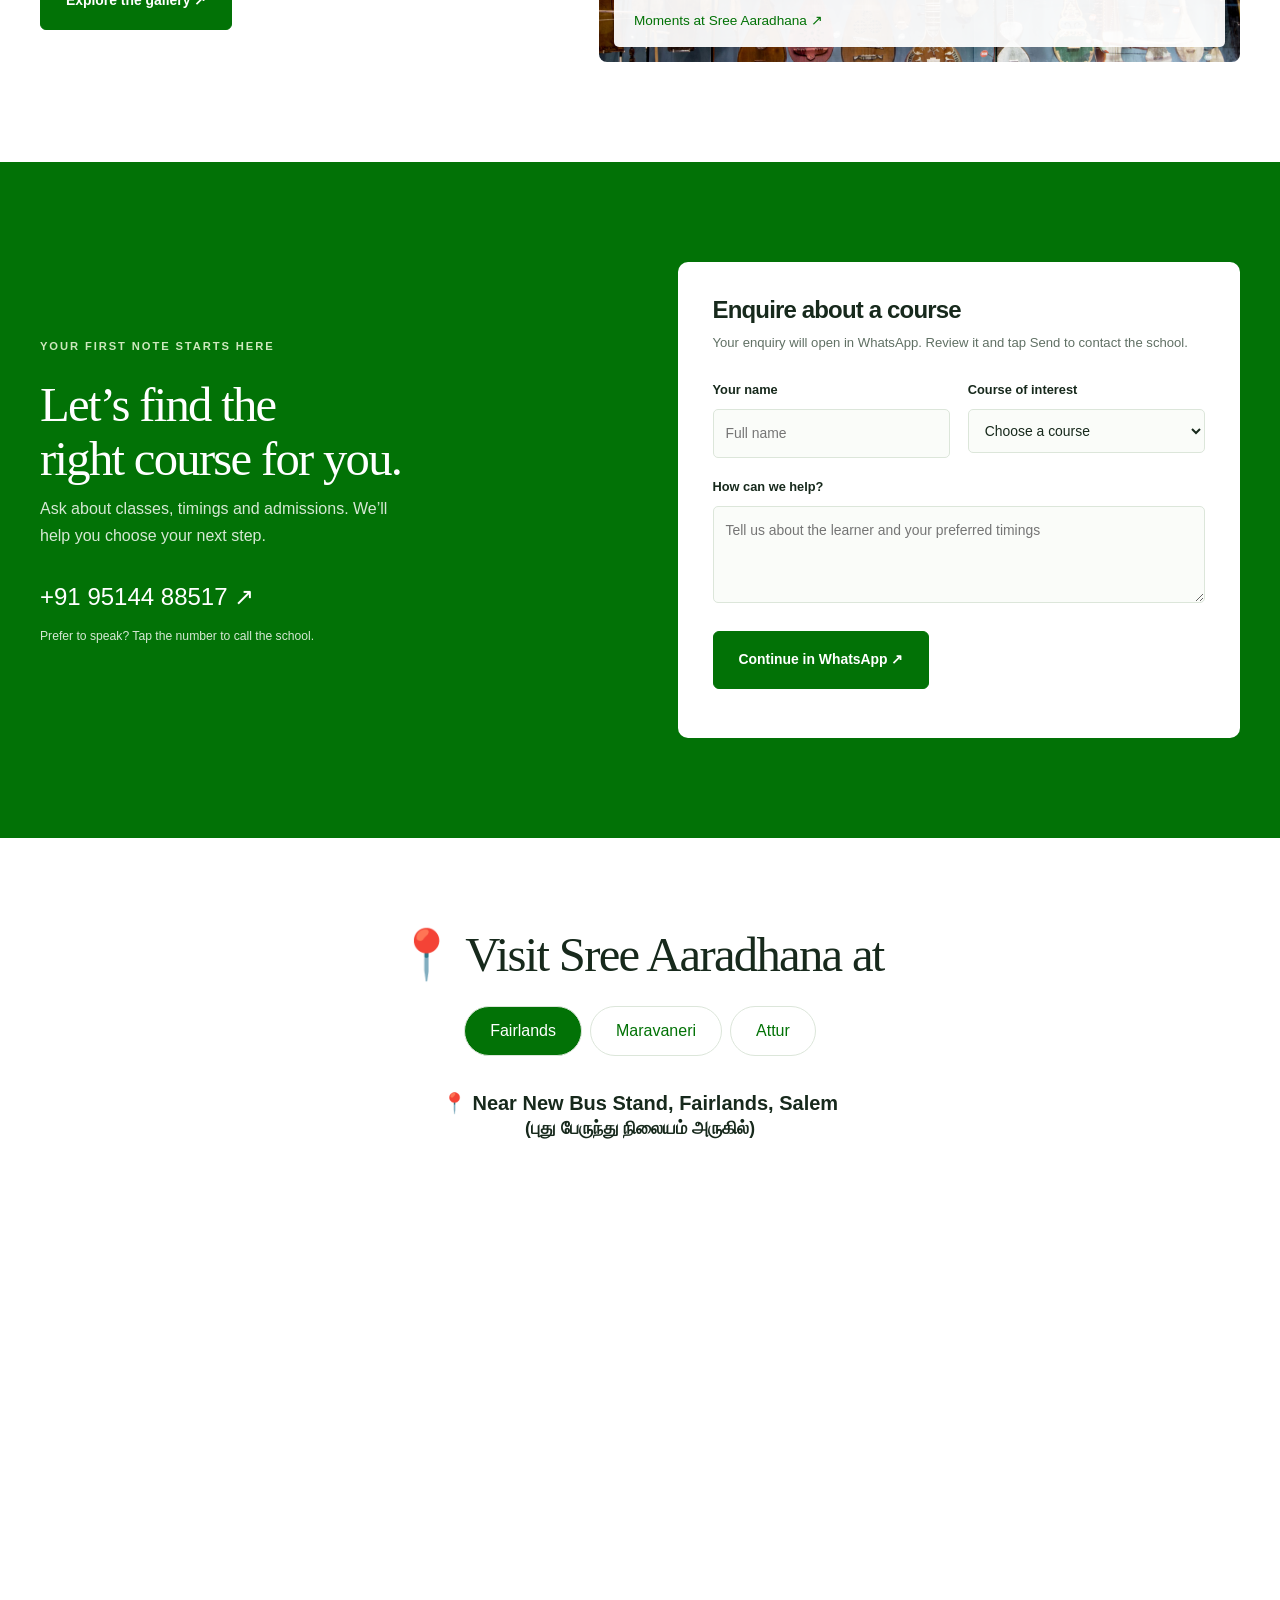
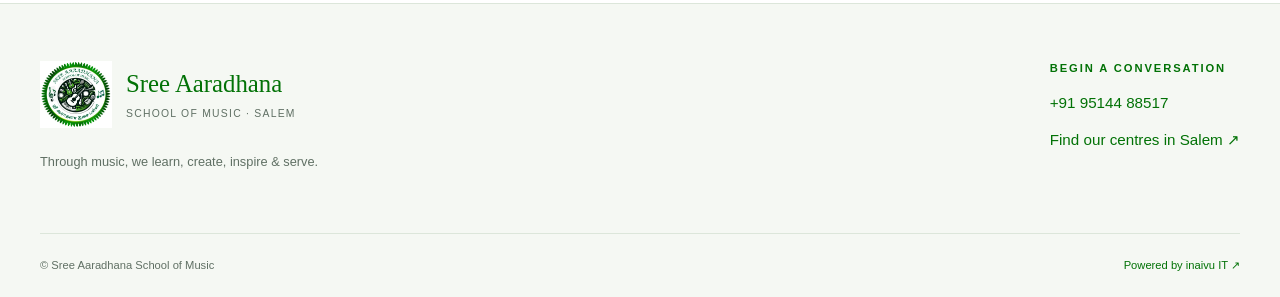
==== commit 026626c9: "Slide the Exam Day banner one photo at a time and remove unused images - Replace the four-photo grid" ====
--- a/index.html
+++ b/index.html
@@ -1,4 +1,4 @@
-<!doctype html><html lang="en"><head><meta charset="utf-8"><meta name="viewport" content="width=device-width,initial-scale=1"><title>Music, dance & creative learning in Salem | Sree Aaradhana School of Music</title><meta name="description" content="Explore Carnatic music, Western instruments, Bharatanatyam and creative learning at Sree Aaradhana School of Music, Salem."><meta name="theme-color" content="#027206"><link rel="icon" href="assets/images/Logo_10.ico"><link rel="stylesheet" href="https://cdn.jsdelivr.net/npm/bootstrap@5.3.3/dist/css/bootstrap.min.css"><link rel="stylesheet" href="assets/css/modern.css"></head><body><a class="skip-link" href="#main">Skip to content</a><header class="site-header"><div class="shell nav-wrap"><a href="index.html" class="brand"><img src="assets/images/academy-logo.jpeg" width="72" height="72" alt="Sree Aaradhana School of Music logo"><span>Sree Aaradhana<small>School of Music · Salem</small></span></a><button class="menu-toggle" aria-controls="site-nav" aria-expanded="false" aria-label="Open navigation">☰</button><nav id="site-nav" aria-label="Main navigation"><a href="index.html" aria-current="page">Home</a><a href="index.html#about">About</a><a href="index.html#courses">Courses</a><a href="event.html">Events</a><a href="gallery.html">Gallery</a><a class="button small" href="index.html#contact">Enquire now <span aria-hidden="true">↗</span></a></nav></div></header><main id="main"><section class="branch-announcement" aria-labelledby="exam-day-title"><div class="shell branch-wrap"><div><p class="eyebrow">November 2026 · Exam Day</p><h2 id="exam-day-title">Exam Day at<br>Sree Aaradhana.</h2><p>This November our students sat their exams with a visiting Trinity examiner, and we welcomed our guest the traditional way. Well done to every candidate.</p><div class="branch-links"><a href="gallery.html">See all the Exam Day photos ↗</a></div></div><div class="exam-banner"><button class="exam-photo" data-full-image="assets/images/gallery/exam-visit-01.jpg" data-caption="Welcoming our visiting examiner with a traditional shawl" aria-label="Enlarge: Welcoming our visiting examiner with a traditional shawl"><img src="assets/images/gallery/exam-visit-01.jpg" alt="Welcoming our visiting examiner with a traditional shawl" fetchpriority="high" width="1600" height="900"></button><button class="exam-photo" data-full-image="assets/images/gallery/exam-visit-02.jpg" data-caption="Our students gathered on exam day" aria-label="Enlarge: Our students gathered on exam day"><img src="assets/images/gallery/exam-visit-02.jpg" alt="Our students gathered on exam day" loading="lazy" width="1600" height="900"></button><button class="exam-photo" data-full-image="assets/images/gallery/exam-visit-03.jpg" data-caption="Students with the examiner at Sree Aaradhana" aria-label="Enlarge: Students with the examiner at Sree Aaradhana"><img src="assets/images/gallery/exam-visit-03.jpg" alt="Students with the examiner at Sree Aaradhana" loading="lazy" width="1600" height="900"></button><button class="exam-photo" data-full-image="assets/images/gallery/exam-visit-04.jpg" data-caption="Another group of candidates with the examiner" aria-label="Enlarge: Another group of candidates with the examiner"><img src="assets/images/gallery/exam-visit-04.jpg" alt="Another group of candidates with the examiner" loading="lazy" width="1600" height="900"></button></div></div></section><section class="hero shell"><div class="hero-copy"><p class="eyebrow"><span class="green-dot"></span> A life in music begins here</p><h1>Learn. Create.<br><em>Inspire.</em> Serve.</h1><p class="hero-description">Discover your rhythm at Sree Aaradhana. A home for classical music, Western instruments and the performing arts in Salem.</p><div class="actions"><a href="#courses" class="button">Find your course <span aria-hidden="true">↗</span></a><a class="text-link" href="gallery.html">Experience our music <span aria-hidden="true">▶</span></a></div><div class="hero-note"><span>Rooted in tradition.<br>Open to every possibility.</span><span lang="ta">ஸ்ரீ ஆராதனா<br>இசைப் பள்ளி</span></div></div><div class="hero-art"><img src="assets/images/gallery/celebration-04.jpeg" alt="Students and families celebrating together at Sree Aaradhana" fetchpriority="high" width="900" height="1050"><div class="hero-art-label"><span class="eyebrow">The joy of learning</span><p>One note.<br>A world of possibilities.</p></div></div></section><div class="discipline-strip"><div class="shell"><span>Carnatic music</span><span aria-hidden="true">✦</span><span>Western instruments</span><span aria-hidden="true">✦</span><span>Bharatanatyam</span><span aria-hidden="true">✦</span><span>Creative expression</span></div></div><section id="about" class="section shell"><div class="section-heading"><div><p class="eyebrow">The spirit of Sree Aaradhana</p><h2>Tradition at heart.<br>Possibility in every learner.</h2></div><p>From the first lesson to the confidence of performing, discover a space to nurture your love for music.</p></div><div class="about-grid"><div class="portrait"><img src="assets/images/ceo1.jpg" alt="SreeKrishnan, correspondent of Sree Aaradhana" loading="lazy" width="700" height="650"><span>Guided by experience. Inspired by music.</span></div><div class="about-copy"><p class="eyebrow">Meet our correspondent</p><h3>Thiru. SreeKrishnan</h3><p>A Kalaisemmal awardee, vocalist and musician with more than 30 years of experience and over 1,000 performances across India, including television appearances.</p><p>Under his guidance, Sree Aaradhana brings together Carnatic and Western music, dance and creative learning. Our mission is to build strong foundations and a lifelong connection with the arts.</p><a class="text-link" href="#contact">Start your musical journey ↗</a><div class="about-stats"><div><strong>30+</strong><span>Years in music</span></div><div><strong>1,000+</strong><span>Performances</span></div></div></div></div></section><section id="courses" class="section courses-section"><div class="shell"><div class="section-heading"><div><p class="eyebrow">Find your expression</p><h2>A course for your curiosity.</h2></div><p>Explore our music, dance and enrichment courses. Meet the teachers and find the right place to begin.</p></div><div class="course-grid"><article class="course-card"><img src="assets/images/vocal.jpg" alt="Vocal" loading="lazy" width="600" height="420"><div class="course-body"><span class="course-number">01 / EXPLORE</span><h3>Vocal</h3><p>Master voice, pitch, breath, performance.</p><button class="text-link" data-bs-toggle="modal" data-bs-target="#vocalCourseModal">Explore Vocal <span aria-hidden="true">↗</span></button></div></article><article class="course-card"><img src="assets/images/bhar1.jpg" alt="Bharatanatyam" loading="lazy" width="600" height="420"><div class="course-body"><span class="course-number">02 / EXPLORE</span><h3>Bharatanatyam</h3><p>Master Bharatanatyam, expressions</p><button class="text-link" data-bs-toggle="modal" data-bs-target="#bharatanatyamCourseModal">Explore Bharatanatyam <span aria-hidden="true">↗</span></button></div></article><article class="course-card"><img src="assets/images/violin.jpg" alt="Violin" loading="lazy" width="600" height="420"><div class="course-body"><span class="course-number">03 / EXPLORE</span><h3>Violin</h3><p>Master Violin, bowing, melody, technique.</p><button class="text-link" data-bs-toggle="modal" data-bs-target="#violinCourseModal">Explore Violin <span aria-hidden="true">↗</span></button></div></article><article class="course-card"><img src="assets/images/drum.jpeg" alt="Mrudhangam" loading="lazy" width="600" height="420"><div class="course-body"><span class="course-number">04 / EXPLORE</span><h3>Mrudhangam</h3><p>Master Mrudhangam, rhythm, beats, technique.</p><button class="text-link" data-bs-toggle="modal" data-bs-target="#mridangamCourseModal">Explore Mrudhangam <span aria-hidden="true">↗</span></button></div></article><article class="course-card"><img src="assets/images/keyboard.jpg" alt="Keyboard" loading="lazy" width="600" height="420"><div class="course-body"><span class="course-number">05 / EXPLORE</span><h3>Keyboard</h3><p>Master Keyboard, chords, melody, technique.</p><button class="text-link" data-bs-toggle="modal" data-bs-target="#keyboardCourseModal">Explore Keyboard <span aria-hidden="true">↗</span></button></div></article><article class="course-card"><img src="assets/images/guitar.jpg" alt="Guitar" loading="lazy" width="600" height="420"><div class="course-body"><span class="course-number">06 / EXPLORE</span><h3>Guitar</h3><p>Master Guitar, chords, strumming, technique.</p><button class="text-link" data-bs-toggle="modal" data-bs-target="#guitarCourseModal">Explore Guitar <span aria-hidden="true">↗</span></button></div></article><article class="course-card"><img src="assets/images/flute.jpg" alt="Flute" loading="lazy" width="600" height="420"><div class="course-body"><span class="course-number">07 / EXPLORE</span><h3>Flute</h3><p>Master Flute, breath, melody, technique.</p><button class="text-link" data-bs-toggle="modal" data-bs-target="#fluteCourseModal">Explore Flute <span aria-hidden="true">↗</span></button></div></article><article class="course-card"><img src="assets/images/piano.jpg" alt="Piano" loading="lazy" width="600" height="420"><div class="course-body"><span class="course-number">08 / EXPLORE</span><h3>Piano</h3><p>Master Piano, chords, melody, technique.</p><button class="text-link" data-bs-toggle="modal" data-bs-target="#pianoCourseModal">Explore Piano <span aria-hidden="true">↗</span></button></div></article><article class="course-card"><img src="assets/images/Veena.png" alt="Veena" loading="lazy" width="600" height="420"><div class="course-body"><span class="course-number">09 / EXPLORE</span><h3>Veena</h3><p>Master Veena, rhythm, melody, technique.</p><button class="text-link" data-bs-toggle="modal" data-bs-target="#veenaCourseModal">Explore Veena <span aria-hidden="true">↗</span></button></div></article><article class="course-card"><img src="assets/images/japenese_learning.jpg" alt="Japanese" loading="lazy" width="600" height="420"><div class="course-body"><span class="course-number">10 / EXPLORE</span><h3>Japanese</h3><p>Unlock your Japanese Skills</p><button class="text-link" data-bs-toggle="modal" data-bs-target="#japaneseCourseModal">Explore Japanese <span aria-hidden="true">↗</span></button></div></article><article class="course-card"><img src="assets/images/gymnasticks.jpg" alt="Gymnastics" loading="lazy" width="600" height="420"><div class="course-body"><span class="course-number">11 / EXPLORE</span><h3>Gymnastics</h3><p>Unlock your Gymnastics Skills</p><button class="text-link" data-bs-toggle="modal" data-bs-target="#gymnasticsCourseModal">Explore Gymnastics <span aria-hidden="true">↗</span></button></div></article></div></div></section><section class="section shell gallery-preview"><div><p class="eyebrow">Beyond the classroom</p><h2>Music is meant<br>to be shared.</h2><p>Step into our world of practice, performance and the moments that bring us together.</p><a class="button" href="gallery.html">Explore the gallery ↗</a></div><a class="preview-image" href="gallery.html"><img src="assets/images/MusicGallery.jpg" alt="Explore the Sree Aaradhana music gallery" loading="lazy" width="800" height="500"><span>Moments at Sree Aaradhana ↗</span></a></section><section id="contact" class="section contact-section"><div class="shell contact-grid"><div><p class="eyebrow">Your first note starts here</p><h2>Let’s find the<br>right course for you.</h2><p>Ask about classes, timings and admissions. We’ll help you choose your next step.</p><a class="contact-phone" href="tel:+919514488517">+91 95144 88517 ↗</a><p class="contact-note">Prefer to speak? Tap the number to call the school.</p></div><form id="contactForm"><h3>Enquire about a course</h3><p>Your enquiry will open in WhatsApp. Review it and tap Send to contact the school.</p><div class="form-grid"><div><label for="name">Your name</label><input id="name" name="name" autocomplete="name" maxlength="100" required placeholder="Full name"></div><div><label for="subject">Course of interest</label><select id="subject" name="subject" required><option value="">Choose a course</option><option>Vocal</option><option>Bharatanatyam</option><option>Violin</option><option>Mrudhangam</option><option>Keyboard</option><option>Guitar</option><option>Flute</option><option>Piano</option><option>Veena</option><option>Japanese</option><option>Gymnastics</option><option>Help me choose</option></select></div></div><label for="message">How can we help?</label><textarea id="message" name="message" rows="3" maxlength="1500" required placeholder="Tell us about the learner and your preferred timings"></textarea><button class="button" type="submit">Continue in WhatsApp ↗</button><p id="form-status" role="status"></p><noscript>Please call +91 95144 88517 to enquire.</noscript></form></div></section><section id="map" class="py-5">
+<!doctype html><html lang="en"><head><meta charset="utf-8"><meta name="viewport" content="width=device-width,initial-scale=1"><title>Music, dance & creative learning in Salem | Sree Aaradhana School of Music</title><meta name="description" content="Explore Carnatic music, Western instruments, Bharatanatyam and creative learning at Sree Aaradhana School of Music, Salem."><meta name="theme-color" content="#027206"><link rel="icon" href="assets/images/Logo_10.ico"><link rel="stylesheet" href="https://cdn.jsdelivr.net/npm/bootstrap@5.3.3/dist/css/bootstrap.min.css"><link rel="stylesheet" href="assets/css/modern.css"></head><body><a class="skip-link" href="#main">Skip to content</a><header class="site-header"><div class="shell nav-wrap"><a href="index.html" class="brand"><img src="assets/images/academy-logo.jpeg" width="72" height="72" alt="Sree Aaradhana School of Music logo"><span>Sree Aaradhana<small>School of Music · Salem</small></span></a><button class="menu-toggle" aria-controls="site-nav" aria-expanded="false" aria-label="Open navigation">☰</button><nav id="site-nav" aria-label="Main navigation"><a href="index.html" aria-current="page">Home</a><a href="index.html#about">About</a><a href="index.html#courses">Courses</a><a href="event.html">Events</a><a href="gallery.html">Gallery</a><a class="button small" href="index.html#contact">Enquire now <span aria-hidden="true">↗</span></a></nav></div></header><main id="main"><section class="branch-announcement" aria-labelledby="exam-day-title"><div class="shell branch-wrap"><div><p class="eyebrow">November 2026 · Exam Day</p><h2 id="exam-day-title">Exam Day at<br>Sree Aaradhana.</h2><p>This November our students sat their exams with a visiting Trinity examiner, and we welcomed our guest the traditional way. Well done to every candidate.</p><div class="branch-links"><a href="gallery.html">See all the Exam Day photos ↗</a></div></div><div id="examCarousel" class="carousel slide carousel-fade exam-banner" data-bs-ride="carousel" data-bs-interval="4000" aria-label="Exam Day photographs"><div class="carousel-indicators"><button type="button" data-bs-target="#examCarousel" data-bs-slide-to="0" class="active" aria-current="true" aria-label="Show photo 1"></button><button type="button" data-bs-target="#examCarousel" data-bs-slide-to="1" aria-label="Show photo 2"></button><button type="button" data-bs-target="#examCarousel" data-bs-slide-to="2" aria-label="Show photo 3"></button><button type="button" data-bs-target="#examCarousel" data-bs-slide-to="3" aria-label="Show photo 4"></button></div><div class="carousel-inner"><div class="carousel-item active"><button class="exam-photo" data-full-image="assets/images/gallery/exam-visit-01.jpg" data-caption="Welcoming our visiting examiner with a traditional shawl" aria-label="Enlarge: Welcoming our visiting examiner with a traditional shawl"><img src="assets/images/gallery/exam-visit-01.jpg" alt="Welcoming our visiting examiner with a traditional shawl" fetchpriority="high" width="1600" height="900"></button><p class="exam-caption">Welcoming our visiting examiner with a traditional shawl</p></div><div class="carousel-item"><button class="exam-photo" data-full-image="assets/images/gallery/exam-visit-02.jpg" data-caption="Our students gathered on exam day" aria-label="Enlarge: Our students gathered on exam day"><img src="assets/images/gallery/exam-visit-02.jpg" alt="Our students gathered on exam day" loading="lazy" width="1600" height="900"></button><p class="exam-caption">Our students gathered on exam day</p></div><div class="carousel-item"><button class="exam-photo" data-full-image="assets/images/gallery/exam-visit-03.jpg" data-caption="Students with the examiner at Sree Aaradhana" aria-label="Enlarge: Students with the examiner at Sree Aaradhana"><img src="assets/images/gallery/exam-visit-03.jpg" alt="Students with the examiner at Sree Aaradhana" loading="lazy" width="1600" height="900"></button><p class="exam-caption">Students with the examiner at Sree Aaradhana</p></div><div class="carousel-item"><button class="exam-photo" data-full-image="assets/images/gallery/exam-visit-04.jpg" data-caption="Another group of candidates with the examiner" aria-label="Enlarge: Another group of candidates with the examiner"><img src="assets/images/gallery/exam-visit-04.jpg" alt="Another group of candidates with the examiner" loading="lazy" width="1600" height="900"></button><p class="exam-caption">Another group of candidates with the examiner</p></div></div><button class="carousel-control-prev" type="button" data-bs-target="#examCarousel" data-bs-slide="prev"><span class="carousel-control-prev-icon" aria-hidden="true"></span><span class="visually-hidden">Previous photo</span></button><button class="carousel-control-next" type="button" data-bs-target="#examCarousel" data-bs-slide="next"><span class="carousel-control-next-icon" aria-hidden="true"></span><span class="visually-hidden">Next photo</span></button></div></div></section><section class="hero shell"><div class="hero-copy"><p class="eyebrow"><span class="green-dot"></span> A life in music begins here</p><h1>Learn. Create.<br><em>Inspire.</em> Serve.</h1><p class="hero-description">Discover your rhythm at Sree Aaradhana. A home for classical music, Western instruments and the performing arts in Salem.</p><div class="actions"><a href="#courses" class="button">Find your course <span aria-hidden="true">↗</span></a><a class="text-link" href="gallery.html">Experience our music <span aria-hidden="true">▶</span></a></div><div class="hero-note"><span>Rooted in tradition.<br>Open to every possibility.</span><span lang="ta">ஸ்ரீ ஆராதனா<br>இசைப் பள்ளி</span></div></div><div class="hero-art"><img src="assets/images/gallery/celebration-04.jpeg" alt="Students and families celebrating together at Sree Aaradhana" fetchpriority="high" width="900" height="1050"><div class="hero-art-label"><span class="eyebrow">The joy of learning</span><p>One note.<br>A world of possibilities.</p></div></div></section><div class="discipline-strip"><div class="shell"><span>Carnatic music</span><span aria-hidden="true">✦</span><span>Western instruments</span><span aria-hidden="true">✦</span><span>Bharatanatyam</span><span aria-hidden="true">✦</span><span>Creative expression</span></div></div><section id="about" class="section shell"><div class="section-heading"><div><p class="eyebrow">The spirit of Sree Aaradhana</p><h2>Tradition at heart.<br>Possibility in every learner.</h2></div><p>From the first lesson to the confidence of performing, discover a space to nurture your love for music.</p></div><div class="about-grid"><div class="portrait"><img src="assets/images/ceo1.jpg" alt="SreeKrishnan, correspondent of Sree Aaradhana" loading="lazy" width="700" height="650"><span>Guided by experience. Inspired by music.</span></div><div class="about-copy"><p class="eyebrow">Meet our correspondent</p><h3>Thiru. SreeKrishnan</h3><p>A Kalaisemmal awardee, vocalist and musician with more than 30 years of experience and over 1,000 performances across India, including television appearances.</p><p>Under his guidance, Sree Aaradhana brings together Carnatic and Western music, dance and creative learning. Our mission is to build strong foundations and a lifelong connection with the arts.</p><a class="text-link" href="#contact">Start your musical journey ↗</a><div class="about-stats"><div><strong>30+</strong><span>Years in music</span></div><div><strong>1,000+</strong><span>Performances</span></div></div></div></div></section><section id="courses" class="section courses-section"><div class="shell"><div class="section-heading"><div><p class="eyebrow">Find your expression</p><h2>A course for your curiosity.</h2></div><p>Explore our music, dance and enrichment courses. Meet the teachers and find the right place to begin.</p></div><div class="course-grid"><article class="course-card"><img src="assets/images/vocal.jpg" alt="Vocal" loading="lazy" width="600" height="420"><div class="course-body"><span class="course-number">01 / EXPLORE</span><h3>Vocal</h3><p>Master voice, pitch, breath, performance.</p><button class="text-link" data-bs-toggle="modal" data-bs-target="#vocalCourseModal">Explore Vocal <span aria-hidden="true">↗</span></button></div></article><article class="course-card"><img src="assets/images/bhar1.jpg" alt="Bharatanatyam" loading="lazy" width="600" height="420"><div class="course-body"><span class="course-number">02 / EXPLORE</span><h3>Bharatanatyam</h3><p>Master Bharatanatyam, expressions</p><button class="text-link" data-bs-toggle="modal" data-bs-target="#bharatanatyamCourseModal">Explore Bharatanatyam <span aria-hidden="true">↗</span></button></div></article><article class="course-card"><img src="assets/images/violin.jpg" alt="Violin" loading="lazy" width="600" height="420"><div class="course-body"><span class="course-number">03 / EXPLORE</span><h3>Violin</h3><p>Master Violin, bowing, melody, technique.</p><button class="text-link" data-bs-toggle="modal" data-bs-target="#violinCourseModal">Explore Violin <span aria-hidden="true">↗</span></button></div></article><article class="course-card"><img src="assets/images/drum.jpeg" alt="Mrudhangam" loading="lazy" width="600" height="420"><div class="course-body"><span class="course-number">04 / EXPLORE</span><h3>Mrudhangam</h3><p>Master Mrudhangam, rhythm, beats, technique.</p><button class="text-link" data-bs-toggle="modal" data-bs-target="#mridangamCourseModal">Explore Mrudhangam <span aria-hidden="true">↗</span></button></div></article><article class="course-card"><img src="assets/images/keyboard.jpg" alt="Keyboard" loading="lazy" width="600" height="420"><div class="course-body"><span class="course-number">05 / EXPLORE</span><h3>Keyboard</h3><p>Master Keyboard, chords, melody, technique.</p><button class="text-link" data-bs-toggle="modal" data-bs-target="#keyboardCourseModal">Explore Keyboard <span aria-hidden="true">↗</span></button></div></article><article class="course-card"><img src="assets/images/guitar.jpg" alt="Guitar" loading="lazy" width="600" height="420"><div class="course-body"><span class="course-number">06 / EXPLORE</span><h3>Guitar</h3><p>Master Guitar, chords, strumming, technique.</p><button class="text-link" data-bs-toggle="modal" data-bs-target="#guitarCourseModal">Explore Guitar <span aria-hidden="true">↗</span></button></div></article><article class="course-card"><img src="assets/images/flute.jpg" alt="Flute" loading="lazy" width="600" height="420"><div class="course-body"><span class="course-number">07 / EXPLORE</span><h3>Flute</h3><p>Master Flute, breath, melody, technique.</p><button class="text-link" data-bs-toggle="modal" data-bs-target="#fluteCourseModal">Explore Flute <span aria-hidden="true">↗</span></button></div></article><article class="course-card"><img src="assets/images/piano.jpg" alt="Piano" loading="lazy" width="600" height="420"><div class="course-body"><span class="course-number">08 / EXPLORE</span><h3>Piano</h3><p>Master Piano, chords, melody, technique.</p><button class="text-link" data-bs-toggle="modal" data-bs-target="#pianoCourseModal">Explore Piano <span aria-hidden="true">↗</span></button></div></article><article class="course-card"><img src="assets/images/Veena.png" alt="Veena" loading="lazy" width="600" height="420"><div class="course-body"><span class="course-number">09 / EXPLORE</span><h3>Veena</h3><p>Master Veena, rhythm, melody, technique.</p><button class="text-link" data-bs-toggle="modal" data-bs-target="#veenaCourseModal">Explore Veena <span aria-hidden="true">↗</span></button></div></article><article class="course-card"><img src="assets/images/japenese_learning.jpg" alt="Japanese" loading="lazy" width="600" height="420"><div class="course-body"><span class="course-number">10 / EXPLORE</span><h3>Japanese</h3><p>Unlock your Japanese Skills</p><button class="text-link" data-bs-toggle="modal" data-bs-target="#japaneseCourseModal">Explore Japanese <span aria-hidden="true">↗</span></button></div></article><article class="course-card"><img src="assets/images/gymnasticks.jpg" alt="Gymnastics" loading="lazy" width="600" height="420"><div class="course-body"><span class="course-number">11 / EXPLORE</span><h3>Gymnastics</h3><p>Unlock your Gymnastics Skills</p><button class="text-link" data-bs-toggle="modal" data-bs-target="#gymnasticsCourseModal">Explore Gymnastics <span aria-hidden="true">↗</span></button></div></article></div></div></section><section class="section shell gallery-preview"><div><p class="eyebrow">Beyond the classroom</p><h2>Music is meant<br>to be shared.</h2><p>Step into our world of practice, performance and the moments that bring us together.</p><a class="button" href="gallery.html">Explore the gallery ↗</a></div><a class="preview-image" href="gallery.html"><img src="assets/images/MusicGallery.jpg" alt="Explore the Sree Aaradhana music gallery" loading="lazy" width="800" height="500"><span>Moments at Sree Aaradhana ↗</span></a></section><section id="contact" class="section contact-section"><div class="shell contact-grid"><div><p class="eyebrow">Your first note starts here</p><h2>Let’s find the<br>right course for you.</h2><p>Ask about classes, timings and admissions. We’ll help you choose your next step.</p><a class="contact-phone" href="tel:+919514488517">+91 95144 88517 ↗</a><p class="contact-note">Prefer to speak? Tap the number to call the school.</p></div><form id="contactForm"><h3>Enquire about a course</h3><p>Your enquiry will open in WhatsApp. Review it and tap Send to contact the school.</p><div class="form-grid"><div><label for="name">Your name</label><input id="name" name="name" autocomplete="name" maxlength="100" required placeholder="Full name"></div><div><label for="subject">Course of interest</label><select id="subject" name="subject" required><option value="">Choose a course</option><option>Vocal</option><option>Bharatanatyam</option><option>Violin</option><option>Mrudhangam</option><option>Keyboard</option><option>Guitar</option><option>Flute</option><option>Piano</option><option>Veena</option><option>Japanese</option><option>Gymnastics</option><option>Help me choose</option></select></div></div><label for="message">How can we help?</label><textarea id="message" name="message" rows="3" maxlength="1500" required placeholder="Tell us about the learner and your preferred timings"></textarea><button class="button" type="submit">Continue in WhatsApp ↗</button><p id="form-status" role="status"></p><noscript>Please call +91 95144 88517 to enquire.</noscript></form></div></section><section id="map" class="py-5">
     <div class="container">
 
         <h2 class="text-center fw-bold mb-4">📍 Visit Sree Aaradhana at</h2>
@@ -143,6 +143,17 @@
                             </p>
                         </div>
                     </div>
+
+                    <hr class="theme-divider">
+
+                    <!-- Guru Section -->
+                    <div class="text-center guru-section">
+                        <h3 class="theme-title">Meet Our Guru</h3>
+                        <div class="guru-image-wrapper">
+                            <img src="assets/images/bharatanatyam-teacher.jpeg" class="guru-image" style="object-position:center top" alt="Our Bharatanatyam guru" loading="lazy">
+                        </div>
+                        <h5 class="guru-name">Bharatanatyam Guru</h5>
+                    </div>
                 </div>
             </div>
         </div>
@@ -537,7 +548,7 @@
                     <div class="text-center guru-section">
                         <h3 class="theme-title">Meet Our Guru</h3>
                         <div class="guru-image-wrapper">
-                            <img src="assets/images/japaneseteacher.jpeg" class="guru-image" alt="Course instructor" loading="lazy">
+                            <img src="assets/images/gymnastics-coach.jpeg" class="guru-image" alt="Mr. M.G. Dathatri, Chief Gymnastic Coach" loading="lazy">
                         </div>
                         <h5 class="guru-name">Mr.M.G.Dathatri,B.A.NIS - Chief Gymnastic Coach</h5>
                         <p class="theme-text">
--- a/assets/css/modern.css
+++ b/assets/css/modern.css
@@ -1,3 +1,3 @@
 :root{--green:#027206;--leaf:#56b121;--ink:#17291c;--muted:#607064;--pale:#f3f8f0;--line:#dce6da;--white:#fff}*{box-sizing:border-box}html{scroll-behavior:smooth;scroll-padding-top:110px}body{margin:0;color:var(--ink);background:#fff;font:16px/1.7 'Segoe UI',Arial,sans-serif}img{max-width:100%;height:auto}a{color:var(--green);text-decoration:none}button,input,textarea,select{font:inherit}button,a,input,textarea,select{-webkit-tap-highlight-color:transparent}a:focus-visible,button:focus-visible,input:focus-visible,select:focus-visible,textarea:focus-visible{outline:3px solid var(--leaf);outline-offset:5px}h1,h2,h3,p{margin-top:0}h1,h2,h3{line-height:1.12;letter-spacing:-.035em}h1,h2{font-family:Georgia,'Times New Roman',serif;font-weight:400}h1{font-size:clamp(3.1rem,5.7vw,5.6rem)}h2{font-size:clamp(2.2rem,3.8vw,3.65rem)}h3{font-size:1.5rem;font-weight:600}em{font-weight:400;color:var(--green)}.shell{width:min(1240px,calc(100% - 80px));margin-inline:auto}.section{padding-block:100px}.eyebrow{display:block;font-size:.7rem;font-weight:700;letter-spacing:.17em;text-transform:uppercase;color:var(--green);margin-bottom:22px}.site-header{background:#fffffff5;border-bottom:1px solid var(--line);position:sticky;top:0;z-index:1030;backdrop-filter:blur(16px)}.nav-wrap{display:flex;justify-content:space-between;align-items:center;gap:28px;min-height:104px}.brand{display:flex;align-items:center;gap:14px;flex-shrink:0;color:var(--green)}.brand img{object-fit:contain;width:72px;height:72px}.brand>span{font-family:Georgia,serif;font-size:1.55rem;line-height:1.25}.brand small{display:block;font-family:'Segoe UI',sans-serif;font-size:.65rem;letter-spacing:.12em;text-transform:uppercase;color:var(--muted);margin-top:7px}#site-nav{display:flex;align-items:center;gap:27px}#site-nav>a{font-size:.86rem;color:var(--ink);font-weight:600}#site-nav>a[aria-current]{color:var(--green);text-decoration:underline;text-underline-offset:8px}#site-nav>a:hover{color:var(--green)}.menu-toggle{display:none}.button{display:inline-flex;justify-content:center;align-items:center;gap:28px;padding:16px 25px;border:1px solid var(--green);border-radius:6px;background:var(--green);color:white!important;font-size:.87rem;font-weight:600;cursor:pointer;transition:background .2s,transform .2s}.button:hover{background:#045407;transform:translateY(-2px)}.button.small{padding:12px 18px;gap:18px}.text-link{background:none;border:0;border-bottom:1px solid var(--green);padding:6px 0;color:var(--green);font-size:.86rem;font-weight:600;cursor:pointer}.hero{display:grid;grid-template-columns:1.05fr 1fr;gap:65px;align-items:center;padding-block:64px 75px}.hero-copy{padding-block:20px}.hero-description{max-width:450px;color:var(--muted);margin:28px 0 30px;font-size:1.06rem}.actions{display:flex;align-items:center;gap:26px;flex-wrap:wrap}.green-dot{display:inline-block;width:7px;height:7px;border-radius:50%;background:var(--leaf);margin-right:8px}.hero-note{border-top:1px solid var(--line);margin-top:45px;padding-top:23px;display:flex;justify-content:space-between;gap:20px;font-size:.78rem;color:var(--muted)}.hero-note [lang]{color:var(--green);text-align:right}.hero-art{position:relative;border-radius:130px 8px 8px 8px;overflow:hidden;min-height:535px;background:#e7eee3}.hero-art>img{position:absolute;width:100%;height:100%;inset:0;object-fit:cover}.hero-art:after{content:'';position:absolute;inset:0;background:linear-gradient(transparent 40%,#0a230bdd)}.hero-art-label{position:absolute;z-index:1;bottom:30px;left:38px;color:white}.hero-art-label .eyebrow{color:#d2e8c6;margin-bottom:12px}.hero-art-label p{font-family:Georgia,serif;font-size:2.2rem;line-height:1.12;margin:0}.discipline-strip{background:var(--green);color:white}.discipline-strip>.shell{display:flex;justify-content:space-between;gap:22px;flex-wrap:wrap;padding-block:22px;font-size:.85rem;letter-spacing:.03em}.discipline-strip [aria-hidden]{color:#a2d77e}.section-heading{display:flex;align-items:end;justify-content:space-between;gap:55px;margin-bottom:48px}.section-heading h2{margin-bottom:0}.section-heading>p{max-width:340px;color:var(--muted);font-size:.95rem;margin:0}.about-grid{display:grid;grid-template-columns:1fr 1fr;gap:85px;align-items:center}.portrait img{width:100%;height:430px;object-fit:cover;border-radius:8px}.portrait>span{display:block;font-size:.75rem;color:var(--muted);margin-top:13px}.about-copy h3{font-family:Georgia,serif;font-size:2.3rem;font-weight:400}.about-copy>p:not(.eyebrow){color:var(--muted)}.about-stats{display:flex;gap:55px;border-top:1px solid var(--line);padding-top:24px;margin-top:30px}.about-stats strong{display:block;font-family:Georgia,serif;font-weight:400;font-size:2.6rem;color:var(--green);line-height:1.2}.about-stats span{font-size:.75rem;color:var(--muted)}.courses-section{background:var(--pale)}.course-grid{display:grid;grid-template-columns:repeat(3,1fr);gap:25px}.course-card{background:white;border:1px solid var(--line);border-radius:8px;overflow:hidden;transition:transform .2s,box-shadow .2s}.course-card:hover{transform:translateY(-5px);box-shadow:0 15px 30px #16351e0c}.course-card>img{width:100%;height:230px;object-fit:cover}.course-body{padding:25px}.course-number{font-size:.6rem;letter-spacing:.17em;color:var(--muted)}.course-body h3{margin:12px 0}.course-body p{font-size:.85rem;color:var(--muted);min-height:44px}.course-body .text-link{width:100%;text-align:left;display:flex;justify-content:space-between;border-bottom:0;border-top:1px solid var(--line);padding-top:17px}.gallery-preview{display:grid;grid-template-columns:.85fr 1.15fr;gap:85px;align-items:center}.gallery-preview p:not(.eyebrow){max-width:340px;color:var(--muted)}.preview-image{position:relative;display:block}.preview-image img{width:100%;height:350px;object-fit:cover;border-radius:8px}.preview-image span{position:absolute;bottom:15px;left:15px;right:15px;background:#fffffff0;padding:15px 20px;border-radius:5px;font-size:.85rem}.contact-section{background:var(--green);color:white}.contact-section .eyebrow{color:#cee8be}.contact-grid{display:grid;grid-template-columns:1fr 1fr;gap:75px;align-items:center}.contact-grid>div>p:not(.eyebrow){max-width:360px;color:#d6e8d4}.contact-phone{color:white;font-size:1.5rem;display:block;margin:28px 0 8px}.contact-note{font-size:.76rem}#contactForm{padding:35px;background:white;color:var(--ink);border-radius:10px}#contactForm>p{font-size:.82rem;color:var(--muted)}label{display:block;font-size:.8rem;font-weight:600;margin-bottom:8px}input,select,textarea{width:100%;border:1px solid var(--line);background:#fafcf9;border-radius:5px;padding:12px;color:var(--ink);font-size:.87rem}textarea{resize:vertical;margin-bottom:20px}.form-grid{display:grid;grid-template-columns:1fr 1fr;gap:18px;margin:25px 0 18px}#form-status{margin:14px 0 0}#map{padding-block:90px!important}#map h2{font:400 clamp(2rem,3.8vw,3.5rem)/1.12 Georgia,serif!important;letter-spacing:-.035em}#map .nav-pills .nav-link{border:1px solid var(--line);color:var(--green);border-radius:30px;padding:10px 25px}#map .nav-pills .nav-link.active{background:var(--green);color:white}.tab-content{margin-top:35px}.map-frame{width:100%;height:350px;border:0;border-radius:10px}.site-footer{background:#f5f8f3;padding:55px 0 0;border-top:1px solid var(--line)}.footer-grid{display:flex;justify-content:space-between;gap:35px}.footer-grid p{font-size:.8rem;color:var(--muted);margin-top:20px}.footer-grid .eyebrow{margin:0 0 12px}.footer-phone{display:block;font-size:1.5rem;margin-bottom:10px}.footer-grid>div>a:not(.brand){font-size:.95rem}.footer-bottom{display:flex;justify-content:space-between;gap:20px;padding-block:22px;border-top:1px solid var(--line);margin-top:45px;font-size:.7rem;color:var(--muted)}.page-intro{padding-block:75px 55px}.page-intro h1{font-size:clamp(3rem,5vw,4.8rem)}.page-intro>p:last-child{color:var(--muted);margin-top:25px}.gallery-section{padding-top:25px}.video-grid{display:grid;grid-template-columns:1fr 1fr;gap:28px}.media-card{border:1px solid var(--line);border-radius:8px;overflow:hidden}.video-frame{aspect-ratio:16/9;background:#102716}.video-frame iframe,.video-frame video{width:100%;height:100%;border:0}.media-caption{padding:22px}.media-caption h3{font-size:1.1rem}.media-caption p,.media-caption a{font-size:.85rem;margin:0}.photo-grid{columns:3;column-gap:24px}.photo-card{display:block;width:100%;border:0;padding:0;background:var(--pale);border-radius:8px;overflow:hidden;margin-bottom:24px;break-inside:avoid;text-align:left;cursor:zoom-in}.photo-card img{width:100%;height:auto}.photo-card span{display:block;padding:16px 18px;font-size:.8rem;color:var(--green)}.cta-banner{display:flex;align-items:center;justify-content:space-between;gap:30px;padding:40px;background:var(--pale);border-radius:10px;margin-bottom:85px}.cta-banner h2{font-size:2.3rem;margin:0}.cta-banner .eyebrow{margin-bottom:10px}dialog{border:0;border-radius:10px;padding:45px 20px 15px;max-width:min(96vw,1100px);max-height:94dvh;background:#fff}dialog::backdrop{background:#06180ded;backdrop-filter:blur(5px)}dialog img{display:block;max-width:100%;max-height:75dvh;margin:auto;object-fit:contain}dialog p{font-size:.85rem;margin:10px 0 0}.viewer-close{position:absolute;right:8px;top:0;border:0;background:transparent;font-size:2rem;cursor:pointer;width:44px;height:44px}.event-layout{display:grid;grid-template-columns:1fr 1fr;gap:70px;padding-block:15px 100px;align-items:start}.archive-label{display:inline-block;background:var(--pale);color:var(--green);padding:7px 13px;font-size:.72rem;border-radius:20px;margin-bottom:22px}.event-layout>div>p{color:var(--muted)}.event-list{list-style:none;padding:0;margin:30px 0}.event-list li{padding:14px 0;border-top:1px solid var(--line);font-size:.88rem;color:var(--muted)}.event-list strong{display:block;color:var(--ink)}.event-poster{width:100%;height:auto;border:1px solid var(--line);border-radius:8px}.modal{z-index:1060}.modal-backdrop{z-index:1050}.modal-content{border:0;border-radius:12px;overflow:hidden}.modal-header{background:var(--green);color:white;padding:22px}.modal-title{font:400 1.8rem Georgia,serif}.modal-body{padding:28px}.modal-body h3{font-size:1.2rem;color:var(--green);margin:20px 0 12px}.theme-text{font-size:.95rem}.theme-list{padding-left:20px;font-size:.9rem}.guru-section{background:var(--pale);padding:22px;border-radius:8px}.guru-image{width:120px;height:120px;object-fit:cover;border-radius:50%}.guru-name{margin-block:16px;font-size:1rem}.skip-link{position:fixed;top:-100px;left:20px;background:white;padding:12px;z-index:2000}.skip-link:focus{top:10px}.branch-announcement{background:var(--pale);border-bottom:1px solid var(--line)}.branch-wrap{display:grid;grid-template-columns:.7fr 1.3fr;align-items:center;gap:40px;padding-block:26px}.branch-wrap h2{font-size:2.25rem;margin:8px 0 12px}.branch-wrap .eyebrow{margin-bottom:0}.branch-wrap p{font-size:.85rem;color:var(--muted);margin-bottom:12px}.branch-banner{display:block;border:0;background:none;padding:0;cursor:zoom-in}.branch-banner img{display:block;width:100%;max-height:300px;object-fit:contain;border-radius:6px}.branch-links{display:flex;flex-wrap:wrap;gap:18px;font-size:.8rem}.branch-links a{border-bottom:1px solid var(--green)}
 @media(min-width:1400px){.hero-art{min-height:580px}}@media(max-width:1100px){.shell{width:calc(100% - 48px)}#site-nav{gap:16px}.brand>span{font-size:1.25rem}.brand img{width:60px;height:60px}.hero{gap:35px}.hero-art{min-height:490px}.about-grid,.contact-grid,.gallery-preview{gap:40px}}@media(max-width:900px){.nav-wrap{min-height:88px;position:relative}.menu-toggle{display:block;border:1px solid var(--line);background:white;border-radius:5px;width:44px;height:44px;color:var(--green);font-size:1.4rem}#site-nav{display:none;position:absolute;top:100%;left:-24px;right:-24px;background:white;border-bottom:1px solid var(--line);padding:24px;align-items:stretch;box-shadow:0 15px 20px #17371d10}#site-nav.is-open{display:flex;flex-direction:column}#site-nav>a{padding:8px}.hero{grid-template-columns:1fr 1fr;gap:24px}.hero h1{font-size:3.5rem}.hero-art{min-height:450px}.hero-note{margin-top:28px}.course-grid{grid-template-columns:repeat(2,1fr)}.section{padding-block:70px}.section-heading{gap:28px}.about-grid{gap:35px}.contact-grid{gap:30px}.form-grid{grid-template-columns:1fr}.photo-grid{columns:2}.branch-wrap{grid-template-columns:1fr 1.4fr;gap:20px}.branch-wrap h2{font-size:1.9rem}}@media(max-width:650px){.shell{width:calc(100% - 36px)}.brand>span{font-size:1.15rem}.brand small{font-size:.55rem}.brand img{width:57px;height:57px}.hero{grid-template-columns:1fr;padding-block:32px 40px;gap:30px}.hero h1{font-size:3.7rem}.hero-copy{padding:0}.hero-description{margin:20px 0 24px}.hero-note{margin-top:27px}.hero-art{min-height:340px;border-radius:80px 6px 6px 6px}.hero-art-label{left:25px;bottom:25px}.hero-art-label p{font-size:1.9rem}.discipline-strip>.shell{justify-content:center;gap:12px 18px;font-size:.65rem}.discipline-strip span:last-child,.discipline-strip span:nth-last-child(2){display:none}.section{padding-block:55px}.section-heading{display:block;margin-bottom:30px}.section-heading>p{margin-top:20px;max-width:none}.about-grid,.gallery-preview,.contact-grid,.video-grid,.event-layout{grid-template-columns:1fr;gap:30px}.portrait img{height:auto;max-height:410px;object-fit:contain;background:var(--pale)}.about-copy h3{font-size:2rem}.about-stats{gap:45px}.course-grid{gap:15px}.course-card>img{height:145px}.course-body{padding:16px}.course-body h3{font-size:1.1rem;letter-spacing:-.03em;overflow-wrap:anywhere}.course-body p{font-size:.75rem;min-height:60px}.course-body .text-link{font-size:.74rem}.course-number{font-size:.52rem}.gallery-preview{gap:30px}.preview-image img{height:260px}#contactForm{padding:24px}.contact-phone{font-size:1.3rem}#map{padding-block:55px!important}#map .nav-pills .nav-link{padding:8px 15px;font-size:.8rem}.map-frame{height:300px}.footer-grid,.footer-bottom{flex-direction:column}.footer-grid{gap:25px}.footer-bottom{gap:8px;margin-top:25px}.page-intro{padding-block:45px 30px}.page-intro h1{font-size:3rem}.photo-grid{columns:2;column-gap:14px}.photo-card{margin-bottom:14px}.photo-card span{font-size:.68rem;padding:10px}.cta-banner{display:block;padding:28px;margin-bottom:50px}.cta-banner .button{margin-top:25px}.cta-banner h2{font-size:2rem}.event-layout{padding-bottom:60px}.branch-wrap{grid-template-columns:1fr;gap:16px;padding-block:22px}.branch-wrap h2{font-size:1.8rem}.branch-wrap p{margin-bottom:7px}.branch-banner img{max-height:none}.branch-links{gap:15px;font-size:.75rem}.modal-body{padding:20px}}@media(prefers-reduced-motion:reduce){html{scroll-behavior:auto}*,*:before,*:after{animation:none!important;transition:none!important}}
-.exam-banner{display:grid;grid-template-columns:repeat(4,1fr);gap:10px}@media (max-width:900px){.exam-banner{grid-template-columns:1fr 1fr}}.exam-photo{display:block;border:0;padding:0;background:none;cursor:zoom-in;border-radius:6px;overflow:hidden}.exam-photo img{display:block;width:100%;aspect-ratio:16/10;object-fit:cover;transition:transform .3s}.exam-photo:hover img{transform:scale(1.04)}+.exam-banner{border-radius:8px;overflow:hidden;background:var(--ink)}.exam-photo{display:block;width:100%;border:0;padding:0;background:none;cursor:zoom-in}.exam-photo img{display:block;width:100%;aspect-ratio:16/9;max-height:340px;object-fit:cover}.exam-banner .exam-caption{position:absolute;left:0;right:0;bottom:0;margin:0;padding:28px 60px 30px;color:#fff;font-size:.85rem;text-align:center;background:linear-gradient(transparent,rgba(0,0,0,.65));pointer-events:none}.exam-banner .carousel-indicators{margin-bottom:8px;z-index:3}.exam-banner .carousel-indicators [data-bs-target]{width:8px;height:8px;border-radius:50%}.exam-banner .carousel-control-prev,.exam-banner .carousel-control-next{width:12%;z-index:3}@media(max-width:650px){.exam-photo img{max-height:none}.exam-caption{padding:24px 44px 26px;font-size:.78rem}}
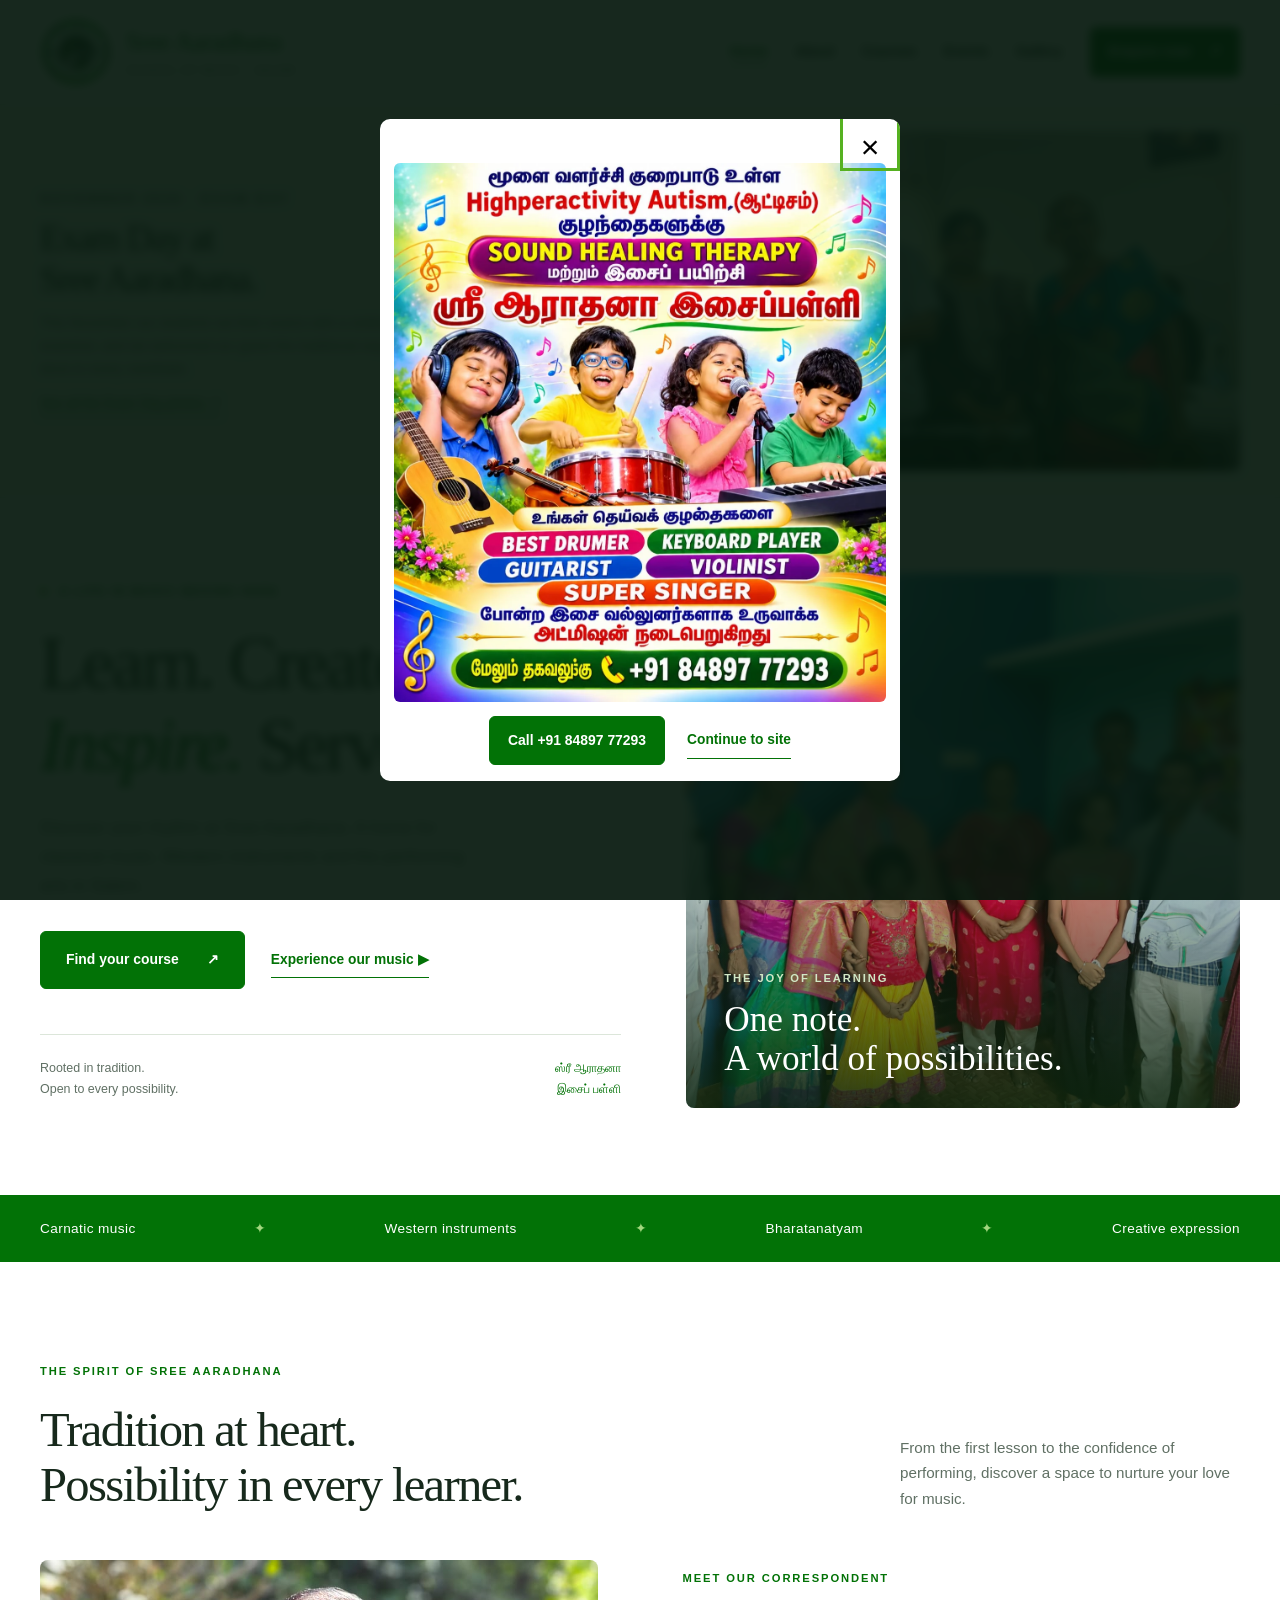
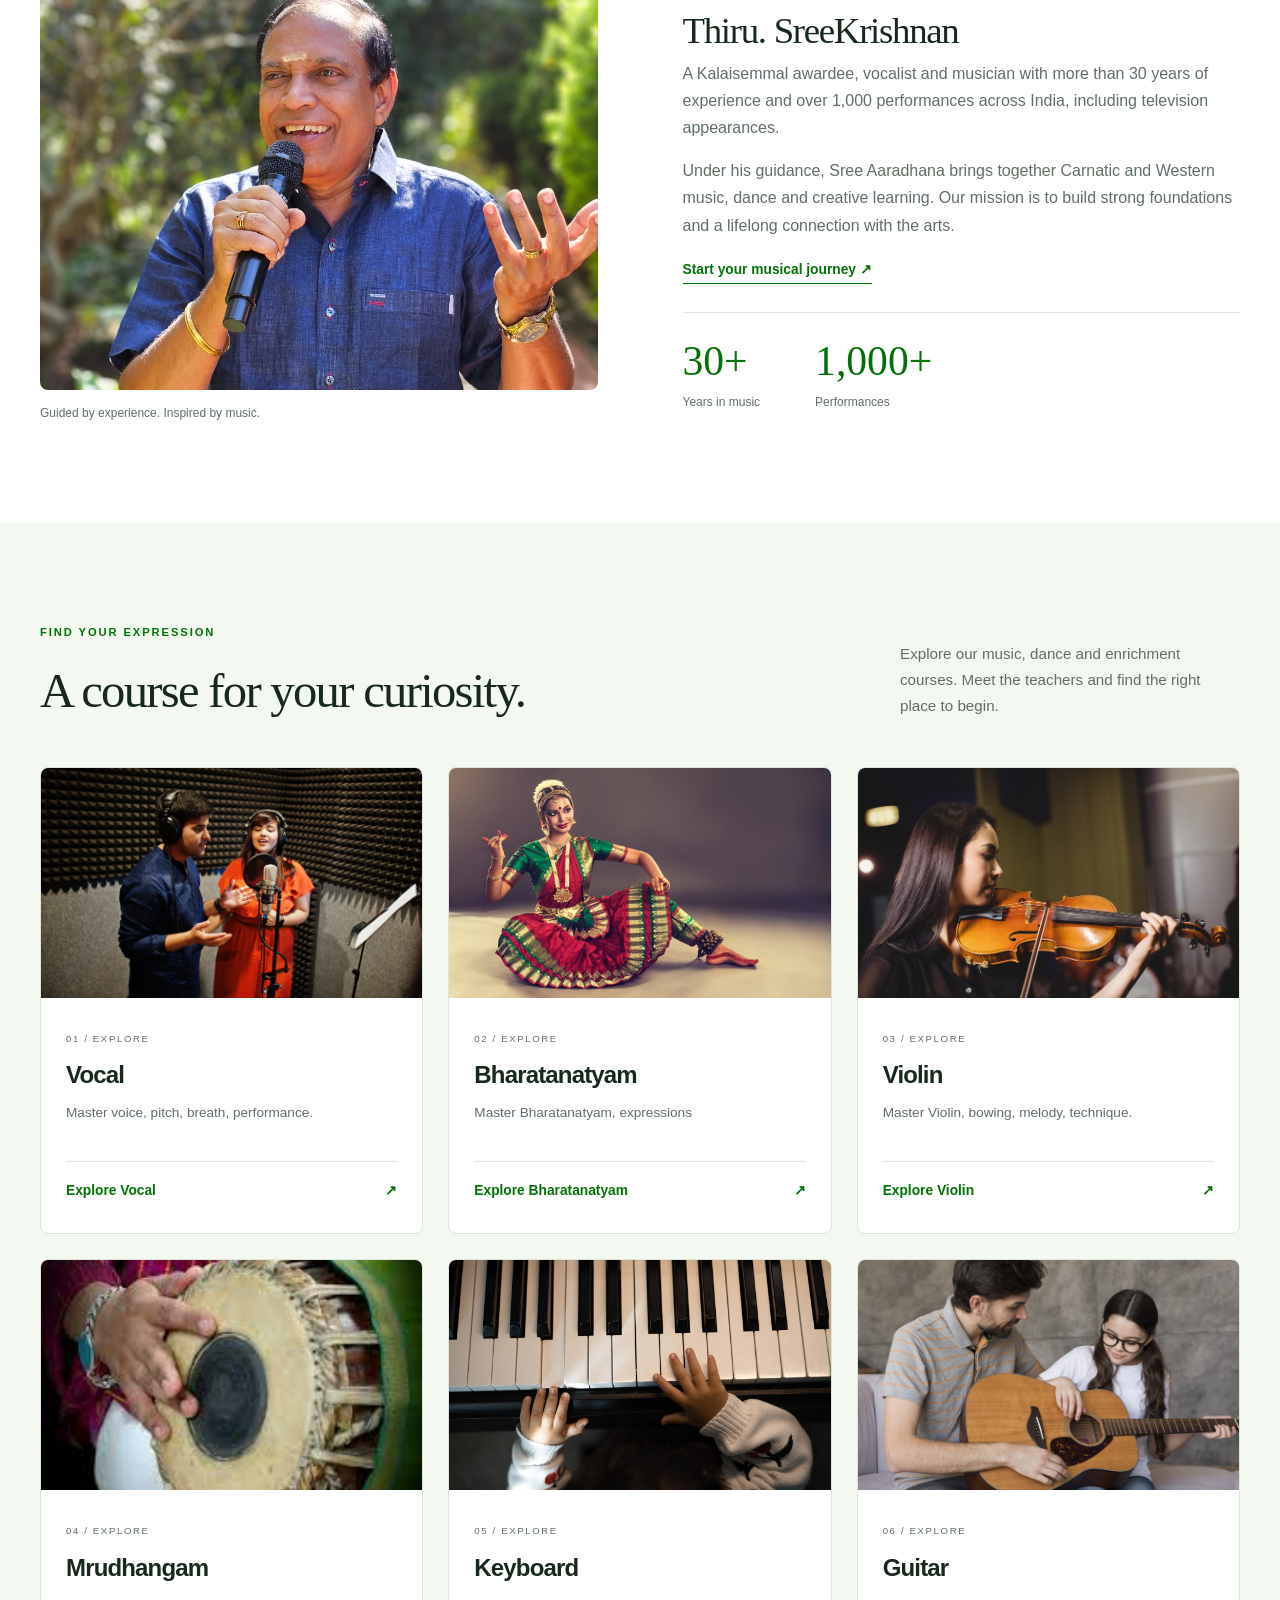
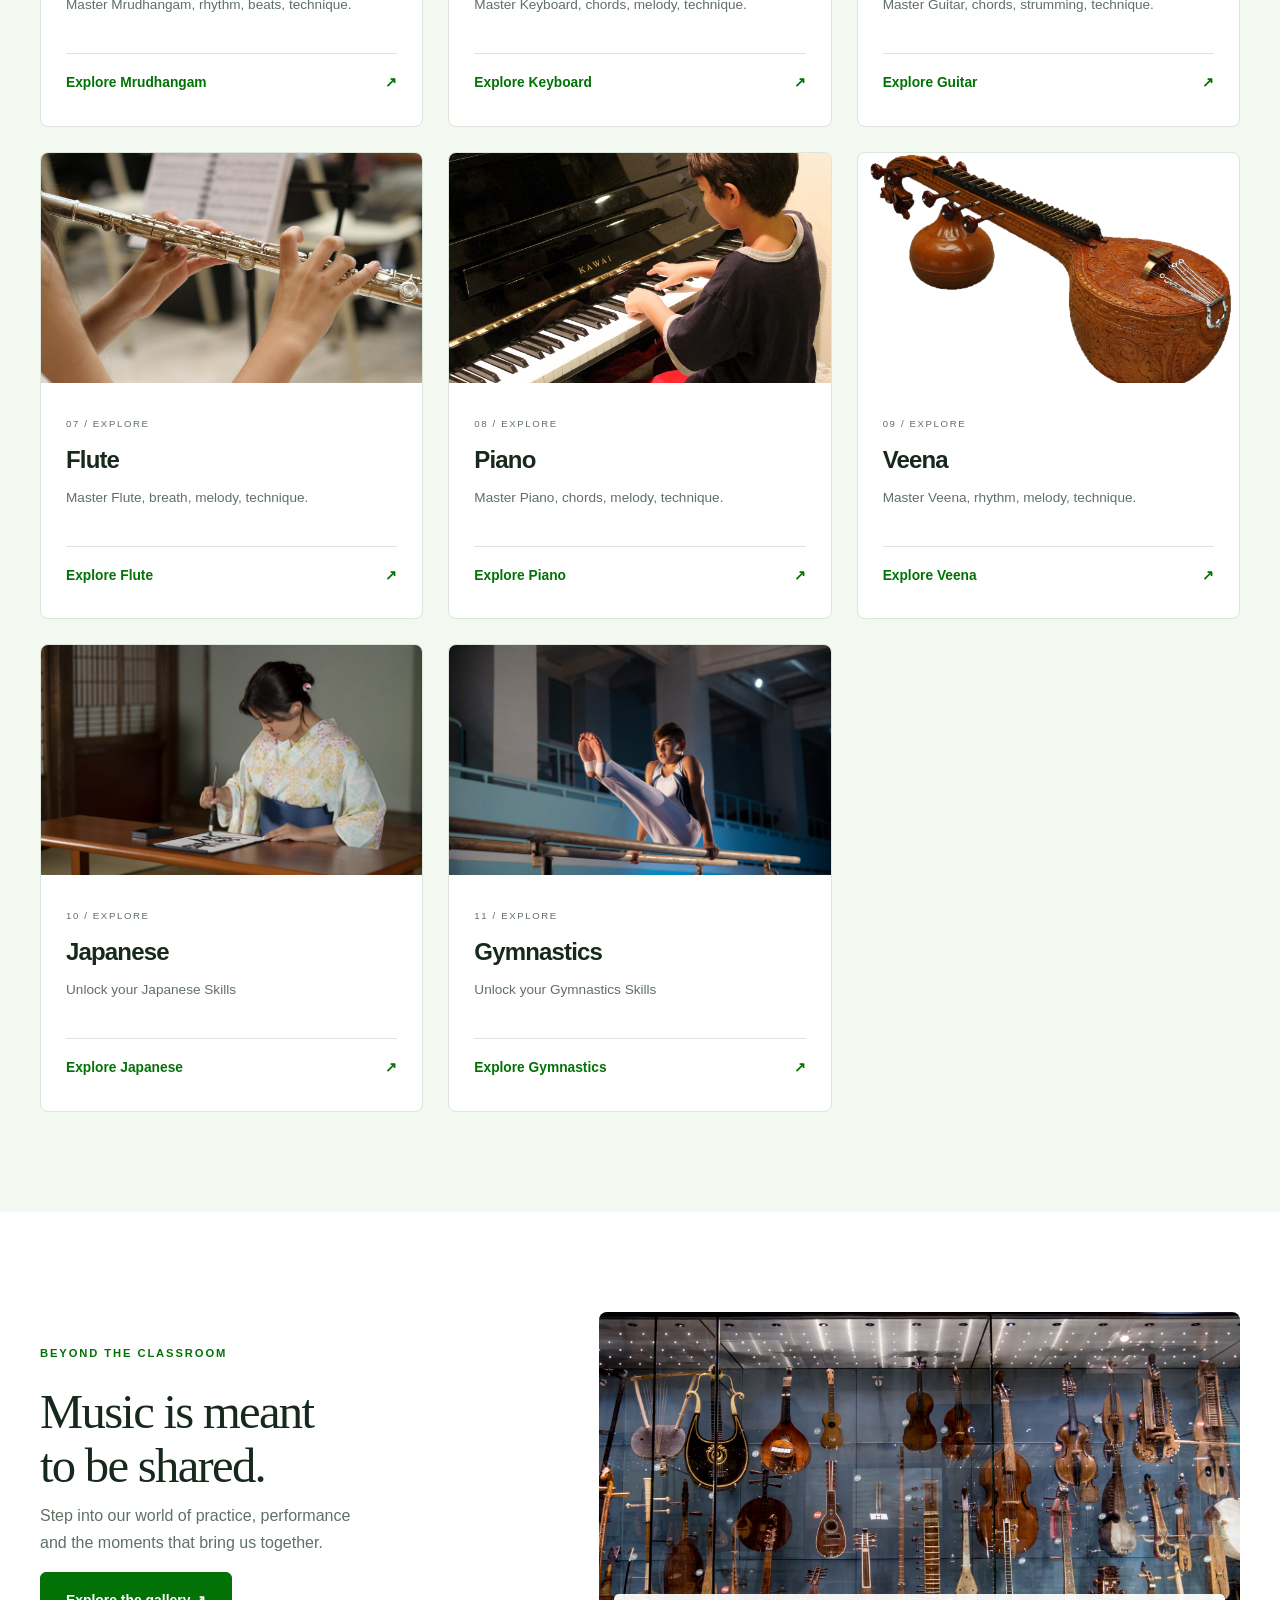
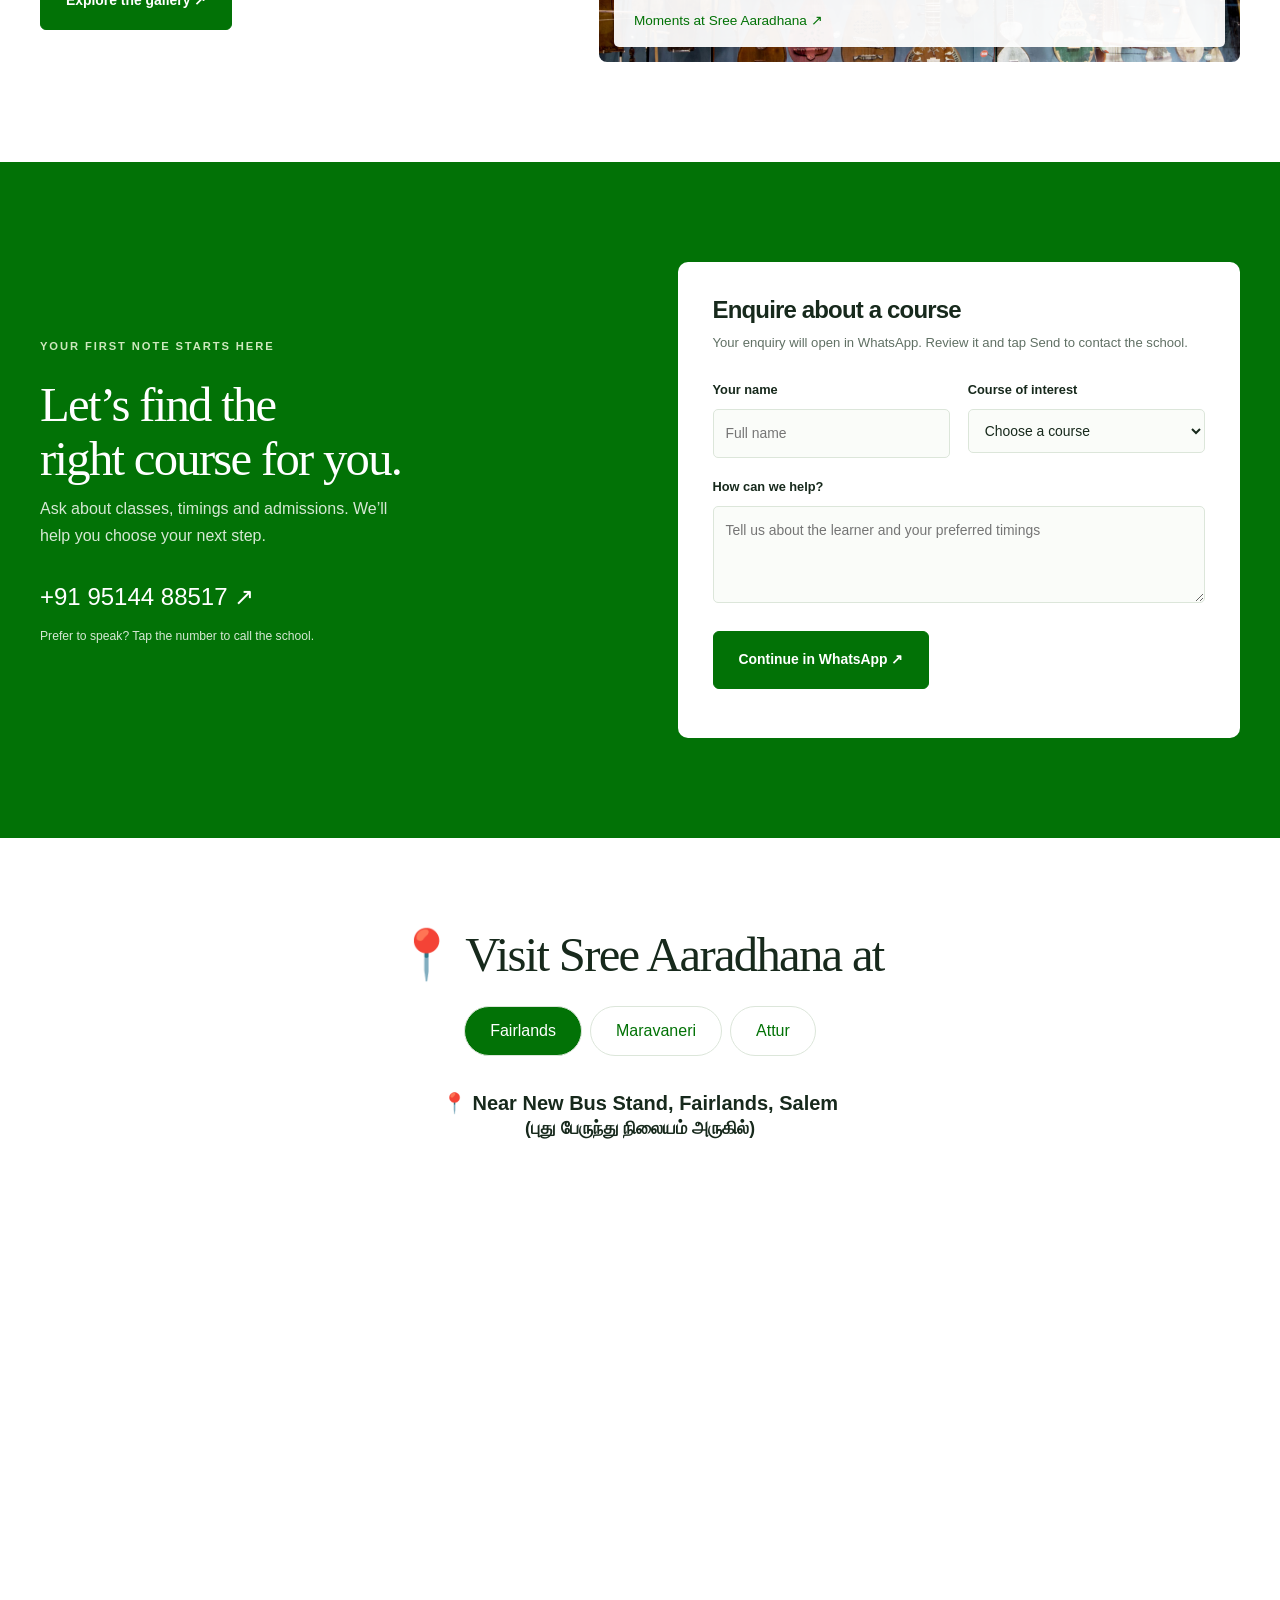
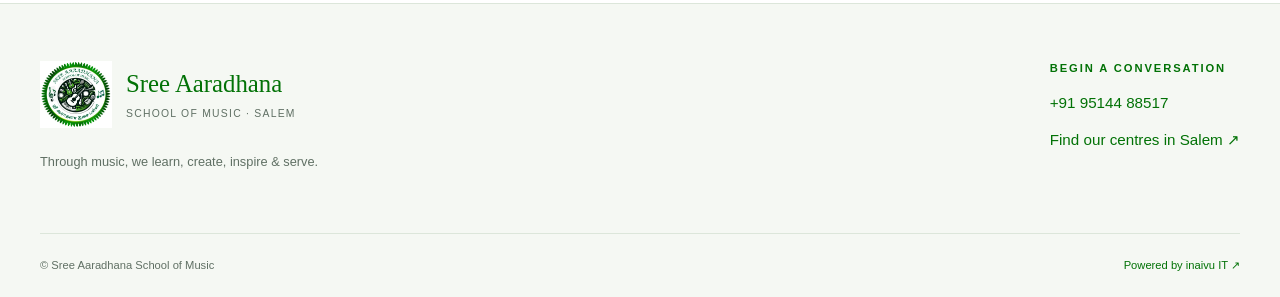
==== commit 3c7d9fb0: "Version the CSS and JS links so deploys reach returning visitors Hostinger's CDN serves modern.css a" ====
--- a/index.html
+++ b/index.html
@@ -1,4 +1,4 @@
-<!doctype html><html lang="en"><head><meta charset="utf-8"><meta name="viewport" content="width=device-width,initial-scale=1"><title>Music, dance & creative learning in Salem | Sree Aaradhana School of Music</title><meta name="description" content="Explore Carnatic music, Western instruments, Bharatanatyam and creative learning at Sree Aaradhana School of Music, Salem."><meta name="theme-color" content="#027206"><link rel="icon" href="assets/images/Logo_10.ico"><link rel="stylesheet" href="https://cdn.jsdelivr.net/npm/bootstrap@5.3.3/dist/css/bootstrap.min.css"><link rel="stylesheet" href="assets/css/modern.css"></head><body><a class="skip-link" href="#main">Skip to content</a><header class="site-header"><div class="shell nav-wrap"><a href="index.html" class="brand"><img src="assets/images/academy-logo.jpeg" width="72" height="72" alt="Sree Aaradhana School of Music logo"><span>Sree Aaradhana<small>School of Music · Salem</small></span></a><button class="menu-toggle" aria-controls="site-nav" aria-expanded="false" aria-label="Open navigation">☰</button><nav id="site-nav" aria-label="Main navigation"><a href="index.html" aria-current="page">Home</a><a href="index.html#about">About</a><a href="index.html#courses">Courses</a><a href="event.html">Events</a><a href="gallery.html">Gallery</a><a class="button small" href="index.html#contact">Enquire now <span aria-hidden="true">↗</span></a></nav></div></header><main id="main"><section class="branch-announcement" aria-labelledby="exam-day-title"><div class="shell branch-wrap"><div><p class="eyebrow">November 2026 · Exam Day</p><h2 id="exam-day-title">Exam Day at<br>Sree Aaradhana.</h2><p>This November our students sat their exams with a visiting Trinity examiner, and we welcomed our guest the traditional way. Well done to every candidate.</p><div class="branch-links"><a href="gallery.html">See all the Exam Day photos ↗</a></div></div><div id="examCarousel" class="carousel slide carousel-fade exam-banner" data-bs-ride="carousel" data-bs-interval="4000" aria-label="Exam Day photographs"><div class="carousel-indicators"><button type="button" data-bs-target="#examCarousel" data-bs-slide-to="0" class="active" aria-current="true" aria-label="Show photo 1"></button><button type="button" data-bs-target="#examCarousel" data-bs-slide-to="1" aria-label="Show photo 2"></button><button type="button" data-bs-target="#examCarousel" data-bs-slide-to="2" aria-label="Show photo 3"></button><button type="button" data-bs-target="#examCarousel" data-bs-slide-to="3" aria-label="Show photo 4"></button></div><div class="carousel-inner"><div class="carousel-item active"><button class="exam-photo" data-full-image="assets/images/gallery/exam-visit-01.jpg" data-caption="Welcoming our visiting examiner with a traditional shawl" aria-label="Enlarge: Welcoming our visiting examiner with a traditional shawl"><img src="assets/images/gallery/exam-visit-01.jpg" alt="Welcoming our visiting examiner with a traditional shawl" fetchpriority="high" width="1600" height="900"></button><p class="exam-caption">Welcoming our visiting examiner with a traditional shawl</p></div><div class="carousel-item"><button class="exam-photo" data-full-image="assets/images/gallery/exam-visit-02.jpg" data-caption="Our students gathered on exam day" aria-label="Enlarge: Our students gathered on exam day"><img src="assets/images/gallery/exam-visit-02.jpg" alt="Our students gathered on exam day" loading="lazy" width="1600" height="900"></button><p class="exam-caption">Our students gathered on exam day</p></div><div class="carousel-item"><button class="exam-photo" data-full-image="assets/images/gallery/exam-visit-03.jpg" data-caption="Students with the examiner at Sree Aaradhana" aria-label="Enlarge: Students with the examiner at Sree Aaradhana"><img src="assets/images/gallery/exam-visit-03.jpg" alt="Students with the examiner at Sree Aaradhana" loading="lazy" width="1600" height="900"></button><p class="exam-caption">Students with the examiner at Sree Aaradhana</p></div><div class="carousel-item"><button class="exam-photo" data-full-image="assets/images/gallery/exam-visit-04.jpg" data-caption="Another group of candidates with the examiner" aria-label="Enlarge: Another group of candidates with the examiner"><img src="assets/images/gallery/exam-visit-04.jpg" alt="Another group of candidates with the examiner" loading="lazy" width="1600" height="900"></button><p class="exam-caption">Another group of candidates with the examiner</p></div></div><button class="carousel-control-prev" type="button" data-bs-target="#examCarousel" data-bs-slide="prev"><span class="carousel-control-prev-icon" aria-hidden="true"></span><span class="visually-hidden">Previous photo</span></button><button class="carousel-control-next" type="button" data-bs-target="#examCarousel" data-bs-slide="next"><span class="carousel-control-next-icon" aria-hidden="true"></span><span class="visually-hidden">Next photo</span></button></div></div></section><section class="hero shell"><div class="hero-copy"><p class="eyebrow"><span class="green-dot"></span> A life in music begins here</p><h1>Learn. Create.<br><em>Inspire.</em> Serve.</h1><p class="hero-description">Discover your rhythm at Sree Aaradhana. A home for classical music, Western instruments and the performing arts in Salem.</p><div class="actions"><a href="#courses" class="button">Find your course <span aria-hidden="true">↗</span></a><a class="text-link" href="gallery.html">Experience our music <span aria-hidden="true">▶</span></a></div><div class="hero-note"><span>Rooted in tradition.<br>Open to every possibility.</span><span lang="ta">ஸ்ரீ ஆராதனா<br>இசைப் பள்ளி</span></div></div><div class="hero-art"><img src="assets/images/gallery/celebration-04.jpeg" alt="Students and families celebrating together at Sree Aaradhana" fetchpriority="high" width="900" height="1050"><div class="hero-art-label"><span class="eyebrow">The joy of learning</span><p>One note.<br>A world of possibilities.</p></div></div></section><div class="discipline-strip"><div class="shell"><span>Carnatic music</span><span aria-hidden="true">✦</span><span>Western instruments</span><span aria-hidden="true">✦</span><span>Bharatanatyam</span><span aria-hidden="true">✦</span><span>Creative expression</span></div></div><section id="about" class="section shell"><div class="section-heading"><div><p class="eyebrow">The spirit of Sree Aaradhana</p><h2>Tradition at heart.<br>Possibility in every learner.</h2></div><p>From the first lesson to the confidence of performing, discover a space to nurture your love for music.</p></div><div class="about-grid"><div class="portrait"><img src="assets/images/ceo1.jpg" alt="SreeKrishnan, correspondent of Sree Aaradhana" loading="lazy" width="700" height="650"><span>Guided by experience. Inspired by music.</span></div><div class="about-copy"><p class="eyebrow">Meet our correspondent</p><h3>Thiru. SreeKrishnan</h3><p>A Kalaisemmal awardee, vocalist and musician with more than 30 years of experience and over 1,000 performances across India, including television appearances.</p><p>Under his guidance, Sree Aaradhana brings together Carnatic and Western music, dance and creative learning. Our mission is to build strong foundations and a lifelong connection with the arts.</p><a class="text-link" href="#contact">Start your musical journey ↗</a><div class="about-stats"><div><strong>30+</strong><span>Years in music</span></div><div><strong>1,000+</strong><span>Performances</span></div></div></div></div></section><section id="courses" class="section courses-section"><div class="shell"><div class="section-heading"><div><p class="eyebrow">Find your expression</p><h2>A course for your curiosity.</h2></div><p>Explore our music, dance and enrichment courses. Meet the teachers and find the right place to begin.</p></div><div class="course-grid"><article class="course-card"><img src="assets/images/vocal.jpg" alt="Vocal" loading="lazy" width="600" height="420"><div class="course-body"><span class="course-number">01 / EXPLORE</span><h3>Vocal</h3><p>Master voice, pitch, breath, performance.</p><button class="text-link" data-bs-toggle="modal" data-bs-target="#vocalCourseModal">Explore Vocal <span aria-hidden="true">↗</span></button></div></article><article class="course-card"><img src="assets/images/bhar1.jpg" alt="Bharatanatyam" loading="lazy" width="600" height="420"><div class="course-body"><span class="course-number">02 / EXPLORE</span><h3>Bharatanatyam</h3><p>Master Bharatanatyam, expressions</p><button class="text-link" data-bs-toggle="modal" data-bs-target="#bharatanatyamCourseModal">Explore Bharatanatyam <span aria-hidden="true">↗</span></button></div></article><article class="course-card"><img src="assets/images/violin.jpg" alt="Violin" loading="lazy" width="600" height="420"><div class="course-body"><span class="course-number">03 / EXPLORE</span><h3>Violin</h3><p>Master Violin, bowing, melody, technique.</p><button class="text-link" data-bs-toggle="modal" data-bs-target="#violinCourseModal">Explore Violin <span aria-hidden="true">↗</span></button></div></article><article class="course-card"><img src="assets/images/drum.jpeg" alt="Mrudhangam" loading="lazy" width="600" height="420"><div class="course-body"><span class="course-number">04 / EXPLORE</span><h3>Mrudhangam</h3><p>Master Mrudhangam, rhythm, beats, technique.</p><button class="text-link" data-bs-toggle="modal" data-bs-target="#mridangamCourseModal">Explore Mrudhangam <span aria-hidden="true">↗</span></button></div></article><article class="course-card"><img src="assets/images/keyboard.jpg" alt="Keyboard" loading="lazy" width="600" height="420"><div class="course-body"><span class="course-number">05 / EXPLORE</span><h3>Keyboard</h3><p>Master Keyboard, chords, melody, technique.</p><button class="text-link" data-bs-toggle="modal" data-bs-target="#keyboardCourseModal">Explore Keyboard <span aria-hidden="true">↗</span></button></div></article><article class="course-card"><img src="assets/images/guitar.jpg" alt="Guitar" loading="lazy" width="600" height="420"><div class="course-body"><span class="course-number">06 / EXPLORE</span><h3>Guitar</h3><p>Master Guitar, chords, strumming, technique.</p><button class="text-link" data-bs-toggle="modal" data-bs-target="#guitarCourseModal">Explore Guitar <span aria-hidden="true">↗</span></button></div></article><article class="course-card"><img src="assets/images/flute.jpg" alt="Flute" loading="lazy" width="600" height="420"><div class="course-body"><span class="course-number">07 / EXPLORE</span><h3>Flute</h3><p>Master Flute, breath, melody, technique.</p><button class="text-link" data-bs-toggle="modal" data-bs-target="#fluteCourseModal">Explore Flute <span aria-hidden="true">↗</span></button></div></article><article class="course-card"><img src="assets/images/piano.jpg" alt="Piano" loading="lazy" width="600" height="420"><div class="course-body"><span class="course-number">08 / EXPLORE</span><h3>Piano</h3><p>Master Piano, chords, melody, technique.</p><button class="text-link" data-bs-toggle="modal" data-bs-target="#pianoCourseModal">Explore Piano <span aria-hidden="true">↗</span></button></div></article><article class="course-card"><img src="assets/images/Veena.png" alt="Veena" loading="lazy" width="600" height="420"><div class="course-body"><span class="course-number">09 / EXPLORE</span><h3>Veena</h3><p>Master Veena, rhythm, melody, technique.</p><button class="text-link" data-bs-toggle="modal" data-bs-target="#veenaCourseModal">Explore Veena <span aria-hidden="true">↗</span></button></div></article><article class="course-card"><img src="assets/images/japenese_learning.jpg" alt="Japanese" loading="lazy" width="600" height="420"><div class="course-body"><span class="course-number">10 / EXPLORE</span><h3>Japanese</h3><p>Unlock your Japanese Skills</p><button class="text-link" data-bs-toggle="modal" data-bs-target="#japaneseCourseModal">Explore Japanese <span aria-hidden="true">↗</span></button></div></article><article class="course-card"><img src="assets/images/gymnasticks.jpg" alt="Gymnastics" loading="lazy" width="600" height="420"><div class="course-body"><span class="course-number">11 / EXPLORE</span><h3>Gymnastics</h3><p>Unlock your Gymnastics Skills</p><button class="text-link" data-bs-toggle="modal" data-bs-target="#gymnasticsCourseModal">Explore Gymnastics <span aria-hidden="true">↗</span></button></div></article></div></div></section><section class="section shell gallery-preview"><div><p class="eyebrow">Beyond the classroom</p><h2>Music is meant<br>to be shared.</h2><p>Step into our world of practice, performance and the moments that bring us together.</p><a class="button" href="gallery.html">Explore the gallery ↗</a></div><a class="preview-image" href="gallery.html"><img src="assets/images/MusicGallery.jpg" alt="Explore the Sree Aaradhana music gallery" loading="lazy" width="800" height="500"><span>Moments at Sree Aaradhana ↗</span></a></section><section id="contact" class="section contact-section"><div class="shell contact-grid"><div><p class="eyebrow">Your first note starts here</p><h2>Let’s find the<br>right course for you.</h2><p>Ask about classes, timings and admissions. We’ll help you choose your next step.</p><a class="contact-phone" href="tel:+919514488517">+91 95144 88517 ↗</a><p class="contact-note">Prefer to speak? Tap the number to call the school.</p></div><form id="contactForm"><h3>Enquire about a course</h3><p>Your enquiry will open in WhatsApp. Review it and tap Send to contact the school.</p><div class="form-grid"><div><label for="name">Your name</label><input id="name" name="name" autocomplete="name" maxlength="100" required placeholder="Full name"></div><div><label for="subject">Course of interest</label><select id="subject" name="subject" required><option value="">Choose a course</option><option>Vocal</option><option>Bharatanatyam</option><option>Violin</option><option>Mrudhangam</option><option>Keyboard</option><option>Guitar</option><option>Flute</option><option>Piano</option><option>Veena</option><option>Japanese</option><option>Gymnastics</option><option>Help me choose</option></select></div></div><label for="message">How can we help?</label><textarea id="message" name="message" rows="3" maxlength="1500" required placeholder="Tell us about the learner and your preferred timings"></textarea><button class="button" type="submit">Continue in WhatsApp ↗</button><p id="form-status" role="status"></p><noscript>Please call +91 95144 88517 to enquire.</noscript></form></div></section><section id="map" class="py-5">
+<!doctype html><html lang="en"><head><meta charset="utf-8"><meta name="viewport" content="width=device-width,initial-scale=1"><title>Music, dance & creative learning in Salem | Sree Aaradhana School of Music</title><meta name="description" content="Explore Carnatic music, Western instruments, Bharatanatyam and creative learning at Sree Aaradhana School of Music, Salem."><meta name="theme-color" content="#027206"><link rel="icon" href="assets/images/Logo_10.ico"><link rel="stylesheet" href="https://cdn.jsdelivr.net/npm/bootstrap@5.3.3/dist/css/bootstrap.min.css"><link rel="stylesheet" href="assets/css/modern.css?v=20261126"></head><body><a class="skip-link" href="#main">Skip to content</a><header class="site-header"><div class="shell nav-wrap"><a href="index.html" class="brand"><img src="assets/images/academy-logo.jpeg" width="72" height="72" alt="Sree Aaradhana School of Music logo"><span>Sree Aaradhana<small>School of Music · Salem</small></span></a><button class="menu-toggle" aria-controls="site-nav" aria-expanded="false" aria-label="Open navigation">☰</button><nav id="site-nav" aria-label="Main navigation"><a href="index.html" aria-current="page">Home</a><a href="index.html#about">About</a><a href="index.html#courses">Courses</a><a href="event.html">Events</a><a href="gallery.html">Gallery</a><a class="button small" href="index.html#contact">Enquire now <span aria-hidden="true">↗</span></a></nav></div></header><main id="main"><section class="branch-announcement" aria-labelledby="exam-day-title"><div class="shell branch-wrap"><div><p class="eyebrow">November 2026 · Exam Day</p><h2 id="exam-day-title">Exam Day at<br>Sree Aaradhana.</h2><p>This November our students sat their exams with a visiting Trinity examiner, and we welcomed our guest the traditional way. Well done to every candidate.</p><div class="branch-links"><a href="gallery.html">See all the Exam Day photos ↗</a></div></div><div id="examCarousel" class="carousel slide carousel-fade exam-banner" data-bs-ride="carousel" data-bs-interval="4000" aria-label="Exam Day photographs"><div class="carousel-indicators"><button type="button" data-bs-target="#examCarousel" data-bs-slide-to="0" class="active" aria-current="true" aria-label="Show photo 1"></button><button type="button" data-bs-target="#examCarousel" data-bs-slide-to="1" aria-label="Show photo 2"></button><button type="button" data-bs-target="#examCarousel" data-bs-slide-to="2" aria-label="Show photo 3"></button><button type="button" data-bs-target="#examCarousel" data-bs-slide-to="3" aria-label="Show photo 4"></button></div><div class="carousel-inner"><div class="carousel-item active"><button class="exam-photo" data-full-image="assets/images/gallery/exam-visit-01.jpg" data-caption="Welcoming our visiting examiner with a traditional shawl" aria-label="Enlarge: Welcoming our visiting examiner with a traditional shawl"><img src="assets/images/gallery/exam-visit-01.jpg" alt="Welcoming our visiting examiner with a traditional shawl" fetchpriority="high" width="1600" height="900"></button><p class="exam-caption">Welcoming our visiting examiner with a traditional shawl</p></div><div class="carousel-item"><button class="exam-photo" data-full-image="assets/images/gallery/exam-visit-02.jpg" data-caption="Our students gathered on exam day" aria-label="Enlarge: Our students gathered on exam day"><img src="assets/images/gallery/exam-visit-02.jpg" alt="Our students gathered on exam day" loading="lazy" width="1600" height="900"></button><p class="exam-caption">Our students gathered on exam day</p></div><div class="carousel-item"><button class="exam-photo" data-full-image="assets/images/gallery/exam-visit-03.jpg" data-caption="Students with the examiner at Sree Aaradhana" aria-label="Enlarge: Students with the examiner at Sree Aaradhana"><img src="assets/images/gallery/exam-visit-03.jpg" alt="Students with the examiner at Sree Aaradhana" loading="lazy" width="1600" height="900"></button><p class="exam-caption">Students with the examiner at Sree Aaradhana</p></div><div class="carousel-item"><button class="exam-photo" data-full-image="assets/images/gallery/exam-visit-04.jpg" data-caption="Another group of candidates with the examiner" aria-label="Enlarge: Another group of candidates with the examiner"><img src="assets/images/gallery/exam-visit-04.jpg" alt="Another group of candidates with the examiner" loading="lazy" width="1600" height="900"></button><p class="exam-caption">Another group of candidates with the examiner</p></div></div><button class="carousel-control-prev" type="button" data-bs-target="#examCarousel" data-bs-slide="prev"><span class="carousel-control-prev-icon" aria-hidden="true"></span><span class="visually-hidden">Previous photo</span></button><button class="carousel-control-next" type="button" data-bs-target="#examCarousel" data-bs-slide="next"><span class="carousel-control-next-icon" aria-hidden="true"></span><span class="visually-hidden">Next photo</span></button></div></div></section><section class="hero shell"><div class="hero-copy"><p class="eyebrow"><span class="green-dot"></span> A life in music begins here</p><h1>Learn. Create.<br><em>Inspire.</em> Serve.</h1><p class="hero-description">Discover your rhythm at Sree Aaradhana. A home for classical music, Western instruments and the performing arts in Salem.</p><div class="actions"><a href="#courses" class="button">Find your course <span aria-hidden="true">↗</span></a><a class="text-link" href="gallery.html">Experience our music <span aria-hidden="true">▶</span></a></div><div class="hero-note"><span>Rooted in tradition.<br>Open to every possibility.</span><span lang="ta">ஸ்ரீ ஆராதனா<br>இசைப் பள்ளி</span></div></div><div class="hero-art"><img src="assets/images/gallery/celebration-04.jpeg" alt="Students and families celebrating together at Sree Aaradhana" fetchpriority="high" width="900" height="1050"><div class="hero-art-label"><span class="eyebrow">The joy of learning</span><p>One note.<br>A world of possibilities.</p></div></div></section><div class="discipline-strip"><div class="shell"><span>Carnatic music</span><span aria-hidden="true">✦</span><span>Western instruments</span><span aria-hidden="true">✦</span><span>Bharatanatyam</span><span aria-hidden="true">✦</span><span>Creative expression</span></div></div><section id="about" class="section shell"><div class="section-heading"><div><p class="eyebrow">The spirit of Sree Aaradhana</p><h2>Tradition at heart.<br>Possibility in every learner.</h2></div><p>From the first lesson to the confidence of performing, discover a space to nurture your love for music.</p></div><div class="about-grid"><div class="portrait"><img src="assets/images/ceo1.jpg" alt="SreeKrishnan, correspondent of Sree Aaradhana" loading="lazy" width="700" height="650"><span>Guided by experience. Inspired by music.</span></div><div class="about-copy"><p class="eyebrow">Meet our correspondent</p><h3>Thiru. SreeKrishnan</h3><p>A Kalaisemmal awardee, vocalist and musician with more than 30 years of experience and over 1,000 performances across India, including television appearances.</p><p>Under his guidance, Sree Aaradhana brings together Carnatic and Western music, dance and creative learning. Our mission is to build strong foundations and a lifelong connection with the arts.</p><a class="text-link" href="#contact">Start your musical journey ↗</a><div class="about-stats"><div><strong>30+</strong><span>Years in music</span></div><div><strong>1,000+</strong><span>Performances</span></div></div></div></div></section><section id="courses" class="section courses-section"><div class="shell"><div class="section-heading"><div><p class="eyebrow">Find your expression</p><h2>A course for your curiosity.</h2></div><p>Explore our music, dance and enrichment courses. Meet the teachers and find the right place to begin.</p></div><div class="course-grid"><article class="course-card"><img src="assets/images/vocal.jpg" alt="Vocal" loading="lazy" width="600" height="420"><div class="course-body"><span class="course-number">01 / EXPLORE</span><h3>Vocal</h3><p>Master voice, pitch, breath, performance.</p><button class="text-link" data-bs-toggle="modal" data-bs-target="#vocalCourseModal">Explore Vocal <span aria-hidden="true">↗</span></button></div></article><article class="course-card"><img src="assets/images/bhar1.jpg" alt="Bharatanatyam" loading="lazy" width="600" height="420"><div class="course-body"><span class="course-number">02 / EXPLORE</span><h3>Bharatanatyam</h3><p>Master Bharatanatyam, expressions</p><button class="text-link" data-bs-toggle="modal" data-bs-target="#bharatanatyamCourseModal">Explore Bharatanatyam <span aria-hidden="true">↗</span></button></div></article><article class="course-card"><img src="assets/images/violin.jpg" alt="Violin" loading="lazy" width="600" height="420"><div class="course-body"><span class="course-number">03 / EXPLORE</span><h3>Violin</h3><p>Master Violin, bowing, melody, technique.</p><button class="text-link" data-bs-toggle="modal" data-bs-target="#violinCourseModal">Explore Violin <span aria-hidden="true">↗</span></button></div></article><article class="course-card"><img src="assets/images/drum.jpeg" alt="Mrudhangam" loading="lazy" width="600" height="420"><div class="course-body"><span class="course-number">04 / EXPLORE</span><h3>Mrudhangam</h3><p>Master Mrudhangam, rhythm, beats, technique.</p><button class="text-link" data-bs-toggle="modal" data-bs-target="#mridangamCourseModal">Explore Mrudhangam <span aria-hidden="true">↗</span></button></div></article><article class="course-card"><img src="assets/images/keyboard.jpg" alt="Keyboard" loading="lazy" width="600" height="420"><div class="course-body"><span class="course-number">05 / EXPLORE</span><h3>Keyboard</h3><p>Master Keyboard, chords, melody, technique.</p><button class="text-link" data-bs-toggle="modal" data-bs-target="#keyboardCourseModal">Explore Keyboard <span aria-hidden="true">↗</span></button></div></article><article class="course-card"><img src="assets/images/guitar.jpg" alt="Guitar" loading="lazy" width="600" height="420"><div class="course-body"><span class="course-number">06 / EXPLORE</span><h3>Guitar</h3><p>Master Guitar, chords, strumming, technique.</p><button class="text-link" data-bs-toggle="modal" data-bs-target="#guitarCourseModal">Explore Guitar <span aria-hidden="true">↗</span></button></div></article><article class="course-card"><img src="assets/images/flute.jpg" alt="Flute" loading="lazy" width="600" height="420"><div class="course-body"><span class="course-number">07 / EXPLORE</span><h3>Flute</h3><p>Master Flute, breath, melody, technique.</p><button class="text-link" data-bs-toggle="modal" data-bs-target="#fluteCourseModal">Explore Flute <span aria-hidden="true">↗</span></button></div></article><article class="course-card"><img src="assets/images/piano.jpg" alt="Piano" loading="lazy" width="600" height="420"><div class="course-body"><span class="course-number">08 / EXPLORE</span><h3>Piano</h3><p>Master Piano, chords, melody, technique.</p><button class="text-link" data-bs-toggle="modal" data-bs-target="#pianoCourseModal">Explore Piano <span aria-hidden="true">↗</span></button></div></article><article class="course-card"><img src="assets/images/Veena.png" alt="Veena" loading="lazy" width="600" height="420"><div class="course-body"><span class="course-number">09 / EXPLORE</span><h3>Veena</h3><p>Master Veena, rhythm, melody, technique.</p><button class="text-link" data-bs-toggle="modal" data-bs-target="#veenaCourseModal">Explore Veena <span aria-hidden="true">↗</span></button></div></article><article class="course-card"><img src="assets/images/japenese_learning.jpg" alt="Japanese" loading="lazy" width="600" height="420"><div class="course-body"><span class="course-number">10 / EXPLORE</span><h3>Japanese</h3><p>Unlock your Japanese Skills</p><button class="text-link" data-bs-toggle="modal" data-bs-target="#japaneseCourseModal">Explore Japanese <span aria-hidden="true">↗</span></button></div></article><article class="course-card"><img src="assets/images/gymnasticks.jpg" alt="Gymnastics" loading="lazy" width="600" height="420"><div class="course-body"><span class="course-number">11 / EXPLORE</span><h3>Gymnastics</h3><p>Unlock your Gymnastics Skills</p><button class="text-link" data-bs-toggle="modal" data-bs-target="#gymnasticsCourseModal">Explore Gymnastics <span aria-hidden="true">↗</span></button></div></article></div></div></section><section class="section shell gallery-preview"><div><p class="eyebrow">Beyond the classroom</p><h2>Music is meant<br>to be shared.</h2><p>Step into our world of practice, performance and the moments that bring us together.</p><a class="button" href="gallery.html">Explore the gallery ↗</a></div><a class="preview-image" href="gallery.html"><img src="assets/images/MusicGallery.jpg" alt="Explore the Sree Aaradhana music gallery" loading="lazy" width="800" height="500"><span>Moments at Sree Aaradhana ↗</span></a></section><section id="contact" class="section contact-section"><div class="shell contact-grid"><div><p class="eyebrow">Your first note starts here</p><h2>Let’s find the<br>right course for you.</h2><p>Ask about classes, timings and admissions. We’ll help you choose your next step.</p><a class="contact-phone" href="tel:+919514488517">+91 95144 88517 ↗</a><p class="contact-note">Prefer to speak? Tap the number to call the school.</p></div><form id="contactForm"><h3>Enquire about a course</h3><p>Your enquiry will open in WhatsApp. Review it and tap Send to contact the school.</p><div class="form-grid"><div><label for="name">Your name</label><input id="name" name="name" autocomplete="name" maxlength="100" required placeholder="Full name"></div><div><label for="subject">Course of interest</label><select id="subject" name="subject" required><option value="">Choose a course</option><option>Vocal</option><option>Bharatanatyam</option><option>Violin</option><option>Mrudhangam</option><option>Keyboard</option><option>Guitar</option><option>Flute</option><option>Piano</option><option>Veena</option><option>Japanese</option><option>Gymnastics</option><option>Help me choose</option></select></div></div><label for="message">How can we help?</label><textarea id="message" name="message" rows="3" maxlength="1500" required placeholder="Tell us about the learner and your preferred timings"></textarea><button class="button" type="submit">Continue in WhatsApp ↗</button><p id="form-status" role="status"></p><noscript>Please call +91 95144 88517 to enquire.</noscript></form></div></section><section id="map" class="py-5">
     <div class="container">
 
         <h2 class="text-center fw-bold mb-4">📍 Visit Sree Aaradhana at</h2>
@@ -567,4 +567,4 @@
 
 
 
-    <footer class="site-footer"><div class="shell footer-grid"><div><a class="brand" href="index.html"><img src="assets/images/academy-logo.jpeg" alt="Sree Aaradhana logo" width="64" height="64" loading="lazy"><span>Sree Aaradhana<small>School of Music · Salem</small></span></a><p>Through music, we learn, create, inspire &amp; serve.</p></div><div><span class="eyebrow">Begin a conversation</span><a class="footer-phone" href="tel:+919514488517">+91 95144 88517</a><a href="index.html#map">Find our centres in Salem ↗</a></div></div><div class="shell footer-bottom"><span>© Sree Aaradhana School of Music</span><a href="https://www.inaivuit.com/" target="_blank" rel="noopener noreferrer">Powered by inaivu IT ↗</a></div></footer><script src="https://cdn.jsdelivr.net/npm/bootstrap@5.3.3/dist/js/bootstrap.bundle.min.js"></script><script src="assets/js/modern.js" defer></script></body></html>+    <footer class="site-footer"><div class="shell footer-grid"><div><a class="brand" href="index.html"><img src="assets/images/academy-logo.jpeg" alt="Sree Aaradhana logo" width="64" height="64" loading="lazy"><span>Sree Aaradhana<small>School of Music · Salem</small></span></a><p>Through music, we learn, create, inspire &amp; serve.</p></div><div><span class="eyebrow">Begin a conversation</span><a class="footer-phone" href="tel:+919514488517">+91 95144 88517</a><a href="index.html#map">Find our centres in Salem ↗</a></div></div><div class="shell footer-bottom"><span>© Sree Aaradhana School of Music</span><a href="https://www.inaivuit.com/" target="_blank" rel="noopener noreferrer">Powered by inaivu IT ↗</a></div></footer><script src="https://cdn.jsdelivr.net/npm/bootstrap@5.3.3/dist/js/bootstrap.bundle.min.js"></script><script src="assets/js/modern.js?v=20261126" defer></script></body></html>
--- a/assets/css/modern.css
+++ b/assets/css/modern.css
@@ -1,3 +1,3 @@
 :root{--green:#027206;--leaf:#56b121;--ink:#17291c;--muted:#607064;--pale:#f3f8f0;--line:#dce6da;--white:#fff}*{box-sizing:border-box}html{scroll-behavior:smooth;scroll-padding-top:110px}body{margin:0;color:var(--ink);background:#fff;font:16px/1.7 'Segoe UI',Arial,sans-serif}img{max-width:100%;height:auto}a{color:var(--green);text-decoration:none}button,input,textarea,select{font:inherit}button,a,input,textarea,select{-webkit-tap-highlight-color:transparent}a:focus-visible,button:focus-visible,input:focus-visible,select:focus-visible,textarea:focus-visible{outline:3px solid var(--leaf);outline-offset:5px}h1,h2,h3,p{margin-top:0}h1,h2,h3{line-height:1.12;letter-spacing:-.035em}h1,h2{font-family:Georgia,'Times New Roman',serif;font-weight:400}h1{font-size:clamp(3.1rem,5.7vw,5.6rem)}h2{font-size:clamp(2.2rem,3.8vw,3.65rem)}h3{font-size:1.5rem;font-weight:600}em{font-weight:400;color:var(--green)}.shell{width:min(1240px,calc(100% - 80px));margin-inline:auto}.section{padding-block:100px}.eyebrow{display:block;font-size:.7rem;font-weight:700;letter-spacing:.17em;text-transform:uppercase;color:var(--green);margin-bottom:22px}.site-header{background:#fffffff5;border-bottom:1px solid var(--line);position:sticky;top:0;z-index:1030;backdrop-filter:blur(16px)}.nav-wrap{display:flex;justify-content:space-between;align-items:center;gap:28px;min-height:104px}.brand{display:flex;align-items:center;gap:14px;flex-shrink:0;color:var(--green)}.brand img{object-fit:contain;width:72px;height:72px}.brand>span{font-family:Georgia,serif;font-size:1.55rem;line-height:1.25}.brand small{display:block;font-family:'Segoe UI',sans-serif;font-size:.65rem;letter-spacing:.12em;text-transform:uppercase;color:var(--muted);margin-top:7px}#site-nav{display:flex;align-items:center;gap:27px}#site-nav>a{font-size:.86rem;color:var(--ink);font-weight:600}#site-nav>a[aria-current]{color:var(--green);text-decoration:underline;text-underline-offset:8px}#site-nav>a:hover{color:var(--green)}.menu-toggle{display:none}.button{display:inline-flex;justify-content:center;align-items:center;gap:28px;padding:16px 25px;border:1px solid var(--green);border-radius:6px;background:var(--green);color:white!important;font-size:.87rem;font-weight:600;cursor:pointer;transition:background .2s,transform .2s}.button:hover{background:#045407;transform:translateY(-2px)}.button.small{padding:12px 18px;gap:18px}.text-link{background:none;border:0;border-bottom:1px solid var(--green);padding:6px 0;color:var(--green);font-size:.86rem;font-weight:600;cursor:pointer}.hero{display:grid;grid-template-columns:1.05fr 1fr;gap:65px;align-items:center;padding-block:64px 75px}.hero-copy{padding-block:20px}.hero-description{max-width:450px;color:var(--muted);margin:28px 0 30px;font-size:1.06rem}.actions{display:flex;align-items:center;gap:26px;flex-wrap:wrap}.green-dot{display:inline-block;width:7px;height:7px;border-radius:50%;background:var(--leaf);margin-right:8px}.hero-note{border-top:1px solid var(--line);margin-top:45px;padding-top:23px;display:flex;justify-content:space-between;gap:20px;font-size:.78rem;color:var(--muted)}.hero-note [lang]{color:var(--green);text-align:right}.hero-art{position:relative;border-radius:130px 8px 8px 8px;overflow:hidden;min-height:535px;background:#e7eee3}.hero-art>img{position:absolute;width:100%;height:100%;inset:0;object-fit:cover}.hero-art:after{content:'';position:absolute;inset:0;background:linear-gradient(transparent 40%,#0a230bdd)}.hero-art-label{position:absolute;z-index:1;bottom:30px;left:38px;color:white}.hero-art-label .eyebrow{color:#d2e8c6;margin-bottom:12px}.hero-art-label p{font-family:Georgia,serif;font-size:2.2rem;line-height:1.12;margin:0}.discipline-strip{background:var(--green);color:white}.discipline-strip>.shell{display:flex;justify-content:space-between;gap:22px;flex-wrap:wrap;padding-block:22px;font-size:.85rem;letter-spacing:.03em}.discipline-strip [aria-hidden]{color:#a2d77e}.section-heading{display:flex;align-items:end;justify-content:space-between;gap:55px;margin-bottom:48px}.section-heading h2{margin-bottom:0}.section-heading>p{max-width:340px;color:var(--muted);font-size:.95rem;margin:0}.about-grid{display:grid;grid-template-columns:1fr 1fr;gap:85px;align-items:center}.portrait img{width:100%;height:430px;object-fit:cover;border-radius:8px}.portrait>span{display:block;font-size:.75rem;color:var(--muted);margin-top:13px}.about-copy h3{font-family:Georgia,serif;font-size:2.3rem;font-weight:400}.about-copy>p:not(.eyebrow){color:var(--muted)}.about-stats{display:flex;gap:55px;border-top:1px solid var(--line);padding-top:24px;margin-top:30px}.about-stats strong{display:block;font-family:Georgia,serif;font-weight:400;font-size:2.6rem;color:var(--green);line-height:1.2}.about-stats span{font-size:.75rem;color:var(--muted)}.courses-section{background:var(--pale)}.course-grid{display:grid;grid-template-columns:repeat(3,1fr);gap:25px}.course-card{background:white;border:1px solid var(--line);border-radius:8px;overflow:hidden;transition:transform .2s,box-shadow .2s}.course-card:hover{transform:translateY(-5px);box-shadow:0 15px 30px #16351e0c}.course-card>img{width:100%;height:230px;object-fit:cover}.course-body{padding:25px}.course-number{font-size:.6rem;letter-spacing:.17em;color:var(--muted)}.course-body h3{margin:12px 0}.course-body p{font-size:.85rem;color:var(--muted);min-height:44px}.course-body .text-link{width:100%;text-align:left;display:flex;justify-content:space-between;border-bottom:0;border-top:1px solid var(--line);padding-top:17px}.gallery-preview{display:grid;grid-template-columns:.85fr 1.15fr;gap:85px;align-items:center}.gallery-preview p:not(.eyebrow){max-width:340px;color:var(--muted)}.preview-image{position:relative;display:block}.preview-image img{width:100%;height:350px;object-fit:cover;border-radius:8px}.preview-image span{position:absolute;bottom:15px;left:15px;right:15px;background:#fffffff0;padding:15px 20px;border-radius:5px;font-size:.85rem}.contact-section{background:var(--green);color:white}.contact-section .eyebrow{color:#cee8be}.contact-grid{display:grid;grid-template-columns:1fr 1fr;gap:75px;align-items:center}.contact-grid>div>p:not(.eyebrow){max-width:360px;color:#d6e8d4}.contact-phone{color:white;font-size:1.5rem;display:block;margin:28px 0 8px}.contact-note{font-size:.76rem}#contactForm{padding:35px;background:white;color:var(--ink);border-radius:10px}#contactForm>p{font-size:.82rem;color:var(--muted)}label{display:block;font-size:.8rem;font-weight:600;margin-bottom:8px}input,select,textarea{width:100%;border:1px solid var(--line);background:#fafcf9;border-radius:5px;padding:12px;color:var(--ink);font-size:.87rem}textarea{resize:vertical;margin-bottom:20px}.form-grid{display:grid;grid-template-columns:1fr 1fr;gap:18px;margin:25px 0 18px}#form-status{margin:14px 0 0}#map{padding-block:90px!important}#map h2{font:400 clamp(2rem,3.8vw,3.5rem)/1.12 Georgia,serif!important;letter-spacing:-.035em}#map .nav-pills .nav-link{border:1px solid var(--line);color:var(--green);border-radius:30px;padding:10px 25px}#map .nav-pills .nav-link.active{background:var(--green);color:white}.tab-content{margin-top:35px}.map-frame{width:100%;height:350px;border:0;border-radius:10px}.site-footer{background:#f5f8f3;padding:55px 0 0;border-top:1px solid var(--line)}.footer-grid{display:flex;justify-content:space-between;gap:35px}.footer-grid p{font-size:.8rem;color:var(--muted);margin-top:20px}.footer-grid .eyebrow{margin:0 0 12px}.footer-phone{display:block;font-size:1.5rem;margin-bottom:10px}.footer-grid>div>a:not(.brand){font-size:.95rem}.footer-bottom{display:flex;justify-content:space-between;gap:20px;padding-block:22px;border-top:1px solid var(--line);margin-top:45px;font-size:.7rem;color:var(--muted)}.page-intro{padding-block:75px 55px}.page-intro h1{font-size:clamp(3rem,5vw,4.8rem)}.page-intro>p:last-child{color:var(--muted);margin-top:25px}.gallery-section{padding-top:25px}.video-grid{display:grid;grid-template-columns:1fr 1fr;gap:28px}.media-card{border:1px solid var(--line);border-radius:8px;overflow:hidden}.video-frame{aspect-ratio:16/9;background:#102716}.video-frame iframe,.video-frame video{width:100%;height:100%;border:0}.media-caption{padding:22px}.media-caption h3{font-size:1.1rem}.media-caption p,.media-caption a{font-size:.85rem;margin:0}.photo-grid{columns:3;column-gap:24px}.photo-card{display:block;width:100%;border:0;padding:0;background:var(--pale);border-radius:8px;overflow:hidden;margin-bottom:24px;break-inside:avoid;text-align:left;cursor:zoom-in}.photo-card img{width:100%;height:auto}.photo-card span{display:block;padding:16px 18px;font-size:.8rem;color:var(--green)}.cta-banner{display:flex;align-items:center;justify-content:space-between;gap:30px;padding:40px;background:var(--pale);border-radius:10px;margin-bottom:85px}.cta-banner h2{font-size:2.3rem;margin:0}.cta-banner .eyebrow{margin-bottom:10px}dialog{border:0;border-radius:10px;padding:45px 20px 15px;max-width:min(96vw,1100px);max-height:94dvh;background:#fff}dialog::backdrop{background:#06180ded;backdrop-filter:blur(5px)}dialog img{display:block;max-width:100%;max-height:75dvh;margin:auto;object-fit:contain}dialog p{font-size:.85rem;margin:10px 0 0}.viewer-close{position:absolute;right:8px;top:0;border:0;background:transparent;font-size:2rem;cursor:pointer;width:44px;height:44px}.event-layout{display:grid;grid-template-columns:1fr 1fr;gap:70px;padding-block:15px 100px;align-items:start}.archive-label{display:inline-block;background:var(--pale);color:var(--green);padding:7px 13px;font-size:.72rem;border-radius:20px;margin-bottom:22px}.event-layout>div>p{color:var(--muted)}.event-list{list-style:none;padding:0;margin:30px 0}.event-list li{padding:14px 0;border-top:1px solid var(--line);font-size:.88rem;color:var(--muted)}.event-list strong{display:block;color:var(--ink)}.event-poster{width:100%;height:auto;border:1px solid var(--line);border-radius:8px}.modal{z-index:1060}.modal-backdrop{z-index:1050}.modal-content{border:0;border-radius:12px;overflow:hidden}.modal-header{background:var(--green);color:white;padding:22px}.modal-title{font:400 1.8rem Georgia,serif}.modal-body{padding:28px}.modal-body h3{font-size:1.2rem;color:var(--green);margin:20px 0 12px}.theme-text{font-size:.95rem}.theme-list{padding-left:20px;font-size:.9rem}.guru-section{background:var(--pale);padding:22px;border-radius:8px}.guru-image{width:120px;height:120px;object-fit:cover;border-radius:50%}.guru-name{margin-block:16px;font-size:1rem}.skip-link{position:fixed;top:-100px;left:20px;background:white;padding:12px;z-index:2000}.skip-link:focus{top:10px}.branch-announcement{background:var(--pale);border-bottom:1px solid var(--line)}.branch-wrap{display:grid;grid-template-columns:.7fr 1.3fr;align-items:center;gap:40px;padding-block:26px}.branch-wrap h2{font-size:2.25rem;margin:8px 0 12px}.branch-wrap .eyebrow{margin-bottom:0}.branch-wrap p{font-size:.85rem;color:var(--muted);margin-bottom:12px}.branch-banner{display:block;border:0;background:none;padding:0;cursor:zoom-in}.branch-banner img{display:block;width:100%;max-height:300px;object-fit:contain;border-radius:6px}.branch-links{display:flex;flex-wrap:wrap;gap:18px;font-size:.8rem}.branch-links a{border-bottom:1px solid var(--green)}
 @media(min-width:1400px){.hero-art{min-height:580px}}@media(max-width:1100px){.shell{width:calc(100% - 48px)}#site-nav{gap:16px}.brand>span{font-size:1.25rem}.brand img{width:60px;height:60px}.hero{gap:35px}.hero-art{min-height:490px}.about-grid,.contact-grid,.gallery-preview{gap:40px}}@media(max-width:900px){.nav-wrap{min-height:88px;position:relative}.menu-toggle{display:block;border:1px solid var(--line);background:white;border-radius:5px;width:44px;height:44px;color:var(--green);font-size:1.4rem}#site-nav{display:none;position:absolute;top:100%;left:-24px;right:-24px;background:white;border-bottom:1px solid var(--line);padding:24px;align-items:stretch;box-shadow:0 15px 20px #17371d10}#site-nav.is-open{display:flex;flex-direction:column}#site-nav>a{padding:8px}.hero{grid-template-columns:1fr 1fr;gap:24px}.hero h1{font-size:3.5rem}.hero-art{min-height:450px}.hero-note{margin-top:28px}.course-grid{grid-template-columns:repeat(2,1fr)}.section{padding-block:70px}.section-heading{gap:28px}.about-grid{gap:35px}.contact-grid{gap:30px}.form-grid{grid-template-columns:1fr}.photo-grid{columns:2}.branch-wrap{grid-template-columns:1fr 1.4fr;gap:20px}.branch-wrap h2{font-size:1.9rem}}@media(max-width:650px){.shell{width:calc(100% - 36px)}.brand>span{font-size:1.15rem}.brand small{font-size:.55rem}.brand img{width:57px;height:57px}.hero{grid-template-columns:1fr;padding-block:32px 40px;gap:30px}.hero h1{font-size:3.7rem}.hero-copy{padding:0}.hero-description{margin:20px 0 24px}.hero-note{margin-top:27px}.hero-art{min-height:340px;border-radius:80px 6px 6px 6px}.hero-art-label{left:25px;bottom:25px}.hero-art-label p{font-size:1.9rem}.discipline-strip>.shell{justify-content:center;gap:12px 18px;font-size:.65rem}.discipline-strip span:last-child,.discipline-strip span:nth-last-child(2){display:none}.section{padding-block:55px}.section-heading{display:block;margin-bottom:30px}.section-heading>p{margin-top:20px;max-width:none}.about-grid,.gallery-preview,.contact-grid,.video-grid,.event-layout{grid-template-columns:1fr;gap:30px}.portrait img{height:auto;max-height:410px;object-fit:contain;background:var(--pale)}.about-copy h3{font-size:2rem}.about-stats{gap:45px}.course-grid{gap:15px}.course-card>img{height:145px}.course-body{padding:16px}.course-body h3{font-size:1.1rem;letter-spacing:-.03em;overflow-wrap:anywhere}.course-body p{font-size:.75rem;min-height:60px}.course-body .text-link{font-size:.74rem}.course-number{font-size:.52rem}.gallery-preview{gap:30px}.preview-image img{height:260px}#contactForm{padding:24px}.contact-phone{font-size:1.3rem}#map{padding-block:55px!important}#map .nav-pills .nav-link{padding:8px 15px;font-size:.8rem}.map-frame{height:300px}.footer-grid,.footer-bottom{flex-direction:column}.footer-grid{gap:25px}.footer-bottom{gap:8px;margin-top:25px}.page-intro{padding-block:45px 30px}.page-intro h1{font-size:3rem}.photo-grid{columns:2;column-gap:14px}.photo-card{margin-bottom:14px}.photo-card span{font-size:.68rem;padding:10px}.cta-banner{display:block;padding:28px;margin-bottom:50px}.cta-banner .button{margin-top:25px}.cta-banner h2{font-size:2rem}.event-layout{padding-bottom:60px}.branch-wrap{grid-template-columns:1fr;gap:16px;padding-block:22px}.branch-wrap h2{font-size:1.8rem}.branch-wrap p{margin-bottom:7px}.branch-banner img{max-height:none}.branch-links{gap:15px;font-size:.75rem}.modal-body{padding:20px}}@media(prefers-reduced-motion:reduce){html{scroll-behavior:auto}*,*:before,*:after{animation:none!important;transition:none!important}}
-.exam-banner{border-radius:8px;overflow:hidden;background:var(--ink)}.exam-photo{display:block;width:100%;border:0;padding:0;background:none;cursor:zoom-in}.exam-photo img{display:block;width:100%;aspect-ratio:16/9;max-height:340px;object-fit:cover}.exam-banner .exam-caption{position:absolute;left:0;right:0;bottom:0;margin:0;padding:28px 60px 30px;color:#fff;font-size:.85rem;text-align:center;background:linear-gradient(transparent,rgba(0,0,0,.65));pointer-events:none}.exam-banner .carousel-indicators{margin-bottom:8px;z-index:3}.exam-banner .carousel-indicators [data-bs-target]{width:8px;height:8px;border-radius:50%}.exam-banner .carousel-control-prev,.exam-banner .carousel-control-next{width:12%;z-index:3}@media(max-width:650px){.exam-photo img{max-height:none}.exam-caption{padding:24px 44px 26px;font-size:.78rem}}+.exam-banner{border-radius:8px;overflow:hidden;background:var(--ink)}.exam-photo{display:block;width:100%;border:0;padding:0;background:none;cursor:zoom-in}.exam-photo img{display:block;width:100%;aspect-ratio:16/9;max-height:340px;object-fit:cover}.exam-banner .exam-caption{position:absolute;left:0;right:0;bottom:0;margin:0;padding:28px 60px 30px;color:#fff;font-size:.85rem;text-align:center;background:linear-gradient(transparent,rgba(0,0,0,.65));pointer-events:none}.exam-banner .carousel-indicators{margin-bottom:8px;z-index:3}.exam-banner .carousel-indicators [data-bs-target]{width:8px;height:8px;border-radius:50%}.exam-banner .carousel-control-prev,.exam-banner .carousel-control-next{width:12%;z-index:3}@media(max-width:650px){.exam-photo img{max-height:none}.exam-caption{padding:24px 44px 26px;font-size:.78rem}}.launch-ad{padding:44px 14px 16px;width:min(92vw,520px)}.launch-ad img{max-height:72dvh;width:auto;border-radius:6px}.launch-ad-actions{display:flex;justify-content:center;align-items:center;gap:22px;flex-wrap:wrap;margin-top:14px}
